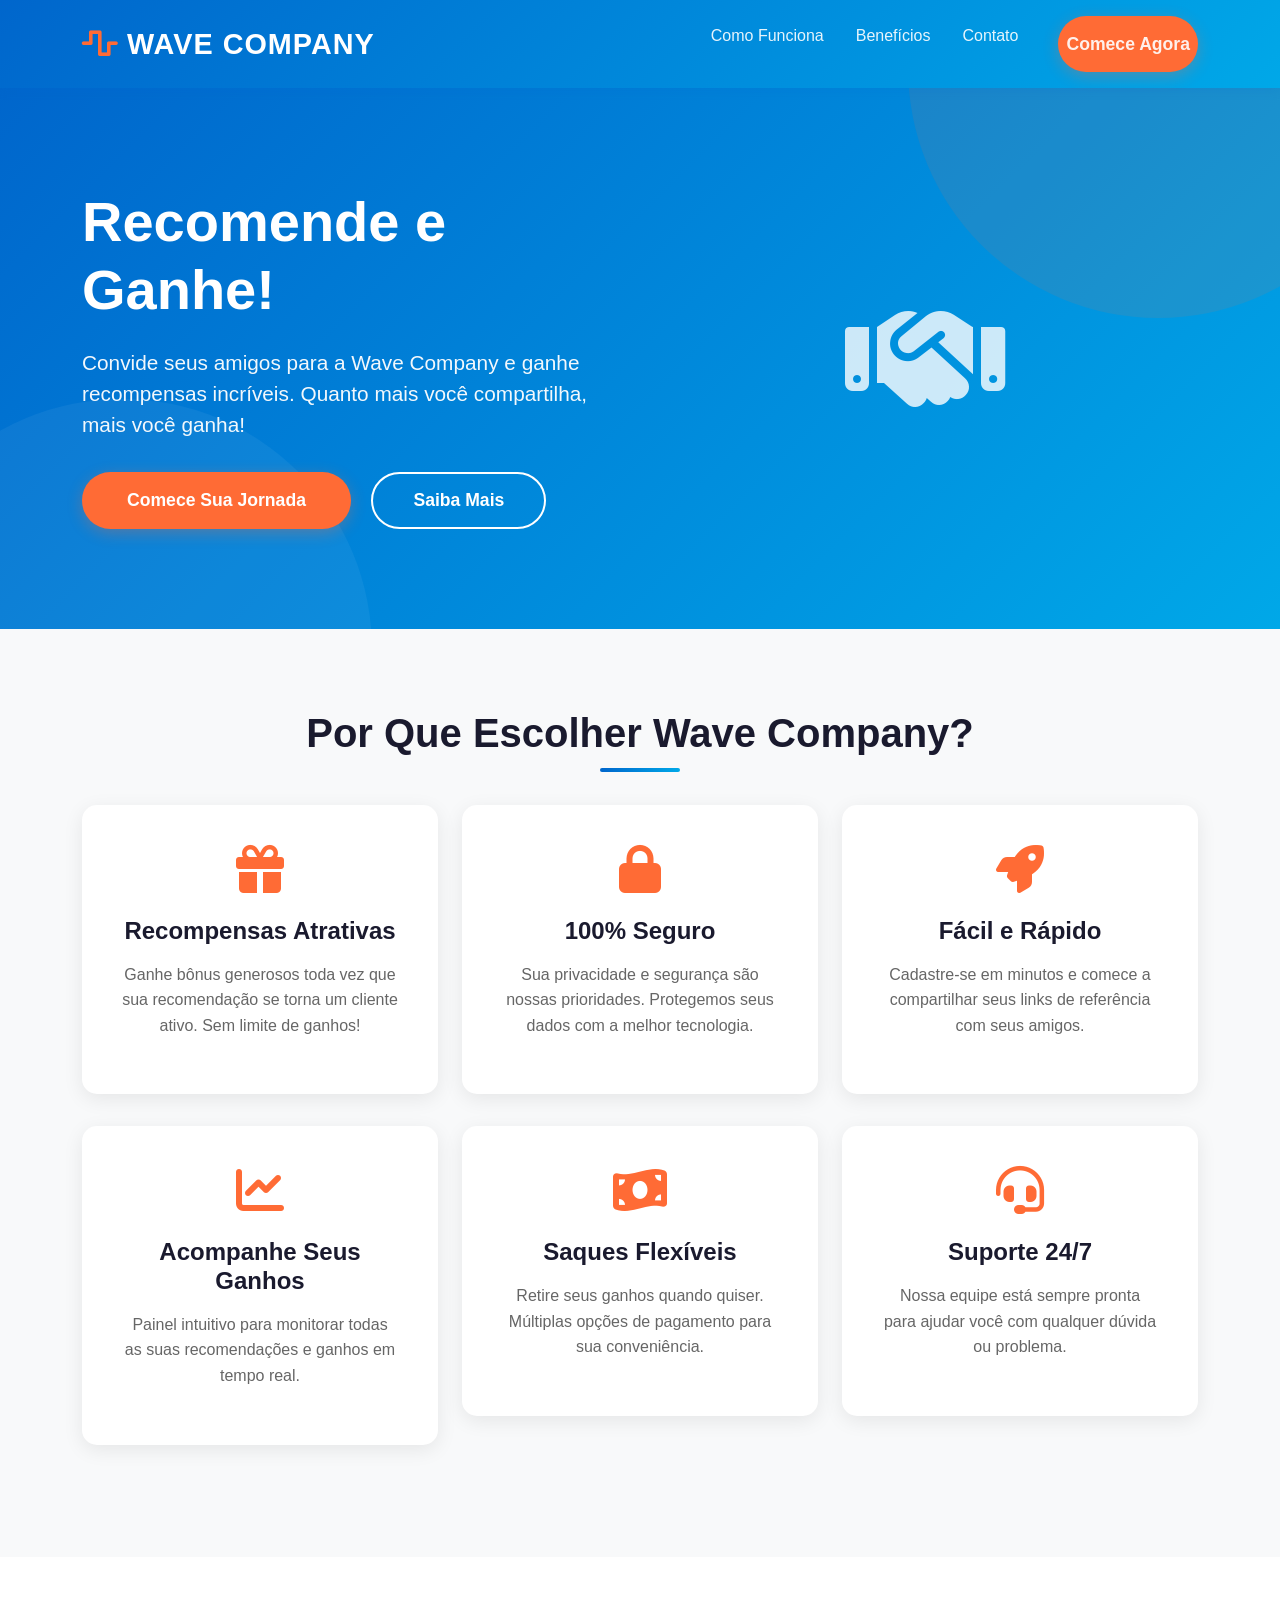
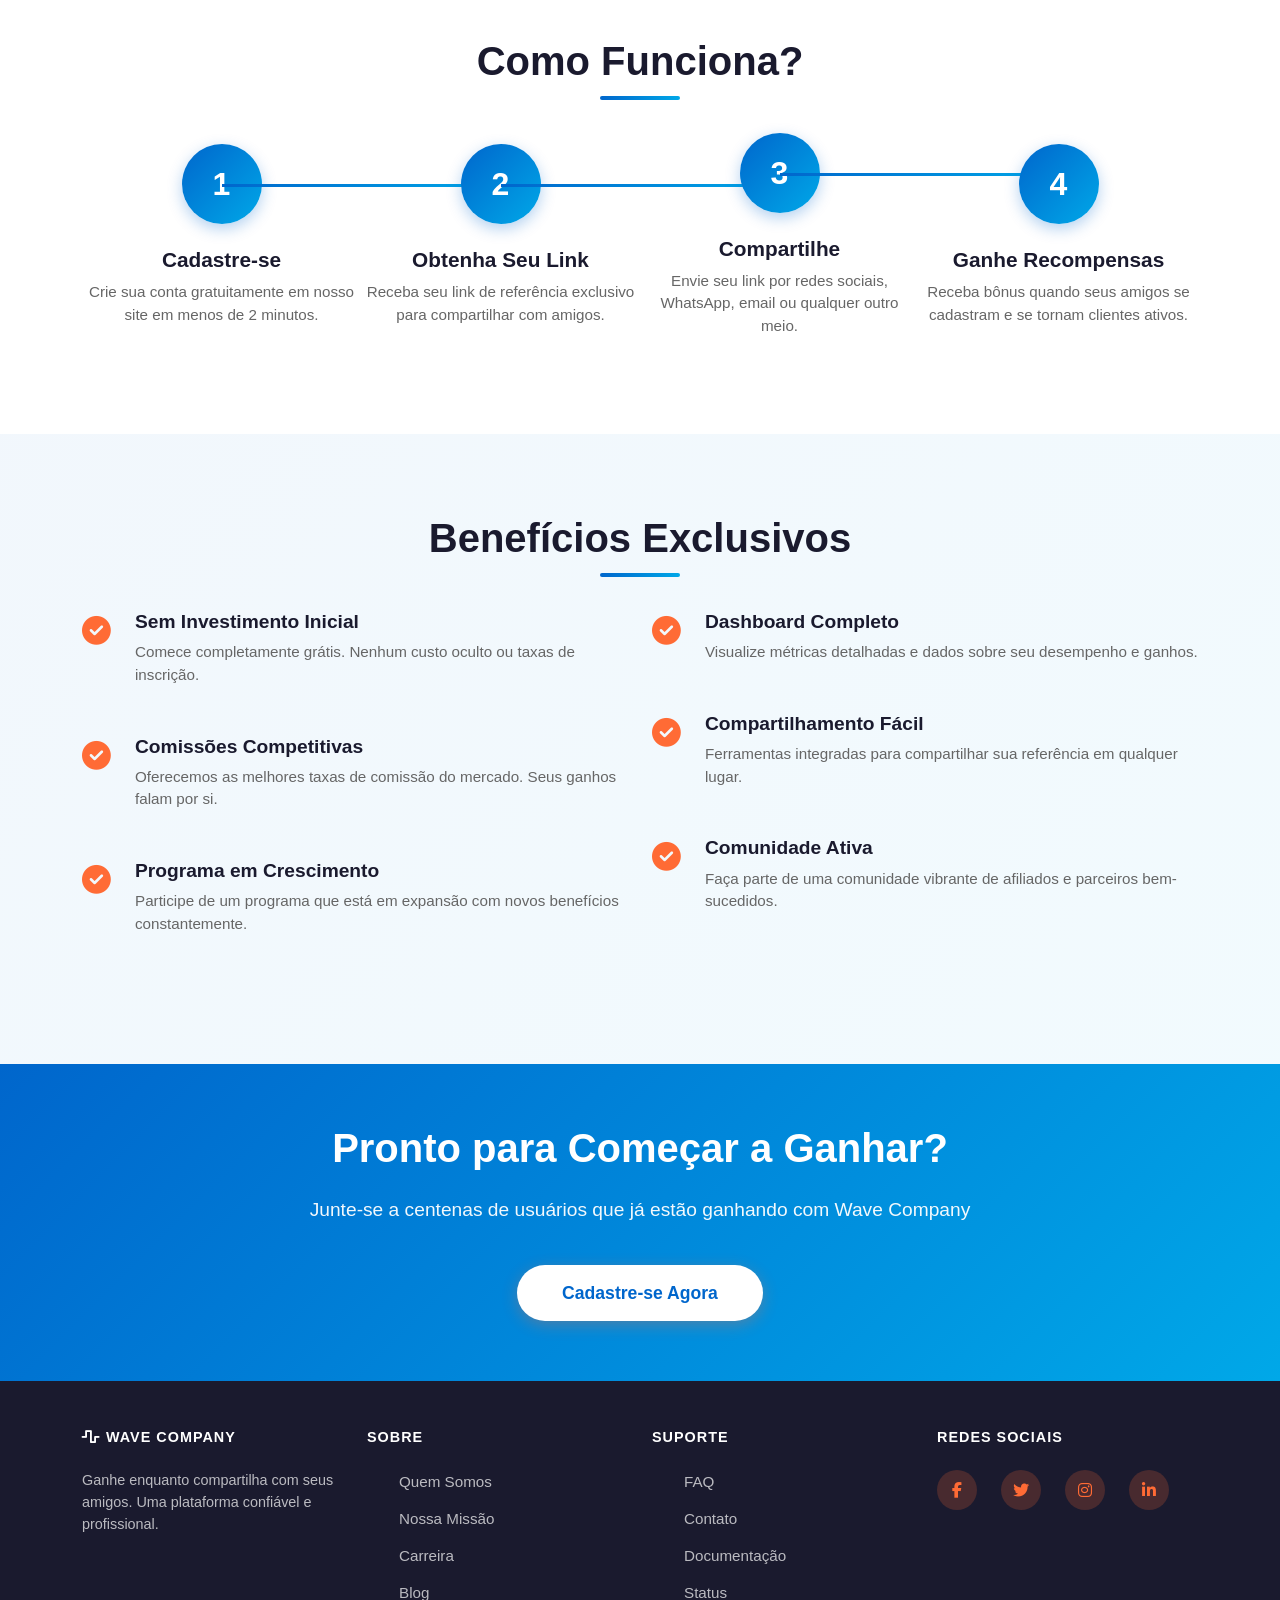
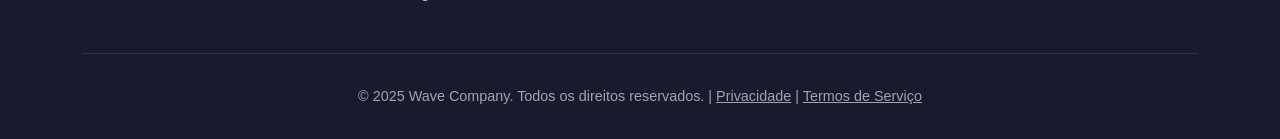
==== Projeto WaveCompany/home.html @ e23f4f96 "paginas iniciais" ====
<!DOCTYPE html>
<html lang="pt-BR">
<head>
    <meta charset="UTF-8">
    <meta name="viewport" content="width=device-width, initial-scale=1.0">
    <title>Wave Company - Recomende e Ganhe</title>
    <!-- Bootstrap 5 CSS -->
    <link href="https://cdnjs.cloudflare.com/ajax/libs/bootstrap/5.3.0/css/bootstrap.min.css" rel="stylesheet">
    <!-- Font Awesome para ícones -->
    <link rel="stylesheet" href="https://cdnjs.cloudflare.com/ajax/libs/font-awesome/6.4.0/css/all.min.css">
    <!-- Custom CSS -->
    <link rel="stylesheet" href="css/style.css">
</head>
<body>
    <!-- NAVBAR -->
    <nav class="navbar navbar-expand-lg navbar-dark sticky-top">
        <div class="container">
            <a class="navbar-brand" href="#"><i class="fas fa-wave-square"></i>Wave Company</a>
            <button class="navbar-toggler" type="button" data-bs-toggle="collapse" data-bs-target="#navbarNav" aria-controls="navbarNav" aria-expanded="false" aria-label="Toggle navigation">
                <span class="navbar-toggler-icon"></span>
            </button>
            <div class="collapse navbar-collapse" id="navbarNav">
                <ul class="navbar-nav ms-auto">
                    <li class="nav-item">
                        <a class="nav-link" href="#como-funciona">Como Funciona</a>
                    </li>
                    <li class="nav-item">
                        <a class="nav-link" href="#beneficios">Benefícios</a>
                    </li>
                    <li class="nav-item">
                        <a class="nav-link" href="#contato">Contato</a>
                    </li>
                    <li class="nav-item">
                        <a class="nav-link btn-primary-custom" href="#cadastro" style="margin-left: 2rem;">Comece Agora</a>
                    </li>
                </ul>
            </div>
        </div>
    </nav>

    <!-- HERO SECTION -->
    <section class="hero">
        <div class="container">
            <div class="row align-items-center">
                <div class="col-lg-6 hero-content">
                    <h1>Recomende e Ganhe!</h1>
                    <p>Convide seus amigos para a Wave Company e ganhe recompensas incríveis. Quanto mais você compartilha, mais você ganha!</p>
                    <div>
                        <button class="btn-primary-custom">Comece Sua Jornada</button>
                        <button class="btn-secondary-custom">Saiba Mais</button>
                    </div>
                </div>
                <div class="col-lg-6 text-center">
                    <div style="padding: 2rem;">
                        <i class="fas fa-handshake" style="font-size: 8rem; color: rgba(255, 255, 255, 0.8);"></i>
                    </div>
                </div>
            </div>
        </div>
    </section>

    <!-- FEATURES SECTION -->
    <section class="features">
        <div class="container">
            <h2 class="section-title">Por Que Escolher Wave Company?</h2>
            <div class="row">
                <div class="col-md-6 col-lg-4">
                    <div class="feature-card">
                        <i class="fas fa-gift feature-icon"></i>
                        <h4>Recompensas Atrativas</h4>
                        <p>Ganhe bônus generosos toda vez que sua recomendação se torna um cliente ativo. Sem limite de ganhos!</p>
                    </div>
                </div>
                <div class="col-md-6 col-lg-4">
                    <div class="feature-card">
                        <i class="fas fa-lock feature-icon"></i>
                        <h4>100% Seguro</h4>
                        <p>Sua privacidade e segurança são nossas prioridades. Protegemos seus dados com a melhor tecnologia.</p>
                    </div>
                </div>
                <div class="col-md-6 col-lg-4">
                    <div class="feature-card">
                        <i class="fas fa-rocket feature-icon"></i>
                        <h4>Fácil e Rápido</h4>
                        <p>Cadastre-se em minutos e comece a compartilhar seus links de referência com seus amigos.</p>
                    </div>
                </div>
                <div class="col-md-6 col-lg-4">
                    <div class="feature-card">
                        <i class="fas fa-chart-line feature-icon"></i>
                        <h4>Acompanhe Seus Ganhos</h4>
                        <p>Painel intuitivo para monitorar todas as suas recomendações e ganhos em tempo real.</p>
                    </div>
                </div>
                <div class="col-md-6 col-lg-4">
                    <div class="feature-card">
                        <i class="fas fa-money-bill-wave feature-icon"></i>
                        <h4>Saques Flexíveis</h4>
                        <p>Retire seus ganhos quando quiser. Múltiplas opções de pagamento para sua conveniência.</p>
                    </div>
                </div>
                <div class="col-md-6 col-lg-4">
                    <div class="feature-card">
                        <i class="fas fa-headset feature-icon"></i>
                        <h4>Suporte 24/7</h4>
                        <p>Nossa equipe está sempre pronta para ajudar você com qualquer dúvida ou problema.</p>
                    </div>
                </div>
            </div>
        </div>
    </section>

    <!-- HOW IT WORKS -->
    <section class="how-it-works" id="como-funciona">
        <div class="container">
            <h2 class="section-title">Como Funciona?</h2>
            <div class="steps-container">
                <div class="step">
                    <div class="step-circle">1</div>
                    <h5>Cadastre-se</h5>
                    <p>Crie sua conta gratuitamente em nosso site em menos de 2 minutos.</p>
                    <div class="step-line"></div>
                </div>
                <div class="step">
                    <div class="step-circle">2</div>
                    <h5>Obtenha Seu Link</h5>
                    <p>Receba seu link de referência exclusivo para compartilhar com amigos.</p>
                    <div class="step-line"></div>
                </div>
                <div class="step">
                    <div class="step-circle">3</div>
                    <h5>Compartilhe</h5>
                    <p>Envie seu link por redes sociais, WhatsApp, email ou qualquer outro meio.</p>
                    <div class="step-line"></div>
                </div>
                <div class="step">
                    <div class="step-circle">4</div>
                    <h5>Ganhe Recompensas</h5>
                    <p>Receba bônus quando seus amigos se cadastram e se tornam clientes ativos.</p>
                </div>
            </div>
        </div>
    </section>

    <!-- BENEFITS SECTION -->
    <section class="benefits" id="beneficios">
        <div class="container">
            <h2 class="section-title">Benefícios Exclusivos</h2>
            <div class="row">
                <div class="col-lg-6">
                    <div class="benefit-item">
                        <div class="benefit-icon">
                            <i class="fas fa-check-circle"></i>
                        </div>
                        <div class="benefit-content">
                            <h5>Sem Investimento Inicial</h5>
                            <p>Comece completamente grátis. Nenhum custo oculto ou taxas de inscrição.</p>
                        </div>
                    </div>

                    <div class="benefit-item">
                        <div class="benefit-icon">
                            <i class="fas fa-check-circle"></i>
                        </div>
                        <div class="benefit-content">
                            <h5>Comissões Competitivas</h5>
                            <p>Oferecemos as melhores taxas de comissão do mercado. Seus ganhos falam por si.</p>
                        </div>
                    </div>

                    <div class="benefit-item">
                        <div class="benefit-icon">
                            <i class="fas fa-check-circle"></i>
                        </div>
                        <div class="benefit-content">
                            <h5>Programa em Crescimento</h5>
                            <p>Participe de um programa que está em expansão com novos benefícios constantemente.</p>
                        </div>
                    </div>
                </div>

                <div class="col-lg-6">
                    <div class="benefit-item">
                        <div class="benefit-icon">
                            <i class="fas fa-check-circle"></i>
                        </div>
                        <div class="benefit-content">
                            <h5>Dashboard Completo</h5>
                            <p>Visualize métricas detalhadas e dados sobre seu desempenho e ganhos.</p>
                        </div>
                    </div>

                    <div class="benefit-item">
                        <div class="benefit-icon">
                            <i class="fas fa-check-circle"></i>
                        </div>
                        <div class="benefit-content">
                            <h5>Compartilhamento Fácil</h5>
                            <p>Ferramentas integradas para compartilhar sua referência em qualquer lugar.</p>
                        </div>
                    </div>

                    <div class="benefit-item">
                        <div class="benefit-icon">
                            <i class="fas fa-check-circle"></i>
                        </div>
                        <div class="benefit-content">
                            <h5>Comunidade Ativa</h5>
                            <p>Faça parte de uma comunidade vibrante de afiliados e parceiros bem-sucedidos.</p>
                        </div>
                    </div>
                </div>
            </div>
        </div>
    </section>

    <!-- CTA SECTION -->
    <section class="cta-section" id="cadastro">
        <div class="container">
            <h2>Pronto para Começar a Ganhar?</h2>
            <p>Junte-se a centenas de usuários que já estão ganhando com Wave Company</p>
            <button class="btn-primary-custom" style="background-color: white; color: var(--primary-color); font-weight: 700;">Cadastre-se Agora</button>
        </div>
    </section>

    <!-- FOOTER -->
    <footer>
        <div class="container">
            <div class="row">
                <div class="col-md-3">
                    <div class="footer-section">
                        <h6><i class="fas fa-wave-square"></i> Wave Company</h6>
                        <p style="color: rgba(255, 255, 255, 0.7); font-size: 0.9rem;">Ganhe enquanto compartilha com seus amigos. Uma plataforma confiável e profissional.</p>
                    </div>
                </div>

                <div class="col-md-3">
                    <div class="footer-section">
                        <h6>Sobre</h6>
                        <ul>
                            <li><a href="#sobre">Quem Somos</a></li>
                            <li><a href="#missao">Nossa Missão</a></li>
                            <li><a href="#carreira">Carreira</a></li>
                            <li><a href="#blog">Blog</a></li>
                        </ul>
                    </div>
                </div>

                <div class="col-md-3">
                    <div class="footer-section">
                        <h6>Suporte</h6>
                        <ul>
                            <li><a href="#faq">FAQ</a></li>
                            <li><a href="#contato">Contato</a></li>
                            <li><a href="#docs">Documentação</a></li>
                            <li><a href="#status">Status</a></li>
                        </ul>
                    </div>
                </div>

                <div class="col-md-3">
                    <div class="footer-section">
                        <h6>Redes Sociais</h6>
                        <div class="social-links">
                            <a href="#facebook" title="Facebook"><i class="fab fa-facebook-f"></i></a>
                            <a href="#twitter" title="Twitter"><i class="fab fa-twitter"></i></a>
                            <a href="#instagram" title="Instagram"><i class="fab fa-instagram"></i></a>
                            <a href="#linkedin" title="LinkedIn"><i class="fab fa-linkedin-in"></i></a>
                        </div>
                    </div>
                </div>
            </div>

            <div class="footer-bottom">
                <p>&copy; 2025 Wave Company. Todos os direitos reservados. | <a href="#privacidade" style="color: inherit;">Privacidade</a> | <a href="#termos" style="color: inherit;">Termos de Serviço</a></p>
            </div>
        </div>
    </footer>

    <!-- Bootstrap 5 JS -->
    <script src="https://cdnjs.cloudflare.com/ajax/libs/bootstrap/5.3.0/js/bootstrap.bundle.min.js"></script>
    <script>
        // Smooth scroll para links internos
        document.querySelectorAll('a[href^="#"]').forEach(anchor => {
            anchor.addEventListener('click', function (e) {
                e.preventDefault();
                const target = document.querySelector(this.getAttribute('href'));
                if (target) {
                    target.scrollIntoView({
                        behavior: 'smooth',
                        block: 'start'
                    });
                }
            });
        });
    </script>
</body>
</html>
---- Projeto WaveCompany/css/style.css ----
* {
    margin: 0;
    padding: 0;
    box-sizing: border-box;
}

body {
    font-family: 'Segoe UI', Tahoma, Geneva, Verdana, sans-serif;
    color: #333;
}

:root {
    --primary-color: #0066cc;
    --secondary-color: #00a8e8;
    --accent-color: #ff6b35;
    --dark-color: #1a1a2e;
    --light-color: #f8f9fa;
}

/* NAVBAR */
.navbar {
    background: linear-gradient(135deg, var(--primary-color), var(--secondary-color));
    box-shadow: 0 2px 10px rgba(0, 102, 204, 0.15);
    padding: 1rem 0;
}

.navbar-brand {
    font-size: 1.8rem;
    font-weight: 700;
    color: white !important;
    text-transform: uppercase;
    letter-spacing: 1px;
}

.navbar-brand i {
    margin-right: 8px;
    color: var(--accent-color);
}

.nav-link {
    color: rgba(255, 255, 255, 0.9) !important;
    font-weight: 500;
    margin-left: 1rem;
    transition: all 0.3s ease;
}

.nav-link:hover {
    color: var(--accent-color) !important;
    transform: translateY(-2px);
}

/* HERO SECTION */
.hero {
    background: linear-gradient(135deg, #0066cc 0%, #00a8e8 100%);
    color: white;
    padding: 100px 0;
    position: relative;
    overflow: hidden;
}

.hero::before {
    content: '';
    position: absolute;
    top: -50%;
    right: -10%;
    width: 500px;
    height: 500px;
    background: rgba(255, 107, 53, 0.1);
    border-radius: 50%;
}

.hero::after {
    content: '';
    position: absolute;
    bottom: -50%;
    left: -10%;
    width: 500px;
    height: 500px;
    background: rgba(255, 255, 255, 0.05);
    border-radius: 50%;
}

.hero-content {
    position: relative;
    z-index: 1;
}

.hero h1 {
    font-size: 3.5rem;
    font-weight: 700;
    margin-bottom: 1.5rem;
    animation: slideInDown 0.8s ease;
}

.hero p {
    font-size: 1.3rem;
    margin-bottom: 2rem;
    opacity: 0.95;
    animation: slideInUp 0.8s ease;
}

.btn-primary-custom {
    background-color: var(--accent-color);
    border: none;
    color: white;
    padding: 15px 45px;
    font-size: 1.1rem;
    font-weight: 600;
    border-radius: 50px;
    transition: all 0.3s ease;
    box-shadow: 0 4px 15px rgba(255, 107, 53, 0.3);
}

.btn-primary-custom:hover {
    background-color: #ff5722;
    color: white;
    transform: translateY(-3px);
    box-shadow: 0 6px 20px rgba(255, 107, 53, 0.4);
}

.btn-secondary-custom {
    background-color: transparent;
    border: 2px solid white;
    color: white;
    padding: 13px 40px;
    font-size: 1.1rem;
    font-weight: 600;
    border-radius: 50px;
    transition: all 0.3s ease;
    margin-left: 1rem;
}

.btn-secondary-custom:hover {
    background-color: white;
    color: var(--primary-color);
    transform: translateY(-3px);
}

@media (max-width: 768px) {
    .hero h1 {
        font-size: 2.5rem;
    }

    .hero p {
        font-size: 1rem;
    }

    .btn-secondary-custom {
        margin-left: 0;
        margin-top: 1rem;
        display: block;
        width: 100%;
    }
}

/* FEATURES SECTION */
.features {
    padding: 80px 0;
    background-color: var(--light-color);
}

.section-title {
    font-size: 2.5rem;
    font-weight: 700;
    color: var(--dark-color);
    margin-bottom: 3rem;
    text-align: center;
    position: relative;
}

.section-title::after {
    content: '';
    position: absolute;
    bottom: -15px;
    left: 50%;
    transform: translateX(-50%);
    width: 80px;
    height: 4px;
    background: linear-gradient(90deg, var(--primary-color), var(--secondary-color));
    border-radius: 2px;
}

.feature-card {
    background: white;
    padding: 2.5rem;
    border-radius: 15px;
    text-align: center;
    box-shadow: 0 5px 20px rgba(0, 0, 0, 0.08);
    transition: all 0.3s ease;
    margin-bottom: 2rem;
}

.feature-card:hover {
    transform: translateY(-10px);
    box-shadow: 0 10px 30px rgba(0, 102, 204, 0.15);
}

.feature-icon {
    font-size: 3rem;
    color: var(--accent-color);
    margin-bottom: 1.5rem;
}

.feature-card h4 {
    font-size: 1.5rem;
    font-weight: 600;
    margin-bottom: 1rem;
    color: var(--dark-color);
}

.feature-card p {
    color: #666;
    font-size: 1rem;
    line-height: 1.6;
}

/* HOW IT WORKS */
.how-it-works {
    padding: 80px 0;
    background: white;
}

.steps-container {
    display: flex;
    justify-content: space-between;
    align-items: center;
    position: relative;
    margin-top: 3rem;
}

.step {
    flex: 1;
    text-align: center;
    position: relative;
    z-index: 2;
}

.step-circle {
    width: 80px;
    height: 80px;
    background: linear-gradient(135deg, var(--primary-color), var(--secondary-color));
    border-radius: 50%;
    display: flex;
    align-items: center;
    justify-content: center;
    color: white;
    font-size: 2rem;
    font-weight: 700;
    margin: 0 auto 1.5rem;
    box-shadow: 0 5px 15px rgba(0, 102, 204, 0.3);
}

.step h5 {
    font-size: 1.3rem;
    font-weight: 600;
    margin-bottom: 0.5rem;
    color: var(--dark-color);
}

.step p {
    color: #666;
    font-size: 0.95rem;
}

.step-line {
    position: absolute;
    top: 40px;
    left: 50%;
    right: -50%;
    height: 3px;
    background: linear-gradient(90deg, var(--primary-color), var(--secondary-color));
    z-index: 1;
}

.step:last-child .step-line {
    display: none;
}

@media (max-width: 768px) {
    .steps-container {
        flex-direction: column;
        align-items: stretch;
    }

    .step-line {
        display: none;
    }

    .step {
        margin-bottom: 2rem;
    }
}

/* BENEFITS SECTION */
.benefits {
    padding: 80px 0;
    background: linear-gradient(135deg, rgba(0, 102, 204, 0.05), rgba(0, 168, 232, 0.05));
}

.benefit-item {
    display: flex;
    margin-bottom: 2rem;
    align-items: flex-start;
}

.benefit-icon {
    font-size: 1.8rem;
    color: var(--accent-color);
    margin-right: 1.5rem;
    flex-shrink: 0;
}

.benefit-content h5 {
    font-size: 1.2rem;
    font-weight: 600;
    margin-bottom: 0.5rem;
    color: var(--dark-color);
}

.benefit-content p {
    color: #666;
    font-size: 0.95rem;
}

/* CTA SECTION */
.cta-section {
    background: linear-gradient(135deg, var(--primary-color), var(--secondary-color));
    padding: 60px 0;
    color: white;
    text-align: center;
}

.cta-section h2 {
    font-size: 2.5rem;
    font-weight: 700;
    margin-bottom: 1.5rem;
}

.cta-section p {
    font-size: 1.2rem;
    margin-bottom: 2.5rem;
    opacity: 0.95;
}

/* FOOTER */
footer {
    background-color: var(--dark-color);
    color: white;
    padding: 3rem 0 1rem;
}

.footer-section h6 {
    font-weight: 700;
    margin-bottom: 1.5rem;
    text-transform: uppercase;
    font-size: 0.9rem;
    letter-spacing: 1px;
}

.footer-section ul {
    list-style: none;
}

.footer-section ul li {
    margin-bottom: 0.8rem;
}

.footer-section ul li a {
    color: rgba(255, 255, 255, 0.7);
    text-decoration: none;
    transition: all 0.3s ease;
    font-size: 0.95rem;
}

.footer-section ul li a:hover {
    color: var(--accent-color);
    padding-left: 5px;
}

.social-links {
    display: flex;
    gap: 1.5rem;
    margin-top: 1.5rem;
}

.social-links a {
    width: 40px;
    height: 40px;
    background-color: rgba(255, 107, 53, 0.2);
    border-radius: 50%;
    display: flex;
    align-items: center;
    justify-content: center;
    color: var(--accent-color);
    text-decoration: none;
    transition: all 0.3s ease;
}

.social-links a:hover {
    background-color: var(--accent-color);
    color: white;
    transform: translateY(-3px);
}

.footer-bottom {
    border-top: 1px solid rgba(255, 255, 255, 0.1);
    padding-top: 2rem;
    margin-top: 2rem;
    text-align: center;
    color: rgba(255, 255, 255, 0.6);
    font-size: 0.9rem;
}

/* ANIMAÇÕES */
@keyframes slideInDown {
    from {
        opacity: 0;
        transform: translateY(-30px);
    }
    to {
        opacity: 1;
        transform: translateY(0);
    }
}

@keyframes slideInUp {
    from {
        opacity: 0;
        transform: translateY(30px);
    }
    to {
        opacity: 1;
        transform: translateY(0);
    }
}
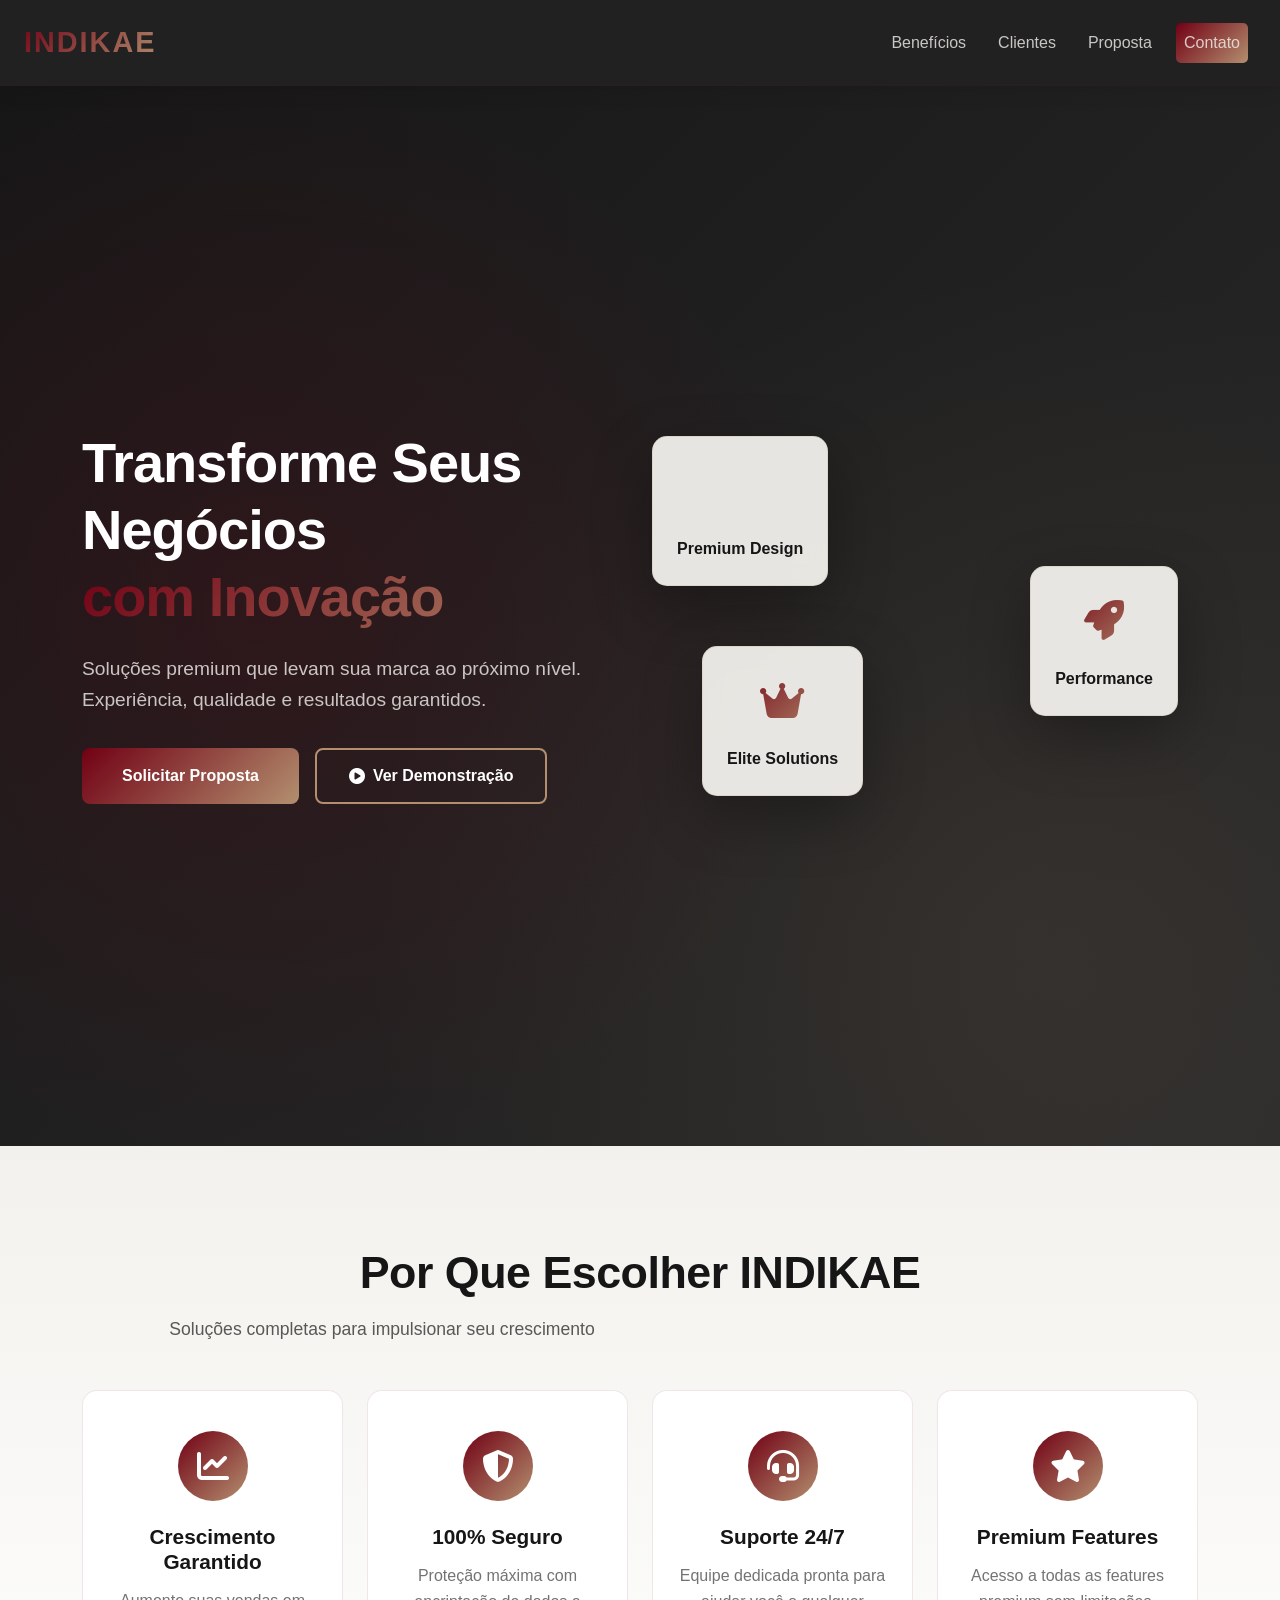
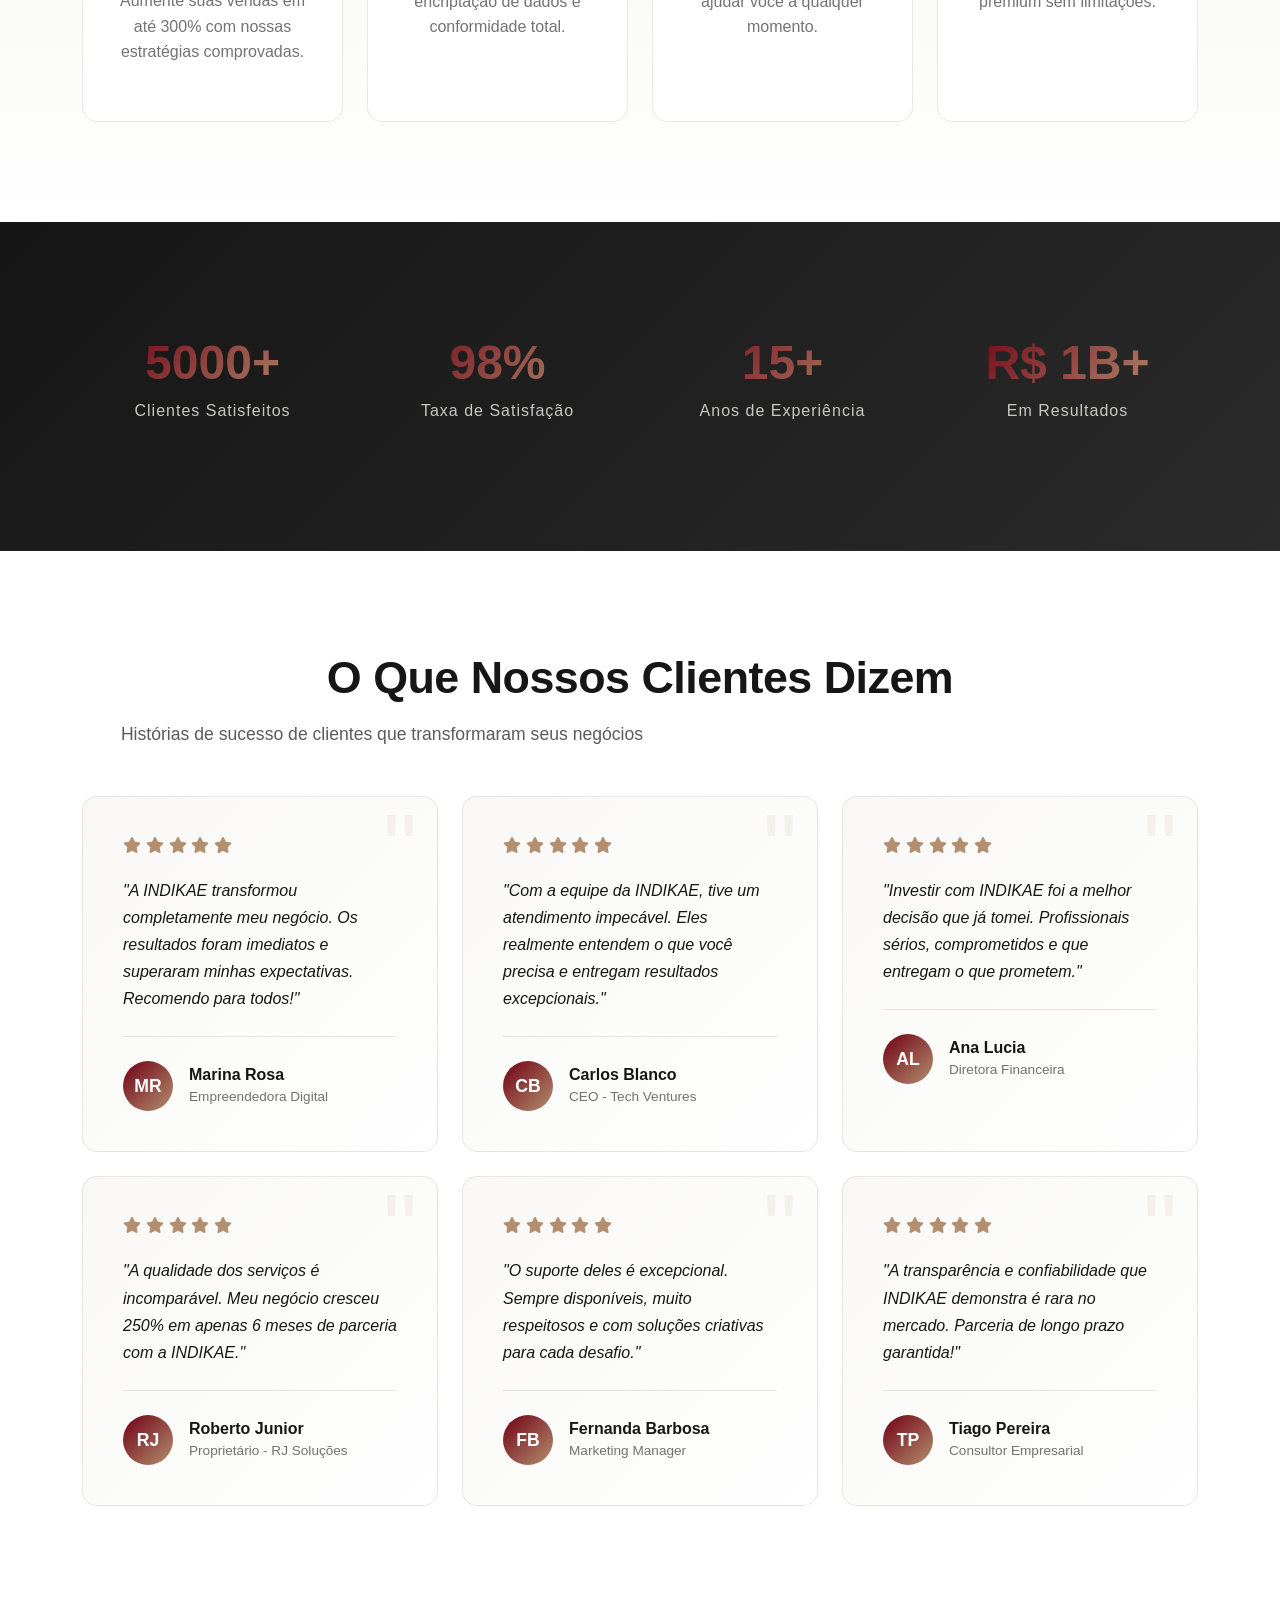
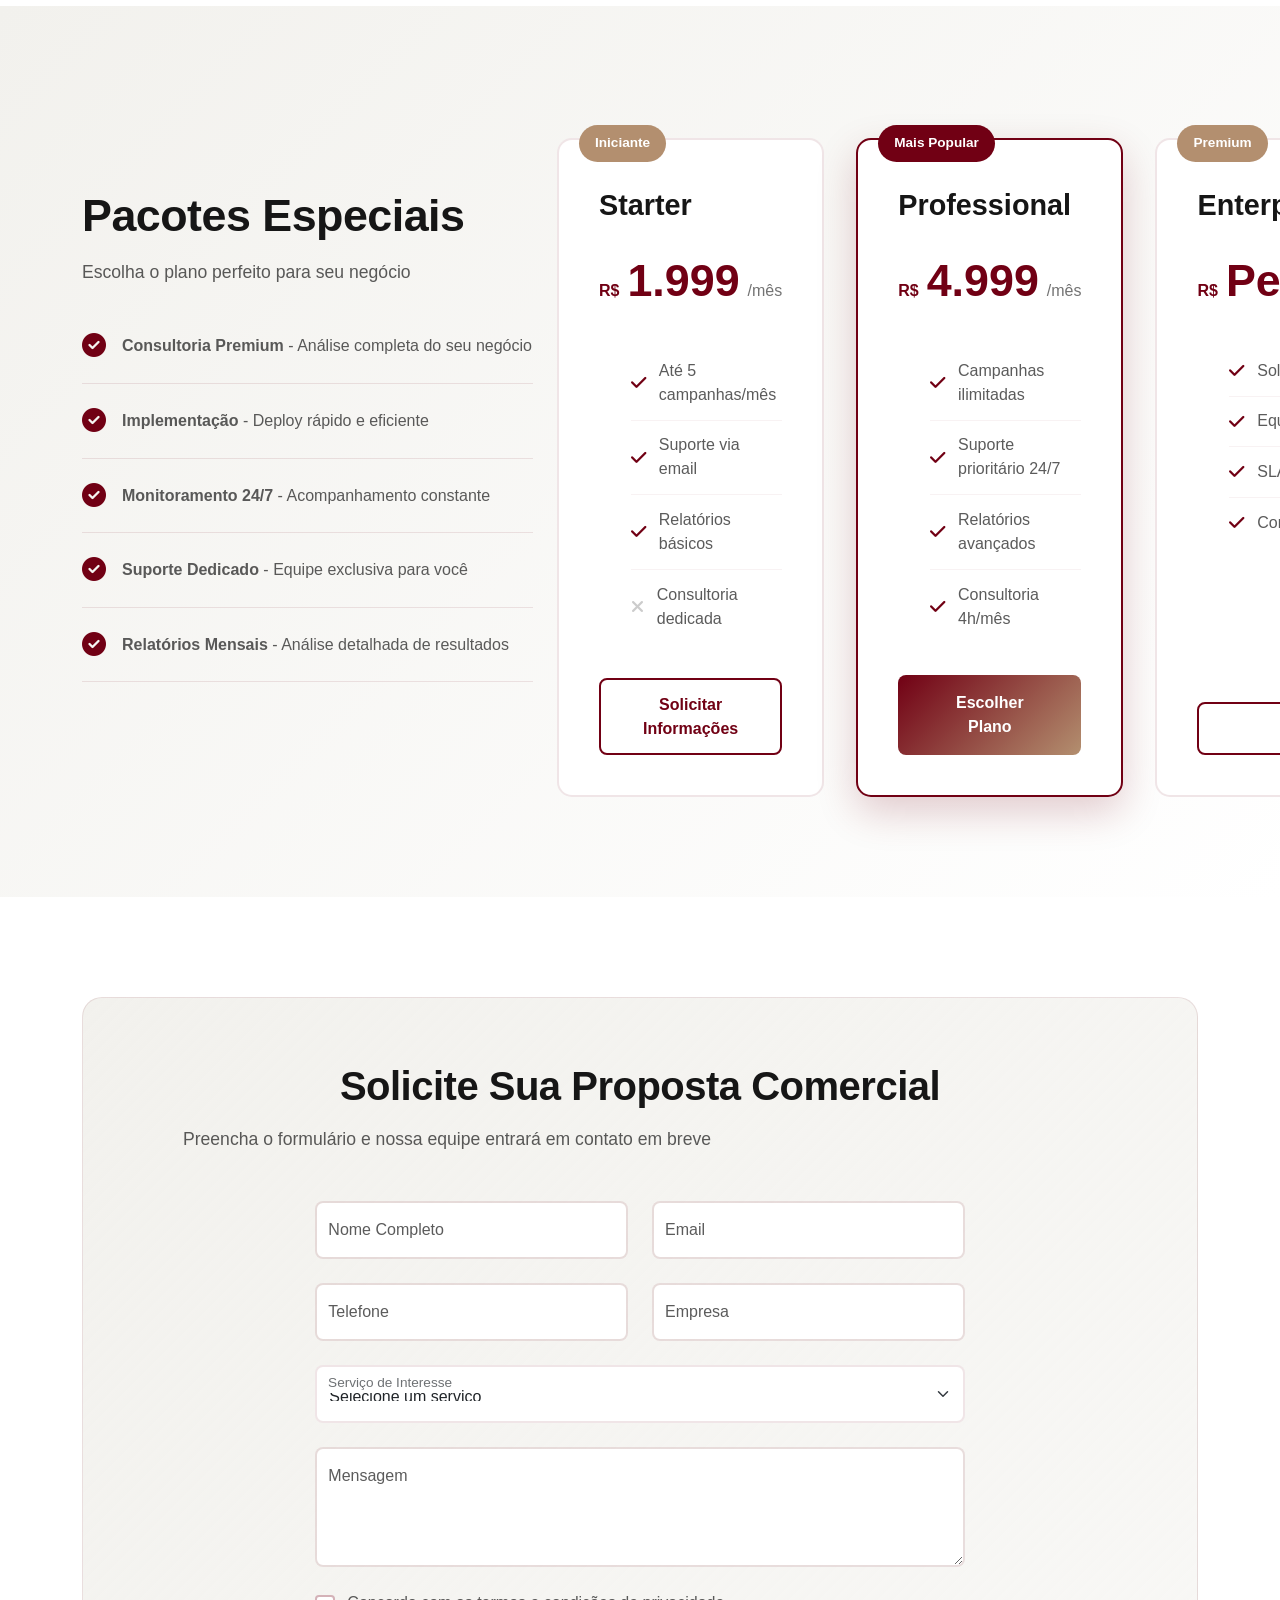
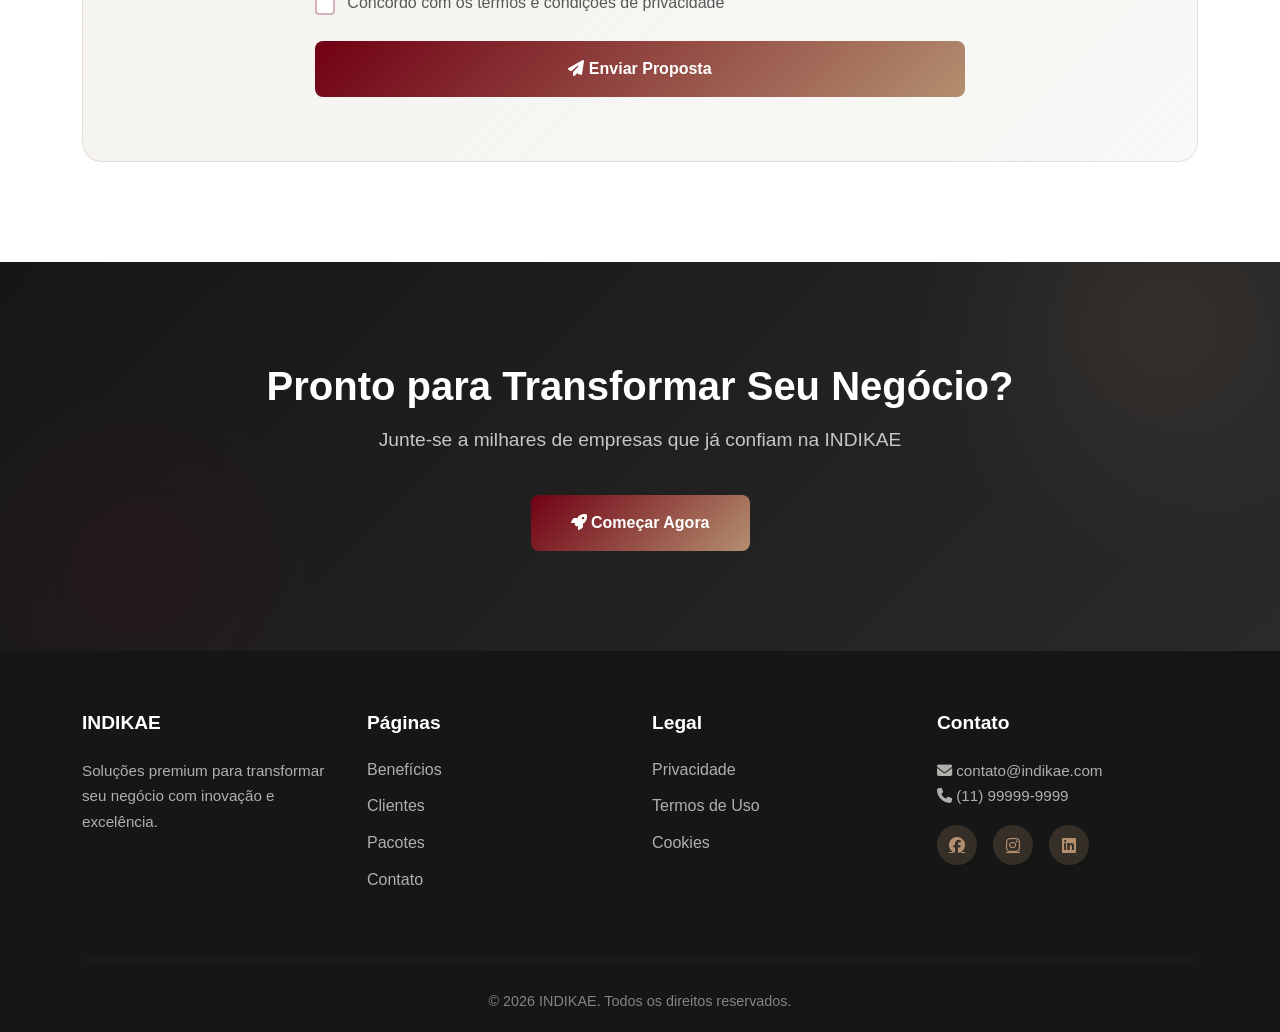
==== commit 67cddccb: "refatoração visual" ====
--- a/Projeto WaveCompany/home.html
+++ b/Projeto WaveCompany/home.html
@@ -3,295 +3,565 @@
 <head>
     <meta charset="UTF-8">
     <meta name="viewport" content="width=device-width, initial-scale=1.0">
-    <title>Wave Company - Recomende e Ganhe</title>
+    <title>INDIKAE - Premium Solutions</title>
     <!-- Bootstrap 5 CSS -->
     <link href="https://cdnjs.cloudflare.com/ajax/libs/bootstrap/5.3.0/css/bootstrap.min.css" rel="stylesheet">
     <!-- Font Awesome para ícones -->
     <link rel="stylesheet" href="https://cdnjs.cloudflare.com/ajax/libs/font-awesome/6.4.0/css/all.min.css">
+    <!-- AOS - Animate On Scroll -->
+    <link href="https://unpkg.com/aos@2.3.1/dist/aos.css" rel="stylesheet">
     <!-- Custom CSS -->
     <link rel="stylesheet" href="css/style.css">
 </head>
 <body>
-    <!-- NAVBAR -->
-    <nav class="navbar navbar-expand-lg navbar-dark sticky-top">
-        <div class="container">
-            <a class="navbar-brand" href="#"><i class="fas fa-wave-square"></i>Wave Company</a>
-            <button class="navbar-toggler" type="button" data-bs-toggle="collapse" data-bs-target="#navbarNav" aria-controls="navbarNav" aria-expanded="false" aria-label="Toggle navigation">
+    <!-- NAVBAR PREMIUM -->
+    <nav class="navbar navbar-expand-lg navbar-premium sticky-top" id="mainNavbar">
+        <div class="container-fluid px-4">
+            <a class="navbar-brand premium-logo" href="#">
+                <span class="logo-text">INDIKAE</span>
+            </a>
+            <button class="navbar-toggler" type="button" data-bs-toggle="collapse" data-bs-target="#navbarNav">
                 <span class="navbar-toggler-icon"></span>
             </button>
             <div class="collapse navbar-collapse" id="navbarNav">
                 <ul class="navbar-nav ms-auto">
                     <li class="nav-item">
-                        <a class="nav-link" href="#como-funciona">Como Funciona</a>
-                    </li>
-                    <li class="nav-item">
                         <a class="nav-link" href="#beneficios">Benefícios</a>
                     </li>
                     <li class="nav-item">
-                        <a class="nav-link" href="#contato">Contato</a>
+                        <a class="nav-link" href="#clientes">Clientes</a>
                     </li>
                     <li class="nav-item">
-                        <a class="nav-link btn-primary-custom" href="#cadastro" style="margin-left: 2rem;">Comece Agora</a>
+                        <a class="nav-link" href="#proposta">Proposta</a>
+                    </li>
+                    <li class="nav-item">
+                        <a class="nav-link btn-premium-nav" href="#formulario">Contato</a>
                     </li>
                 </ul>
             </div>
         </div>
     </nav>
 
-    <!-- HERO SECTION -->
-    <section class="hero">
+    <!-- HERO SECTION PREMIUM -->
+    <section class="hero-premium">
+        <div class="hero-gradient"></div>
+        <div class="container">
+            <div class="row align-items-center min-vh-100">
+                <div class="col-lg-6" data-aos="fade-right" data-aos-duration="1000">
+                    <h1 class="hero-title">
+                        Transforme Seus Negócios
+                        <span class="gradient-text">com Inovação</span>
+                    </h1>
+                    <p class="hero-subtitle">Soluções premium que levam sua marca ao próximo nível. Experiência, qualidade e resultados garantidos.</p>
+                    <div class="hero-buttons">
+                        <button class="btn-premium btn-lg">Solicitar Proposta</button>
+                        <button class="btn-secondary-premium btn-lg">
+                            <i class="fas fa-play-circle"></i> Ver Demonstração
+                        </button>
+                    </div>
+                </div>
+                <div class="col-lg-6 text-center" data-aos="fade-left" data-aos-duration="1000">
+                    <div class="hero-image-wrapper">
+                        <div class="floating-card card-1" data-aos="fade-up" data-aos-delay="200">
+                            <div class="card-icon"><i class="fas fa-sparkles"></i></div>
+                            <p>Premium Design</p>
+                        </div>
+                        <div class="floating-card card-2" data-aos="fade-up" data-aos-delay="400">
+                            <div class="card-icon"><i class="fas fa-rocket"></i></div>
+                            <p>Performance</p>
+                        </div>
+                        <div class="floating-card card-3" data-aos="fade-up" data-aos-delay="600">
+                            <div class="card-icon"><i class="fas fa-crown"></i></div>
+                            <p>Elite Solutions</p>
+                        </div>
+                    </div>
+                </div>
+            </div>
+        </div>
+    </section>
+
+    <!-- BENEFÍCIOS SECTION -->
+    <section class="beneficios-section" id="beneficios">
+        <div class="container">
+            <div class="text-center mb-5" data-aos="fade-up">
+                <h2 class="section-title">Por Que Escolher INDIKAE</h2>
+                <p class="section-subtitle">Soluções completas para impulsionar seu crescimento</p>
+            </div>
+
+            <div class="row g-4">
+                <div class="col-md-6 col-lg-3" data-aos="fade-up" data-aos-delay="100">
+                    <div class="benefit-card">
+                        <div class="benefit-icon premium-gradient">
+                            <i class="fas fa-chart-line"></i>
+                        </div>
+                        <h4>Crescimento Garantido</h4>
+                        <p>Aumente suas vendas em até 300% com nossas estratégias comprovadas.</p>
+                    </div>
+                </div>
+
+                <div class="col-md-6 col-lg-3" data-aos="fade-up" data-aos-delay="200">
+                    <div class="benefit-card">
+                        <div class="benefit-icon premium-gradient">
+                            <i class="fas fa-shield-alt"></i>
+                        </div>
+                        <h4>100% Seguro</h4>
+                        <p>Proteção máxima com encriptação de dados e conformidade total.</p>
+                    </div>
+                </div>
+
+                <div class="col-md-6 col-lg-3" data-aos="fade-up" data-aos-delay="300">
+                    <div class="benefit-card">
+                        <div class="benefit-icon premium-gradient">
+                            <i class="fas fa-headset"></i>
+                        </div>
+                        <h4>Suporte 24/7</h4>
+                        <p>Equipe dedicada pronta para ajudar você a qualquer momento.</p>
+                    </div>
+                </div>
+
+                <div class="col-md-6 col-lg-3" data-aos="fade-up" data-aos-delay="400">
+                    <div class="benefit-card">
+                        <div class="benefit-icon premium-gradient">
+                            <i class="fas fa-star"></i>
+                        </div>
+                        <h4>Premium Features</h4>
+                        <p>Acesso a todas as features premium sem limitações.</p>
+                    </div>
+                </div>
+            </div>
+        </div>
+    </section>
+
+    <!-- STATS SECTION -->
+    <section class="stats-section">
+        <div class="container">
+            <div class="row text-center">
+                <div class="col-md-3" data-aos="fade-up" data-aos-delay="100">
+                    <div class="stat-item">
+                        <h3 class="stat-number">5000+</h3>
+                        <p class="stat-label">Clientes Satisfeitos</p>
+                    </div>
+                </div>
+                <div class="col-md-3" data-aos="fade-up" data-aos-delay="200">
+                    <div class="stat-item">
+                        <h3 class="stat-number">98%</h3>
+                        <p class="stat-label">Taxa de Satisfação</p>
+                    </div>
+                </div>
+                <div class="col-md-3" data-aos="fade-up" data-aos-delay="300">
+                    <div class="stat-item">
+                        <h3 class="stat-number">15+</h3>
+                        <p class="stat-label">Anos de Experiência</p>
+                    </div>
+                </div>
+                <div class="col-md-3" data-aos="fade-up" data-aos-delay="400">
+                    <div class="stat-item">
+                        <h3 class="stat-number">R$ 1B+</h3>
+                        <p class="stat-label">Em Resultados</p>
+                    </div>
+                </div>
+            </div>
+        </div>
+    </section>
+
+    <!-- TESTIMONIALS SECTION -->
+    <section class="testimonials-section" id="clientes">
+        <div class="container">
+            <div class="text-center mb-5" data-aos="fade-up">
+                <h2 class="section-title">O Que Nossos Clientes Dizem</h2>
+                <p class="section-subtitle">Histórias de sucesso de clientes que transformaram seus negócios</p>
+            </div>
+
+            <div class="row g-4">
+                <div class="col-md-6 col-lg-4" data-aos="fade-up" data-aos-delay="100">
+                    <div class="testimonial-card">
+                        <div class="stars">
+                            <i class="fas fa-star"></i>
+                            <i class="fas fa-star"></i>
+                            <i class="fas fa-star"></i>
+                            <i class="fas fa-star"></i>
+                            <i class="fas fa-star"></i>
+                        </div>
+                        <p class="testimonial-text">"A INDIKAE transformou completamente meu negócio. Os resultados foram imediatos e superaram minhas expectativas. Recomendo para todos!"</p>
+                        <div class="testimonial-author">
+                            <div class="author-avatar">MR</div>
+                            <div class="author-info">
+                                <h5>Marina Rosa</h5>
+                                <p>Empreendedora Digital</p>
+                            </div>
+                        </div>
+                    </div>
+                </div>
+
+                <div class="col-md-6 col-lg-4" data-aos="fade-up" data-aos-delay="200">
+                    <div class="testimonial-card">
+                        <div class="stars">
+                            <i class="fas fa-star"></i>
+                            <i class="fas fa-star"></i>
+                            <i class="fas fa-star"></i>
+                            <i class="fas fa-star"></i>
+                            <i class="fas fa-star"></i>
+                        </div>
+                        <p class="testimonial-text">"Com a equipe da INDIKAE, tive um atendimento impecável. Eles realmente entendem o que você precisa e entregam resultados excepcionais."</p>
+                        <div class="testimonial-author">
+                            <div class="author-avatar">CB</div>
+                            <div class="author-info">
+                                <h5>Carlos Blanco</h5>
+                                <p>CEO - Tech Ventures</p>
+                            </div>
+                        </div>
+                    </div>
+                </div>
+
+                <div class="col-md-6 col-lg-4" data-aos="fade-up" data-aos-delay="300">
+                    <div class="testimonial-card">
+                        <div class="stars">
+                            <i class="fas fa-star"></i>
+                            <i class="fas fa-star"></i>
+                            <i class="fas fa-star"></i>
+                            <i class="fas fa-star"></i>
+                            <i class="fas fa-star"></i>
+                        </div>
+                        <p class="testimonial-text">"Investir com INDIKAE foi a melhor decisão que já tomei. Profissionais sérios, comprometidos e que entregam o que prometem."</p>
+                        <div class="testimonial-author">
+                            <div class="author-avatar">AL</div>
+                            <div class="author-info">
+                                <h5>Ana Lucia</h5>
+                                <p>Diretora Financeira</p>
+                            </div>
+                        </div>
+                    </div>
+                </div>
+
+                <div class="col-md-6 col-lg-4" data-aos="fade-up" data-aos-delay="400">
+                    <div class="testimonial-card">
+                        <div class="stars">
+                            <i class="fas fa-star"></i>
+                            <i class="fas fa-star"></i>
+                            <i class="fas fa-star"></i>
+                            <i class="fas fa-star"></i>
+                            <i class="fas fa-star"></i>
+                        </div>
+                        <p class="testimonial-text">"A qualidade dos serviços é incomparável. Meu negócio cresceu 250% em apenas 6 meses de parceria com a INDIKAE."</p>
+                        <div class="testimonial-author">
+                            <div class="author-avatar">RJ</div>
+                            <div class="author-info">
+                                <h5>Roberto Junior</h5>
+                                <p>Proprietário - RJ Soluções</p>
+                            </div>
+                        </div>
+                    </div>
+                </div>
+
+                <div class="col-md-6 col-lg-4" data-aos="fade-up" data-aos-delay="500">
+                    <div class="testimonial-card">
+                        <div class="stars">
+                            <i class="fas fa-star"></i>
+                            <i class="fas fa-star"></i>
+                            <i class="fas fa-star"></i>
+                            <i class="fas fa-star"></i>
+                            <i class="fas fa-star"></i>
+                        </div>
+                        <p class="testimonial-text">"O suporte deles é excepcional. Sempre disponíveis, muito respeitosos e com soluções criativas para cada desafio."</p>
+                        <div class="testimonial-author">
+                            <div class="author-avatar">FB</div>
+                            <div class="author-info">
+                                <h5>Fernanda Barbosa</h5>
+                                <p>Marketing Manager</p>
+                            </div>
+                        </div>
+                    </div>
+                </div>
+
+                <div class="col-md-6 col-lg-4" data-aos="fade-up" data-aos-delay="600">
+                    <div class="testimonial-card">
+                        <div class="stars">
+                            <i class="fas fa-star"></i>
+                            <i class="fas fa-star"></i>
+                            <i class="fas fa-star"></i>
+                            <i class="fas fa-star"></i>
+                            <i class="fas fa-star"></i>
+                        </div>
+                        <p class="testimonial-text">"A transparência e confiabilidade que INDIKAE demonstra é rara no mercado. Parceria de longo prazo garantida!"</p>
+                        <div class="testimonial-author">
+                            <div class="author-avatar">TP</div>
+                            <div class="author-info">
+                                <h5>Tiago Pereira</h5>
+                                <p>Consultor Empresarial</p>
+                            </div>
+                        </div>
+                    </div>
+                </div>
+            </div>
+        </div>
+    </section>
+
+    <!-- PROPOSTA COMERCIAL SECTION -->
+    <section class="proposta-section" id="proposta">
         <div class="container">
             <div class="row align-items-center">
-                <div class="col-lg-6 hero-content">
-                    <h1>Recomende e Ganhe!</h1>
-                    <p>Convide seus amigos para a Wave Company e ganhe recompensas incríveis. Quanto mais você compartilha, mais você ganha!</p>
-                    <div>
-                        <button class="btn-primary-custom">Comece Sua Jornada</button>
-                        <button class="btn-secondary-custom">Saiba Mais</button>
-                    </div>
-                </div>
-                <div class="col-lg-6 text-center">
-                    <div style="padding: 2rem;">
-                        <i class="fas fa-handshake" style="font-size: 8rem; color: rgba(255, 255, 255, 0.8);"></i>
-                    </div>
-                </div>
-            </div>
-        </div>
-    </section>
-
-    <!-- FEATURES SECTION -->
-    <section class="features">
-        <div class="container">
-            <h2 class="section-title">Por Que Escolher Wave Company?</h2>
+                <div class="col-lg-5" data-aos="fade-right">
+                    <h2 class="section-title">Pacotes Especiais</h2>
+                    <p class="section-subtitle">Escolha o plano perfeito para seu negócio</p>
+                    
+                    <div class="pricing-list">
+                        <div class="pricing-item">
+                            <i class="fas fa-check-circle"></i>
+                            <p><strong>Consultoria Premium</strong> - Análise completa do seu negócio</p>
+                        </div>
+                        <div class="pricing-item">
+                            <i class="fas fa-check-circle"></i>
+                            <p><strong>Implementação</strong> - Deploy rápido e eficiente</p>
+                        </div>
+                        <div class="pricing-item">
+                            <i class="fas fa-check-circle"></i>
+                            <p><strong>Monitoramento 24/7</strong> - Acompanhamento constante</p>
+                        </div>
+                        <div class="pricing-item">
+                            <i class="fas fa-check-circle"></i>
+                            <p><strong>Suporte Dedicado</strong> - Equipe exclusiva para você</p>
+                        </div>
+                        <div class="pricing-item">
+                            <i class="fas fa-check-circle"></i>
+                            <p><strong>Relatórios Mensais</strong> - Análise detalhada de resultados</p>
+                        </div>
+                    </div>
+                </div>
+
+                <div class="col-lg-7" data-aos="fade-left">
+                    <div class="pricing-cards-wrapper">
+                        <div class="pricing-card basic" data-aos="zoom-in" data-aos-delay="200">
+                            <div class="plan-badge">Iniciante</div>
+                            <h4>Starter</h4>
+                            <div class="price">
+                                <span class="currency">R$</span>
+                                <span class="amount">1.999</span>
+                                <span class="period">/mês</span>
+                            </div>
+                            <ul class="features-list">
+                                <li><i class="fas fa-check"></i> Até 5 campanhas/mês</li>
+                                <li><i class="fas fa-check"></i> Suporte via email</li>
+                                <li><i class="fas fa-check"></i> Relatórios básicos</li>
+                                <li><i class="fas fa-times"></i> Consultoria dedicada</li>
+                            </ul>
+                            <button class="btn-outline-premium w-100">Solicitar Informações</button>
+                        </div>
+
+                        <div class="pricing-card professional active" data-aos="zoom-in" data-aos-delay="300">
+                            <div class="plan-badge premium">Mais Popular</div>
+                            <h4>Professional</h4>
+                            <div class="price">
+                                <span class="currency">R$</span>
+                                <span class="amount">4.999</span>
+                                <span class="period">/mês</span>
+                            </div>
+                            <ul class="features-list">
+                                <li><i class="fas fa-check"></i> Campanhas ilimitadas</li>
+                                <li><i class="fas fa-check"></i> Suporte prioritário 24/7</li>
+                                <li><i class="fas fa-check"></i> Relatórios avançados</li>
+                                <li><i class="fas fa-check"></i> Consultoria 4h/mês</li>
+                            </ul>
+                            <button class="btn-premium w-100">Escolher Plano</button>
+                        </div>
+
+                        <div class="pricing-card enterprise" data-aos="zoom-in" data-aos-delay="400">
+                            <div class="plan-badge">Premium</div>
+                            <h4>Enterprise</h4>
+                            <div class="price">
+                                <span class="currency">R$</span>
+                                <span class="amount">Personalizado</span>
+                            </div>
+                            <ul class="features-list">
+                                <li><i class="fas fa-check"></i> Solução 100% customizada</li>
+                                <li><i class="fas fa-check"></i> Equipe dedicada</li>
+                                <li><i class="fas fa-check"></i> SLA garantido</li>
+                                <li><i class="fas fa-check"></i> Consultoria ilimitada</li>
+                            </ul>
+                            <button class="btn-outline-premium w-100">Entrar em Contato</button>
+                        </div>
+                    </div>
+                </div>
+            </div>
+        </div>
+    </section>
+
+    <!-- FORMULÁRIO SECTION -->
+    <section class="formulario-section" id="formulario">
+        <div class="container">
+            <div class="form-wrapper" data-aos="fade-up">
+                <div class="form-header text-center mb-5">
+                    <h2 class="section-title">Solicite Sua Proposta Comercial</h2>
+                    <p class="section-subtitle">Preencha o formulário e nossa equipe entrará em contato em breve</p>
+                </div>
+
+                <div class="row justify-content-center">
+                    <div class="col-lg-8">
+                        <form id="formulario-proposta" class="premium-form">
+                            <div class="row g-4">
+                                <div class="col-md-6">
+                                    <div class="form-floating">
+                                        <input type="text" class="form-control" id="nome" placeholder="Nome Completo" required>
+                                        <label for="nome">Nome Completo</label>
+                                    </div>
+                                </div>
+
+                                <div class="col-md-6">
+                                    <div class="form-floating">
+                                        <input type="email" class="form-control" id="email" placeholder="seu@email.com" required>
+                                        <label for="email">Email</label>
+                                    </div>
+                                </div>
+
+                                <div class="col-md-6">
+                                    <div class="form-floating">
+                                        <input type="tel" class="form-control" id="telefone" placeholder="(00) 00000-0000" required>
+                                        <label for="telefone">Telefone</label>
+                                    </div>
+                                </div>
+
+                                <div class="col-md-6">
+                                    <div class="form-floating">
+                                        <input type="text" class="form-control" id="empresa" placeholder="Sua Empresa" required>
+                                        <label for="empresa">Empresa</label>
+                                    </div>
+                                </div>
+
+                                <div class="col-12">
+                                    <div class="form-floating">
+                                        <select class="form-select" id="servico" required>
+                                            <option value="">Selecione um serviço</option>
+                                            <option value="consultoria">Consultoria Estratégica</option>
+                                            <option value="implementacao">Implementação de Soluções</option>
+                                            <option value="marketing">Marketing Digital</option>
+                                            <option value="transformacao">Transformação Digital</option>
+                                            <option value="outro">Outro</option>
+                                        </select>
+                                        <label for="servico">Serviço de Interesse</label>
+                                    </div>
+                                </div>
+
+                                <div class="col-12">
+                                    <div class="form-floating">
+                                        <textarea class="form-control" id="mensagem" placeholder="Conte-nos mais sobre seu projeto..." style="height: 120px;" required></textarea>
+                                        <label for="mensagem">Mensagem</label>
+                                    </div>
+                                </div>
+
+                                <div class="col-12">
+                                    <div class="form-check">
+                                        <input class="form-check-input" type="checkbox" id="termos" required>
+                                        <label class="form-check-label" for="termos">
+                                            Concordo com os termos e condições de privacidade
+                                        </label>
+                                    </div>
+                                </div>
+
+                                <div class="col-12">
+                                    <button type="submit" class="btn-premium w-100 btn-lg">
+                                        <i class="fas fa-paper-plane"></i> Enviar Proposta
+                                    </button>
+                                </div>
+                            </div>
+                        </form>
+                    </div>
+                </div>
+            </div>
+        </div>
+    </section>
+
+    <!-- CTA FINAL SECTION -->
+    <section class="cta-final">
+        <div class="container text-center" data-aos="fade-up">
+            <h2 class="cta-title">Pronto para Transformar Seu Negócio?</h2>
+            <p class="cta-subtitle">Junte-se a milhares de empresas que já confiam na INDIKAE</p>
+            <button class="btn-premium btn-lg">
+                <i class="fas fa-rocket"></i> Começar Agora
+            </button>
+        </div>
+    </section>
+
+    <!-- FOOTER -->
+    <footer class="footer-premium">
+        <div class="container">
             <div class="row">
-                <div class="col-md-6 col-lg-4">
-                    <div class="feature-card">
-                        <i class="fas fa-gift feature-icon"></i>
-                        <h4>Recompensas Atrativas</h4>
-                        <p>Ganhe bônus generosos toda vez que sua recomendação se torna um cliente ativo. Sem limite de ganhos!</p>
-                    </div>
-                </div>
-                <div class="col-md-6 col-lg-4">
-                    <div class="feature-card">
-                        <i class="fas fa-lock feature-icon"></i>
-                        <h4>100% Seguro</h4>
-                        <p>Sua privacidade e segurança são nossas prioridades. Protegemos seus dados com a melhor tecnologia.</p>
-                    </div>
-                </div>
-                <div class="col-md-6 col-lg-4">
-                    <div class="feature-card">
-                        <i class="fas fa-rocket feature-icon"></i>
-                        <h4>Fácil e Rápido</h4>
-                        <p>Cadastre-se em minutos e comece a compartilhar seus links de referência com seus amigos.</p>
-                    </div>
-                </div>
-                <div class="col-md-6 col-lg-4">
-                    <div class="feature-card">
-                        <i class="fas fa-chart-line feature-icon"></i>
-                        <h4>Acompanhe Seus Ganhos</h4>
-                        <p>Painel intuitivo para monitorar todas as suas recomendações e ganhos em tempo real.</p>
-                    </div>
-                </div>
-                <div class="col-md-6 col-lg-4">
-                    <div class="feature-card">
-                        <i class="fas fa-money-bill-wave feature-icon"></i>
-                        <h4>Saques Flexíveis</h4>
-                        <p>Retire seus ganhos quando quiser. Múltiplas opções de pagamento para sua conveniência.</p>
-                    </div>
-                </div>
-                <div class="col-md-6 col-lg-4">
-                    <div class="feature-card">
-                        <i class="fas fa-headset feature-icon"></i>
-                        <h4>Suporte 24/7</h4>
-                        <p>Nossa equipe está sempre pronta para ajudar você com qualquer dúvida ou problema.</p>
-                    </div>
-                </div>
-            </div>
-        </div>
-    </section>
-
-    <!-- HOW IT WORKS -->
-    <section class="how-it-works" id="como-funciona">
-        <div class="container">
-            <h2 class="section-title">Como Funciona?</h2>
-            <div class="steps-container">
-                <div class="step">
-                    <div class="step-circle">1</div>
-                    <h5>Cadastre-se</h5>
-                    <p>Crie sua conta gratuitamente em nosso site em menos de 2 minutos.</p>
-                    <div class="step-line"></div>
-                </div>
-                <div class="step">
-                    <div class="step-circle">2</div>
-                    <h5>Obtenha Seu Link</h5>
-                    <p>Receba seu link de referência exclusivo para compartilhar com amigos.</p>
-                    <div class="step-line"></div>
-                </div>
-                <div class="step">
-                    <div class="step-circle">3</div>
-                    <h5>Compartilhe</h5>
-                    <p>Envie seu link por redes sociais, WhatsApp, email ou qualquer outro meio.</p>
-                    <div class="step-line"></div>
-                </div>
-                <div class="step">
-                    <div class="step-circle">4</div>
-                    <h5>Ganhe Recompensas</h5>
-                    <p>Receba bônus quando seus amigos se cadastram e se tornam clientes ativos.</p>
-                </div>
-            </div>
-        </div>
-    </section>
-
-    <!-- BENEFITS SECTION -->
-    <section class="benefits" id="beneficios">
-        <div class="container">
-            <h2 class="section-title">Benefícios Exclusivos</h2>
-            <div class="row">
-                <div class="col-lg-6">
-                    <div class="benefit-item">
-                        <div class="benefit-icon">
-                            <i class="fas fa-check-circle"></i>
-                        </div>
-                        <div class="benefit-content">
-                            <h5>Sem Investimento Inicial</h5>
-                            <p>Comece completamente grátis. Nenhum custo oculto ou taxas de inscrição.</p>
-                        </div>
-                    </div>
-
-                    <div class="benefit-item">
-                        <div class="benefit-icon">
-                            <i class="fas fa-check-circle"></i>
-                        </div>
-                        <div class="benefit-content">
-                            <h5>Comissões Competitivas</h5>
-                            <p>Oferecemos as melhores taxas de comissão do mercado. Seus ganhos falam por si.</p>
-                        </div>
-                    </div>
-
-                    <div class="benefit-item">
-                        <div class="benefit-icon">
-                            <i class="fas fa-check-circle"></i>
-                        </div>
-                        <div class="benefit-content">
-                            <h5>Programa em Crescimento</h5>
-                            <p>Participe de um programa que está em expansão com novos benefícios constantemente.</p>
-                        </div>
-                    </div>
-                </div>
-
-                <div class="col-lg-6">
-                    <div class="benefit-item">
-                        <div class="benefit-icon">
-                            <i class="fas fa-check-circle"></i>
-                        </div>
-                        <div class="benefit-content">
-                            <h5>Dashboard Completo</h5>
-                            <p>Visualize métricas detalhadas e dados sobre seu desempenho e ganhos.</p>
-                        </div>
-                    </div>
-
-                    <div class="benefit-item">
-                        <div class="benefit-icon">
-                            <i class="fas fa-check-circle"></i>
-                        </div>
-                        <div class="benefit-content">
-                            <h5>Compartilhamento Fácil</h5>
-                            <p>Ferramentas integradas para compartilhar sua referência em qualquer lugar.</p>
-                        </div>
-                    </div>
-
-                    <div class="benefit-item">
-                        <div class="benefit-icon">
-                            <i class="fas fa-check-circle"></i>
-                        </div>
-                        <div class="benefit-content">
-                            <h5>Comunidade Ativa</h5>
-                            <p>Faça parte de uma comunidade vibrante de afiliados e parceiros bem-sucedidos.</p>
-                        </div>
-                    </div>
-                </div>
-            </div>
-        </div>
-    </section>
-
-    <!-- CTA SECTION -->
-    <section class="cta-section" id="cadastro">
-        <div class="container">
-            <h2>Pronto para Começar a Ganhar?</h2>
-            <p>Junte-se a centenas de usuários que já estão ganhando com Wave Company</p>
-            <button class="btn-primary-custom" style="background-color: white; color: var(--primary-color); font-weight: 700;">Cadastre-se Agora</button>
-        </div>
-    </section>
-
-    <!-- FOOTER -->
-    <footer>
-        <div class="container">
-            <div class="row">
-                <div class="col-md-3">
-                    <div class="footer-section">
-                        <h6><i class="fas fa-wave-square"></i> Wave Company</h6>
-                        <p style="color: rgba(255, 255, 255, 0.7); font-size: 0.9rem;">Ganhe enquanto compartilha com seus amigos. Uma plataforma confiável e profissional.</p>
-                    </div>
-                </div>
-
-                <div class="col-md-3">
-                    <div class="footer-section">
-                        <h6>Sobre</h6>
-                        <ul>
-                            <li><a href="#sobre">Quem Somos</a></li>
-                            <li><a href="#missao">Nossa Missão</a></li>
-                            <li><a href="#carreira">Carreira</a></li>
-                            <li><a href="#blog">Blog</a></li>
-                        </ul>
-                    </div>
-                </div>
-
-                <div class="col-md-3">
-                    <div class="footer-section">
-                        <h6>Suporte</h6>
-                        <ul>
-                            <li><a href="#faq">FAQ</a></li>
-                            <li><a href="#contato">Contato</a></li>
-                            <li><a href="#docs">Documentação</a></li>
-                            <li><a href="#status">Status</a></li>
-                        </ul>
-                    </div>
-                </div>
-
-                <div class="col-md-3">
-                    <div class="footer-section">
-                        <h6>Redes Sociais</h6>
-                        <div class="social-links">
-                            <a href="#facebook" title="Facebook"><i class="fab fa-facebook-f"></i></a>
-                            <a href="#twitter" title="Twitter"><i class="fab fa-twitter"></i></a>
-                            <a href="#instagram" title="Instagram"><i class="fab fa-instagram"></i></a>
-                            <a href="#linkedin" title="LinkedIn"><i class="fab fa-linkedin-in"></i></a>
-                        </div>
-                    </div>
-                </div>
-            </div>
-
-            <div class="footer-bottom">
-                <p>&copy; 2025 Wave Company. Todos os direitos reservados. | <a href="#privacidade" style="color: inherit;">Privacidade</a> | <a href="#termos" style="color: inherit;">Termos de Serviço</a></p>
+                <div class="col-md-3 mb-4">
+                    <h5 class="footer-title">INDIKAE</h5>
+                    <p class="footer-text">Soluções premium para transformar seu negócio com inovação e excelência.</p>
+                </div>
+                <div class="col-md-3 mb-4">
+                    <h5 class="footer-title">Páginas</h5>
+                    <ul class="footer-links">
+                        <li><a href="#beneficios">Benefícios</a></li>
+                        <li><a href="#clientes">Clientes</a></li>
+                        <li><a href="#proposta">Pacotes</a></li>
+                        <li><a href="#formulario">Contato</a></li>
+                    </ul>
+                </div>
+                <div class="col-md-3 mb-4">
+                    <h5 class="footer-title">Legal</h5>
+                    <ul class="footer-links">
+                        <li><a href="#">Privacidade</a></li>
+                        <li><a href="#">Termos de Uso</a></li>
+                        <li><a href="#">Cookies</a></li>
+                    </ul>
+                </div>
+                <div class="col-md-3 mb-4">
+                    <h5 class="footer-title">Contato</h5>
+                    <p class="footer-text">
+                        <i class="fas fa-envelope"></i> contato@indikae.com<br>
+                        <i class="fas fa-phone"></i> (11) 99999-9999
+                    </p>
+                    <div class="social-links">
+                        <a href="#"><i class="fab fa-facebook"></i></a>
+                        <a href="#"><i class="fab fa-instagram"></i></a>
+                        <a href="#"><i class="fab fa-linkedin"></i></a>
+                    </div>
+                </div>
+            </div>
+            <hr class="footer-divider">
+            <div class="text-center">
+                <p class="footer-copyright">&copy; 2026 INDIKAE. Todos os direitos reservados.</p>
             </div>
         </div>
     </footer>
 
-    <!-- Bootstrap 5 JS -->
+    <!-- Scripts -->
     <script src="https://cdnjs.cloudflare.com/ajax/libs/bootstrap/5.3.0/js/bootstrap.bundle.min.js"></script>
+    <script src="https://unpkg.com/aos@2.3.1/dist/aos.js"></script>
     <script>
-        // Smooth scroll para links internos
-        document.querySelectorAll('a[href^="#"]').forEach(anchor => {
-            anchor.addEventListener('click', function (e) {
-                e.preventDefault();
-                const target = document.querySelector(this.getAttribute('href'));
-                if (target) {
-                    target.scrollIntoView({
-                        behavior: 'smooth',
-                        block: 'start'
-                    });
-                }
-            });
+        // Inicializar AOS
+        AOS.init({
+            duration: 1000,
+            once: false,
+            mirror: true
+        });
+
+        // Navbar scroll effect
+        const navbar = document.getElementById('mainNavbar');
+        window.addEventListener('scroll', () => {
+            if (window.scrollY > 50) {
+                navbar.classList.add('scrolled');
+            } else {
+                navbar.classList.remove('scrolled');
+            }
+        });
+
+        // Form submission
+        document.getElementById('formulario-proposta').addEventListener('submit', function(e) {
+            e.preventDefault();
+            
+            const data = {
+                nome: document.getElementById('nome').value,
+                email: document.getElementById('email').value,
+                telefone: document.getElementById('telefone').value,
+                empresa: document.getElementById('empresa').value,
+                servico: document.getElementById('servico').value,
+                mensagem: document.getElementById('mensagem').value
+            };
+            
+            console.log('Formulário enviado:', data);
+            alert('Obrigado! Sua proposta foi enviada com sucesso. Entraremos em contato em breve!');
+            this.reset();
         });
     </script>
 </body>
--- a/Projeto WaveCompany/css/style.css
+++ b/Projeto WaveCompany/css/style.css
@@ -1,421 +1,877 @@
+/* ========================================
+   PALETA DE CORES INDIKAE
+   ======================================== */
+:root {
+    --crimson-depth: #710014;
+    --warm-sand: #B38F6F;
+    --soft-pearl: #F2F1ED;
+    --obsidian-black: #161616;
+    
+    /* Cores complementares */
+    --primary-color: #710014;
+    --secondary-color: #B38F6F;
+    --light-color: #F2F1ED;
+    --dark-color: #161616;
+    
+    /* Gradientes */
+    --gradient-primary: linear-gradient(135deg, #710014 0%, #B38F6F 100%);
+    --gradient-dark: linear-gradient(135deg, #161616 0%, #2a2a2a 100%);
+}
+
+/* ========================================
+   RESET E ESTILOS GLOBAIS
+   ======================================== */
 * {
     margin: 0;
     padding: 0;
     box-sizing: border-box;
 }
 
+html {
+    scroll-behavior: smooth;
+}
+
 body {
     font-family: 'Segoe UI', Tahoma, Geneva, Verdana, sans-serif;
-    color: #333;
-}
-
-:root {
-    --primary-color: #0066cc;
-    --secondary-color: #00a8e8;
-    --accent-color: #ff6b35;
-    --dark-color: #1a1a2e;
-    --light-color: #f8f9fa;
-}
-
-/* NAVBAR */
-.navbar {
-    background: linear-gradient(135deg, var(--primary-color), var(--secondary-color));
-    box-shadow: 0 2px 10px rgba(0, 102, 204, 0.15);
+    color: var(--dark-color);
+    background-color: #ffffff;
+    overflow-x: hidden;
+}
+
+/* ========================================
+   NAVBAR PREMIUM
+   ======================================== */
+.navbar-premium {
+    background: rgba(22, 22, 22, 0.95);
+    backdrop-filter: blur(10px);
     padding: 1rem 0;
-}
-
-.navbar-brand {
+    border-bottom: 1px solid rgba(113, 0, 20, 0.1);
+    transition: all 0.3s cubic-bezier(0.4, 0, 0.2, 1);
+    box-shadow: 0 2px 20px rgba(0, 0, 0, 0.1);
+}
+
+.navbar-premium.scrolled {
+    padding: 0.5rem 0;
+    box-shadow: 0 5px 30px rgba(0, 0, 0, 0.2);
+}
+
+.premium-logo {
+    font-size: 1.8rem;
+    font-weight: 800;
+    background: var(--gradient-primary);
+    -webkit-background-clip: text;
+    -webkit-text-fill-color: transparent;
+    background-clip: text;
+    letter-spacing: 2px;
+    transition: all 0.3s ease;
+}
+
+.premium-logo:hover {
+    transform: scale(1.05);
+}
+
+.logo-text {
+    font-size: 1.8rem;
+}
+
+.navbar-premium .nav-link {
+    color: rgba(242, 241, 237, 0.8) !important;
+    font-weight: 500;
+    margin: 0 0.5rem;
+    position: relative;
+    transition: all 0.3s ease;
+}
+
+.navbar-premium .nav-link::after {
+    content: '';
+    position: absolute;
+    width: 0;
+    height: 2px;
+    bottom: -5px;
+    left: 0;
+    background: var(--gradient-primary);
+    transition: width 0.3s ease;
+}
+
+.navbar-premium .nav-link:hover::after {
+    width: 100%;
+}
+
+.navbar-premium .nav-link:hover {
+    color: var(--soft-pearl) !important;
+}
+
+.btn-premium-nav {
+    background: var(--gradient-primary);
+    color: white !important;
+    padding: 0.5rem 1.5rem;
+    border-radius: 5px;
+    transition: all 0.3s ease;
+}
+
+.btn-premium-nav:hover {
+    transform: translateY(-2px);
+    box-shadow: 0 10px 25px rgba(113, 0, 20, 0.3);
+}
+
+/* ========================================
+   HERO SECTION PREMIUM
+   ======================================== */
+.hero-premium {
+    background: linear-gradient(135deg, #161616 0%, #2a2a2a 100%);
+    position: relative;
+    overflow: hidden;
+    padding: 80px 0;
+}
+
+.hero-gradient {
+    position: absolute;
+    top: 0;
+    left: 0;
+    right: 0;
+    bottom: 0;
+    background: radial-gradient(circle at 20% 50%, rgba(113, 0, 20, 0.2) 0%, transparent 50%),
+                radial-gradient(circle at 80% 80%, rgba(179, 143, 111, 0.1) 0%, transparent 50%);
+    pointer-events: none;
+}
+
+.hero-premium .container {
+    position: relative;
+    z-index: 1;
+}
+
+.hero-title {
+    font-size: 3.5rem;
+    font-weight: 800;
+    color: white;
+    line-height: 1.2;
+    margin-bottom: 1.5rem;
+    letter-spacing: -1px;
+}
+
+.gradient-text {
+    background: var(--gradient-primary);
+    -webkit-background-clip: text;
+    -webkit-text-fill-color: transparent;
+    background-clip: text;
+    display: block;
+}
+
+.hero-subtitle {
+    font-size: 1.2rem;
+    color: rgba(242, 241, 237, 0.8);
+    margin-bottom: 2rem;
+    line-height: 1.6;
+    max-width: 500px;
+}
+
+.hero-buttons {
+    display: flex;
+    gap: 1rem;
+    flex-wrap: wrap;
+}
+
+.btn-premium {
+    background: var(--gradient-primary);
+    color: white;
+    border: none;
+    padding: 1rem 2.5rem;
+    border-radius: 8px;
+    font-weight: 600;
+    font-size: 1rem;
+    cursor: pointer;
+    transition: all 0.3s cubic-bezier(0.4, 0, 0.2, 1);
+    position: relative;
+    overflow: hidden;
+}
+
+.btn-premium::before {
+    content: '';
+    position: absolute;
+    top: 0;
+    left: -100%;
+    width: 100%;
+    height: 100%;
+    background: linear-gradient(90deg, transparent, rgba(255, 255, 255, 0.3), transparent);
+    transition: left 0.5s;
+}
+
+.btn-premium:hover {
+    transform: translateY(-3px);
+    box-shadow: 0 15px 35px rgba(113, 0, 20, 0.4);
+}
+
+.btn-premium:hover::before {
+    left: 100%;
+}
+
+.btn-secondary-premium {
+    background: transparent;
+    color: white;
+    border: 2px solid var(--warm-sand);
+    padding: 0.8rem 2rem;
+    border-radius: 8px;
+    font-weight: 600;
+    cursor: pointer;
+    transition: all 0.3s ease;
+    display: flex;
+    align-items: center;
+    gap: 0.5rem;
+}
+
+.btn-secondary-premium:hover {
+    background: var(--warm-sand);
+    transform: translateY(-3px);
+}
+
+.btn-outline-premium {
+    background: transparent;
+    color: var(--primary-color);
+    border: 2px solid var(--primary-color);
+    padding: 0.8rem 2rem;
+    border-radius: 8px;
+    font-weight: 600;
+    cursor: pointer;
+    transition: all 0.3s ease;
+}
+
+.btn-outline-premium:hover {
+    background: var(--primary-color);
+    color: white;
+    transform: translateY(-3px);
+}
+
+/* Floating Cards */
+.hero-image-wrapper {
+    position: relative;
+    height: 400px;
+    perspective: 1000px;
+}
+
+.floating-card {
+    position: absolute;
+    background: rgba(242, 241, 237, 0.95);
+    backdrop-filter: blur(10px);
+    padding: 1.5rem;
+    border-radius: 15px;
+    box-shadow: 0 20px 60px rgba(0, 0, 0, 0.3);
+    border: 1px solid rgba(179, 143, 111, 0.2);
+    text-align: center;
+    animation: float 3s ease-in-out infinite;
+}
+
+.floating-card.card-1 {
+    top: 20px;
+    left: 0;
+    animation-delay: 0s;
+}
+
+.floating-card.card-2 {
+    top: 150px;
+    right: 20px;
+    animation-delay: 0.5s;
+}
+
+.floating-card.card-3 {
+    bottom: 20px;
+    left: 50px;
+    animation-delay: 1s;
+}
+
+@keyframes float {
+    0%, 100% {
+        transform: translateY(0px) rotateX(0deg);
+    }
+    50% {
+        transform: translateY(-20px) rotateX(5deg);
+    }
+}
+
+.card-icon {
+    font-size: 2.5rem;
+    background: var(--gradient-primary);
+    -webkit-background-clip: text;
+    -webkit-text-fill-color: transparent;
+    background-clip: text;
+    margin-bottom: 1rem;
+}
+
+.floating-card p {
+    color: var(--dark-color);
+    font-weight: 600;
+    margin: 0;
+}
+
+/* ========================================
+   SEÇÃO DE BENEFÍCIOS
+   ======================================== */
+.beneficios-section {
+    padding: 100px 0;
+    background: linear-gradient(180deg, #F2F1ED 0%, #ffffff 100%);
+}
+
+.section-title {
+    font-size: 2.8rem;
+    font-weight: 800;
+    color: var(--dark-color);
+    margin-bottom: 1rem;
+    letter-spacing: -0.5px;
+}
+
+.section-subtitle {
+    font-size: 1.1rem;
+    color: rgba(22, 22, 22, 0.7);
+    margin-bottom: 3rem;
+    max-width: 600px;
+}
+
+.benefit-card {
+    background: white;
+    padding: 2.5rem 1.5rem;
+    border-radius: 15px;
+    text-align: center;
+    transition: all 0.3s cubic-bezier(0.4, 0, 0.2, 1);
+    border: 1px solid rgba(113, 0, 20, 0.1);
+    height: 100%;
+}
+
+.benefit-card:hover {
+    transform: translateY(-15px);
+    box-shadow: 0 25px 50px rgba(113, 0, 20, 0.15);
+    border-color: var(--primary-color);
+}
+
+.benefit-icon {
+    width: 70px;
+    height: 70px;
+    margin: 0 auto 1.5rem;
+    border-radius: 50%;
+    display: flex;
+    align-items: center;
+    justify-content: center;
+    font-size: 2rem;
+    color: white;
+    transition: all 0.3s ease;
+}
+
+.premium-gradient {
+    background: var(--gradient-primary);
+}
+
+.benefit-card:hover .benefit-icon {
+    transform: scale(1.1) rotate(5deg);
+}
+
+.benefit-card h4 {
+    font-size: 1.3rem;
+    font-weight: 700;
+    color: var(--dark-color);
+    margin-bottom: 0.8rem;
+}
+
+.benefit-card p {
+    color: rgba(22, 22, 22, 0.6);
+    line-height: 1.6;
+}
+
+/* ========================================
+   SEÇÃO DE ESTATÍSTICAS
+   ======================================== */
+.stats-section {
+    background: var(--gradient-dark);
+    padding: 80px 0;
+    color: white;
+}
+
+.stat-item {
+    padding: 2rem;
+}
+
+.stat-number {
+    font-size: 3rem;
+    font-weight: 800;
+    background: var(--gradient-primary);
+    -webkit-background-clip: text;
+    -webkit-text-fill-color: transparent;
+    background-clip: text;
+    margin-bottom: 0.5rem;
+}
+
+.stat-label {
+    font-size: 1rem;
+    color: rgba(242, 241, 237, 0.8);
+    letter-spacing: 1px;
+}
+
+/* ========================================
+   SEÇÃO DE TESTIMONIAIS
+   ======================================== */
+.testimonials-section {
+    padding: 100px 0;
+    background: #ffffff;
+}
+
+.testimonial-card {
+    background: linear-gradient(135deg, rgba(242, 241, 237, 0.5) 0%, white 100%);
+    padding: 2.5rem;
+    border-radius: 15px;
+    border: 1px solid rgba(113, 0, 20, 0.1);
+    transition: all 0.3s cubic-bezier(0.4, 0, 0.2, 1);
+    height: 100%;
+    position: relative;
+    overflow: hidden;
+}
+
+.testimonial-card::before {
+    content: '"';
+    position: absolute;
+    top: -20px;
+    right: 20px;
+    font-size: 6rem;
+    color: var(--warm-sand);
+    opacity: 0.1;
+}
+
+.testimonial-card:hover {
+    transform: translateY(-10px);
+    box-shadow: 0 25px 50px rgba(113, 0, 20, 0.1);
+    background: linear-gradient(135deg, rgba(179, 143, 111, 0.1) 0%, white 100%);
+}
+
+.stars {
+    margin-bottom: 1.5rem;
+    display: flex;
+    gap: 0.3rem;
+}
+
+.stars i {
+    color: var(--warm-sand);
+    font-size: 1rem;
+}
+
+.testimonial-text {
+    color: var(--dark-color);
+    font-size: 1rem;
+    line-height: 1.7;
+    margin-bottom: 1.5rem;
+    font-style: italic;
+}
+
+.testimonial-author {
+    display: flex;
+    align-items: center;
+    gap: 1rem;
+    border-top: 1px solid rgba(113, 0, 20, 0.1);
+    padding-top: 1.5rem;
+}
+
+.author-avatar {
+    width: 50px;
+    height: 50px;
+    border-radius: 50%;
+    background: var(--gradient-primary);
+    display: flex;
+    align-items: center;
+    justify-content: center;
+    color: white;
+    font-weight: 700;
+    font-size: 1.1rem;
+}
+
+.author-info h5 {
+    font-size: 1rem;
+    font-weight: 700;
+    margin-bottom: 0.2rem;
+    color: var(--dark-color);
+}
+
+.author-info p {
+    color: rgba(22, 22, 22, 0.6);
+    font-size: 0.85rem;
+    margin: 0;
+}
+
+/* ========================================
+   SEÇÃO DE PROPOSTA COMERCIAL
+   ======================================== */
+.proposta-section {
+    padding: 100px 0;
+    background: linear-gradient(135deg, #F2F1ED 0%, #ffffff 100%);
+}
+
+.pricing-list {
+    margin: 2rem 0;
+}
+
+.pricing-item {
+    display: flex;
+    gap: 1rem;
+    margin-bottom: 1.5rem;
+    padding-bottom: 1.5rem;
+    border-bottom: 1px solid rgba(113, 0, 20, 0.1);
+}
+
+.pricing-item i {
+    color: var(--primary-color);
+    font-size: 1.5rem;
+    flex-shrink: 0;
+}
+
+.pricing-item p {
+    margin: 0;
+    color: rgba(22, 22, 22, 0.7);
+    line-height: 1.6;
+}
+
+.pricing-cards-wrapper {
+    display: grid;
+    grid-template-columns: 1fr;
+    gap: 2rem;
+    margin-top: 2rem;
+}
+
+@media (min-width: 992px) {
+    .pricing-cards-wrapper {
+        grid-template-columns: repeat(3, 1fr);
+    }
+}
+
+.pricing-card {
+    background: white;
+    border: 2px solid rgba(113, 0, 20, 0.1);
+    border-radius: 15px;
+    padding: 2.5rem;
+    position: relative;
+    transition: all 0.3s cubic-bezier(0.4, 0, 0.2, 1);
+    display: flex;
+    flex-direction: column;
+}
+
+.pricing-card:hover {
+    transform: translateY(-15px);
+    box-shadow: 0 25px 60px rgba(113, 0, 20, 0.15);
+}
+
+.pricing-card.active {
+    border-color: var(--primary-color);
+    box-shadow: 0 15px 40px rgba(113, 0, 20, 0.2);
+    transform: scale(1.05);
+}
+
+.pricing-card.active:hover {
+    transform: scale(1.05) translateY(-15px);
+}
+
+.plan-badge {
+    position: absolute;
+    top: -15px;
+    left: 20px;
+    background: var(--warm-sand);
+    color: white;
+    padding: 0.5rem 1rem;
+    border-radius: 20px;
+    font-size: 0.85rem;
+    font-weight: 600;
+}
+
+.plan-badge.premium {
+    background: var(--primary-color);
+}
+
+.pricing-card h4 {
     font-size: 1.8rem;
     font-weight: 700;
-    color: white !important;
-    text-transform: uppercase;
-    letter-spacing: 1px;
-}
-
-.navbar-brand i {
-    margin-right: 8px;
-    color: var(--accent-color);
-}
-
-.nav-link {
-    color: rgba(255, 255, 255, 0.9) !important;
-    font-weight: 500;
-    margin-left: 1rem;
+    color: var(--dark-color);
+    margin-bottom: 1.5rem;
+    margin-top: 0.5rem;
+}
+
+.price {
+    display: flex;
+    align-items: baseline;
+    gap: 0.5rem;
+    margin-bottom: 2rem;
+}
+
+.currency {
+    font-size: 1rem;
+    color: var(--primary-color);
+    font-weight: 600;
+}
+
+.amount {
+    font-size: 2.8rem;
+    font-weight: 800;
+    color: var(--primary-color);
+}
+
+.period {
+    color: rgba(22, 22, 22, 0.6);
+    font-size: 1rem;
+}
+
+.features-list {
+    list-style: none;
+    margin-bottom: 2rem;
+    flex-grow: 1;
+}
+
+.features-list li {
+    padding: 0.8rem 0;
+    color: rgba(22, 22, 22, 0.7);
+    border-bottom: 1px solid rgba(113, 0, 20, 0.05);
+    display: flex;
+    align-items: center;
+    gap: 0.8rem;
+}
+
+.features-list li:last-child {
+    border-bottom: none;
+}
+
+.features-list i {
+    color: var(--primary-color);
+    font-size: 1.1rem;
+}
+
+.features-list i.fa-times {
+    color: #ccc;
+}
+
+/* ========================================
+   SEÇÃO DE FORMULÁRIO
+   ======================================== */
+.formulario-section {
+    padding: 100px 0;
+    background: white;
+}
+
+.form-wrapper {
+    background: linear-gradient(135deg, #F2F1ED 0%, rgba(242, 241, 237, 0.5) 100%);
+    padding: 4rem;
+    border-radius: 20px;
+    border: 1px solid rgba(113, 0, 20, 0.1);
+}
+
+.form-header h2 {
+    font-size: 2.5rem;
+}
+
+.premium-form {
+    position: relative;
+    z-index: 1;
+}
+
+.form-floating > .form-control,
+.form-floating > .form-select {
+    border-radius: 8px;
+    border: 2px solid rgba(113, 0, 20, 0.1);
+    padding: 1.25rem 0.75rem;
+    font-size: 1rem;
     transition: all 0.3s ease;
 }
 
-.nav-link:hover {
-    color: var(--accent-color) !important;
-    transform: translateY(-2px);
-}
-
-/* HERO SECTION */
-.hero {
-    background: linear-gradient(135deg, #0066cc 0%, #00a8e8 100%);
-    color: white;
+.form-floating > .form-control:focus,
+.form-floating > .form-select:focus {
+    border-color: var(--primary-color);
+    box-shadow: 0 0 0 3px rgba(113, 0, 20, 0.1);
+    background-color: white;
+}
+
+.form-floating > label {
+    color: rgba(22, 22, 22, 0.7);
+    padding: 1rem 0.75rem;
+}
+
+.form-control:focus ~ label,
+.form-select:focus ~ label {
+    color: var(--primary-color);
+}
+
+.form-check-input {
+    width: 1.25em;
+    height: 1.25em;
+    border: 2px solid rgba(113, 0, 20, 0.3);
+    border-radius: 4px;
+    cursor: pointer;
+    transition: all 0.3s ease;
+}
+
+.form-check-input:checked {
+    background-color: var(--primary-color);
+    border-color: var(--primary-color);
+}
+
+.form-check-label {
+    margin-left: 0.5rem;
+    cursor: pointer;
+    color: rgba(22, 22, 22, 0.7);
+}
+
+/* ========================================
+   CTA FINAL SECTION
+   ======================================== */
+.cta-final {
+    background: var(--gradient-dark);
     padding: 100px 0;
+    color: white;
+    text-align: center;
     position: relative;
     overflow: hidden;
 }
 
-.hero::before {
+.cta-final::before {
     content: '';
     position: absolute;
     top: -50%;
     right: -10%;
     width: 500px;
     height: 500px;
-    background: rgba(255, 107, 53, 0.1);
     border-radius: 50%;
-}
-
-.hero::after {
+    background: radial-gradient(circle, rgba(179, 143, 111, 0.1) 0%, transparent 70%);
+}
+
+.cta-final::after {
     content: '';
     position: absolute;
-    bottom: -50%;
-    left: -10%;
-    width: 500px;
-    height: 500px;
-    background: rgba(255, 255, 255, 0.05);
+    bottom: -30%;
+    left: -5%;
+    width: 400px;
+    height: 400px;
     border-radius: 50%;
-}
-
-.hero-content {
+    background: radial-gradient(circle, rgba(113, 0, 20, 0.1) 0%, transparent 70%);
+}
+
+.cta-title {
+    font-size: 2.5rem;
+    font-weight: 800;
+    margin-bottom: 1rem;
     position: relative;
     z-index: 1;
 }
 
-.hero h1 {
-    font-size: 3.5rem;
+.cta-subtitle {
+    font-size: 1.2rem;
+    color: rgba(242, 241, 237, 0.8);
+    margin-bottom: 2.5rem;
+    position: relative;
+    z-index: 1;
+}
+
+.cta-final .btn-premium {
+    position: relative;
+    z-index: 1;
+}
+
+/* ========================================
+   FOOTER PREMIUM
+   ======================================== */
+.footer-premium {
+    background: var(--dark-color);
+    color: rgba(242, 241, 237, 0.8);
+    padding: 60px 0 20px;
+}
+
+.footer-title {
+    color: white;
+    font-size: 1.2rem;
     font-weight: 700;
     margin-bottom: 1.5rem;
-    animation: slideInDown 0.8s ease;
-}
-
-.hero p {
-    font-size: 1.3rem;
-    margin-bottom: 2rem;
-    opacity: 0.95;
-    animation: slideInUp 0.8s ease;
-}
-
-.btn-primary-custom {
-    background-color: var(--accent-color);
-    border: none;
-    color: white;
-    padding: 15px 45px;
-    font-size: 1.1rem;
-    font-weight: 600;
-    border-radius: 50px;
-    transition: all 0.3s ease;
-    box-shadow: 0 4px 15px rgba(255, 107, 53, 0.3);
-}
-
-.btn-primary-custom:hover {
-    background-color: #ff5722;
-    color: white;
-    transform: translateY(-3px);
-    box-shadow: 0 6px 20px rgba(255, 107, 53, 0.4);
-}
-
-.btn-secondary-custom {
-    background-color: transparent;
-    border: 2px solid white;
-    color: white;
-    padding: 13px 40px;
-    font-size: 1.1rem;
-    font-weight: 600;
-    border-radius: 50px;
-    transition: all 0.3s ease;
-    margin-left: 1rem;
-}
-
-.btn-secondary-custom:hover {
-    background-color: white;
-    color: var(--primary-color);
-    transform: translateY(-3px);
-}
-
-@media (max-width: 768px) {
-    .hero h1 {
-        font-size: 2.5rem;
-    }
-
-    .hero p {
-        font-size: 1rem;
-    }
-
-    .btn-secondary-custom {
-        margin-left: 0;
-        margin-top: 1rem;
-        display: block;
-        width: 100%;
-    }
-}
-
-/* FEATURES SECTION */
-.features {
-    padding: 80px 0;
-    background-color: var(--light-color);
-}
-
-.section-title {
-    font-size: 2.5rem;
-    font-weight: 700;
-    color: var(--dark-color);
-    margin-bottom: 3rem;
-    text-align: center;
-    position: relative;
-}
-
-.section-title::after {
-    content: '';
-    position: absolute;
-    bottom: -15px;
-    left: 50%;
-    transform: translateX(-50%);
-    width: 80px;
-    height: 4px;
-    background: linear-gradient(90deg, var(--primary-color), var(--secondary-color));
-    border-radius: 2px;
-}
-
-.feature-card {
-    background: white;
-    padding: 2.5rem;
-    border-radius: 15px;
-    text-align: center;
-    box-shadow: 0 5px 20px rgba(0, 0, 0, 0.08);
-    transition: all 0.3s ease;
-    margin-bottom: 2rem;
-}
-
-.feature-card:hover {
-    transform: translateY(-10px);
-    box-shadow: 0 10px 30px rgba(0, 102, 204, 0.15);
-}
-
-.feature-icon {
-    font-size: 3rem;
-    color: var(--accent-color);
-    margin-bottom: 1.5rem;
-}
-
-.feature-card h4 {
-    font-size: 1.5rem;
-    font-weight: 600;
+}
+
+.footer-text {
+    color: rgba(242, 241, 237, 0.7);
+    font-size: 0.95rem;
+    line-height: 1.7;
     margin-bottom: 1rem;
-    color: var(--dark-color);
-}
-
-.feature-card p {
-    color: #666;
-    font-size: 1rem;
-    line-height: 1.6;
-}
-
-/* HOW IT WORKS */
-.how-it-works {
-    padding: 80px 0;
-    background: white;
-}
-
-.steps-container {
-    display: flex;
-    justify-content: space-between;
-    align-items: center;
-    position: relative;
-    margin-top: 3rem;
-}
-
-.step {
-    flex: 1;
-    text-align: center;
-    position: relative;
-    z-index: 2;
-}
-
-.step-circle {
-    width: 80px;
-    height: 80px;
-    background: linear-gradient(135deg, var(--primary-color), var(--secondary-color));
-    border-radius: 50%;
-    display: flex;
-    align-items: center;
-    justify-content: center;
-    color: white;
-    font-size: 2rem;
-    font-weight: 700;
-    margin: 0 auto 1.5rem;
-    box-shadow: 0 5px 15px rgba(0, 102, 204, 0.3);
-}
-
-.step h5 {
-    font-size: 1.3rem;
-    font-weight: 600;
-    margin-bottom: 0.5rem;
-    color: var(--dark-color);
-}
-
-.step p {
-    color: #666;
-    font-size: 0.95rem;
-}
-
-.step-line {
-    position: absolute;
-    top: 40px;
-    left: 50%;
-    right: -50%;
-    height: 3px;
-    background: linear-gradient(90deg, var(--primary-color), var(--secondary-color));
-    z-index: 1;
-}
-
-.step:last-child .step-line {
-    display: none;
-}
-
-@media (max-width: 768px) {
-    .steps-container {
-        flex-direction: column;
-        align-items: stretch;
-    }
-
-    .step-line {
-        display: none;
-    }
-
-    .step {
-        margin-bottom: 2rem;
-    }
-}
-
-/* BENEFITS SECTION */
-.benefits {
-    padding: 80px 0;
-    background: linear-gradient(135deg, rgba(0, 102, 204, 0.05), rgba(0, 168, 232, 0.05));
-}
-
-.benefit-item {
-    display: flex;
-    margin-bottom: 2rem;
-    align-items: flex-start;
-}
-
-.benefit-icon {
-    font-size: 1.8rem;
-    color: var(--accent-color);
-    margin-right: 1.5rem;
-    flex-shrink: 0;
-}
-
-.benefit-content h5 {
-    font-size: 1.2rem;
-    font-weight: 600;
-    margin-bottom: 0.5rem;
-    color: var(--dark-color);
-}
-
-.benefit-content p {
-    color: #666;
-    font-size: 0.95rem;
-}
-
-/* CTA SECTION */
-.cta-section {
-    background: linear-gradient(135deg, var(--primary-color), var(--secondary-color));
-    padding: 60px 0;
-    color: white;
-    text-align: center;
-}
-
-.cta-section h2 {
-    font-size: 2.5rem;
-    font-weight: 700;
-    margin-bottom: 1.5rem;
-}
-
-.cta-section p {
-    font-size: 1.2rem;
-    margin-bottom: 2.5rem;
-    opacity: 0.95;
-}
-
-/* FOOTER */
-footer {
-    background-color: var(--dark-color);
-    color: white;
-    padding: 3rem 0 1rem;
-}
-
-.footer-section h6 {
-    font-weight: 700;
-    margin-bottom: 1.5rem;
-    text-transform: uppercase;
-    font-size: 0.9rem;
-    letter-spacing: 1px;
-}
-
-.footer-section ul {
+}
+
+.footer-links {
     list-style: none;
-}
-
-.footer-section ul li {
+    padding: 0;
+    margin: 0;
+}
+
+.footer-links li {
     margin-bottom: 0.8rem;
 }
 
-.footer-section ul li a {
-    color: rgba(255, 255, 255, 0.7);
+.footer-links a {
+    color: rgba(242, 241, 237, 0.7);
     text-decoration: none;
     transition: all 0.3s ease;
-    font-size: 0.95rem;
-}
-
-.footer-section ul li a:hover {
-    color: var(--accent-color);
-    padding-left: 5px;
+    font-weight: 500;
+}
+
+.footer-links a:hover {
+    color: var(--warm-sand);
+    padding-left: 0.5rem;
 }
 
 .social-links {
     display: flex;
-    gap: 1.5rem;
-    margin-top: 1.5rem;
+    gap: 1rem;
+    margin-top: 1rem;
 }
 
 .social-links a {
     width: 40px;
     height: 40px;
-    background-color: rgba(255, 107, 53, 0.2);
     border-radius: 50%;
+    background: rgba(179, 143, 111, 0.2);
     display: flex;
     align-items: center;
     justify-content: center;
-    color: var(--accent-color);
-    text-decoration: none;
+    color: var(--warm-sand);
     transition: all 0.3s ease;
 }
 
 .social-links a:hover {
-    background-color: var(--accent-color);
+    background: var(--warm-sand);
     color: white;
     transform: translateY(-3px);
 }
 
-.footer-bottom {
-    border-top: 1px solid rgba(255, 255, 255, 0.1);
-    padding-top: 2rem;
-    margin-top: 2rem;
-    text-align: center;
-    color: rgba(255, 255, 255, 0.6);
+.footer-divider {
+    border: 1px solid rgba(179, 143, 111, 0.2);
+    margin: 30px 0;
+}
+
+.footer-copyright {
+    color: rgba(242, 241, 237, 0.5);
     font-size: 0.9rem;
-}
-
-/* ANIMAÇÕES */
-@keyframes slideInDown {
+    margin: 0;
+}
+
+/* ========================================
+   ANIMAÇÕES AVANÇADAS
+   ======================================== */
+@keyframes slideInLeft {
     from {
         opacity: 0;
-        transform: translateY(-30px);
+        transform: translateX(-50px);
+    }
+    to {
+        opacity: 1;
+        transform: translateX(0);
+    }
+}
+
+@keyframes slideInRight {
+    from {
+        opacity: 0;
+        transform: translateX(50px);
+    }
+    to {
+        opacity: 1;
+        transform: translateX(0);
+    }
+}
+
+@keyframes fadeInUp {
+    from {
+        opacity: 0;
+        transform: translateY(50px);
     }
     to {
         opacity: 1;
@@ -423,13 +879,89 @@
     }
 }
 
-@keyframes slideInUp {
-    from {
-        opacity: 0;
-        transform: translateY(30px);
-    }
-    to {
+@keyframes pulse {
+    0%, 100% {
         opacity: 1;
-        transform: translateY(0);
+    }
+    50% {
+        opacity: 0.7;
+    }
+}
+
+/* ========================================
+   RESPONSIVIDADE
+   ======================================== */
+@media (max-width: 768px) {
+    .hero-title {
+        font-size: 2.2rem;
+    }
+
+    .section-title {
+        font-size: 2rem;
+    }
+
+    .hero-buttons {
+        flex-direction: column;
+        gap: 1rem;
+    }
+
+    .btn-premium,
+    .btn-secondary-premium {
+        width: 100%;
+        justify-content: center;
+    }
+
+    .form-wrapper {
+        padding: 2rem;
+    }
+
+    .pricing-cards-wrapper {
+        grid-template-columns: 1fr;
+    }
+
+    .pricing-card.active {
+        transform: scale(1);
+    }
+
+    .pricing-card.active:hover {
+        transform: translateY(-15px);
+    }
+
+    .stat-number {
+        font-size: 2rem;
+    }
+
+    .cta-title {
+        font-size: 1.8rem;
+    }
+
+    .hero-image-wrapper {
+        display: none;
+    }
+}
+
+@media (max-width: 576px) {
+    .hero-title {
+        font-size: 1.8rem;
+    }
+
+    .section-title {
+        font-size: 1.5rem;
+    }
+
+    .benefit-card {
+        padding: 1.5rem;
+    }
+
+    .testimonial-card {
+        padding: 1.5rem;
+    }
+
+    .form-wrapper {
+        padding: 1.5rem;
+    }
+
+    .navbar-premium .nav-link {
+        margin: 0.5rem 0;
     }
 }
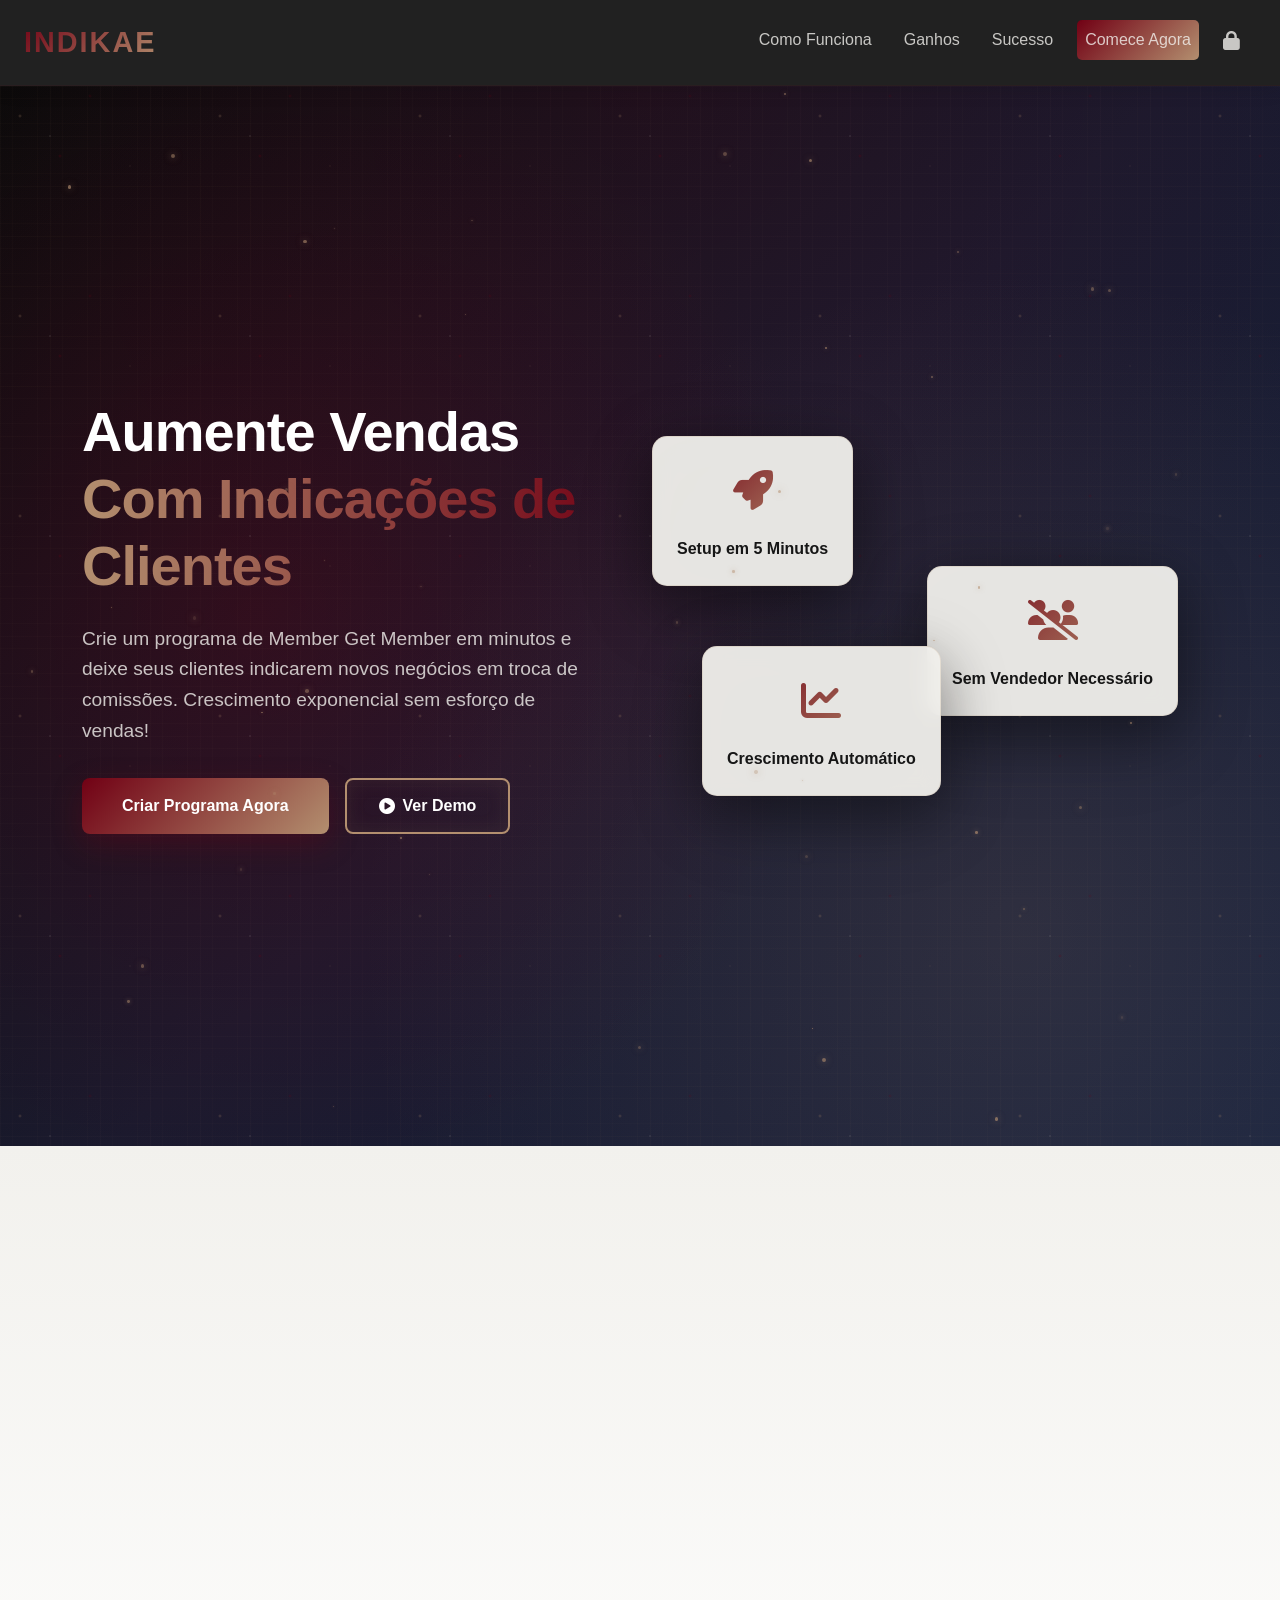
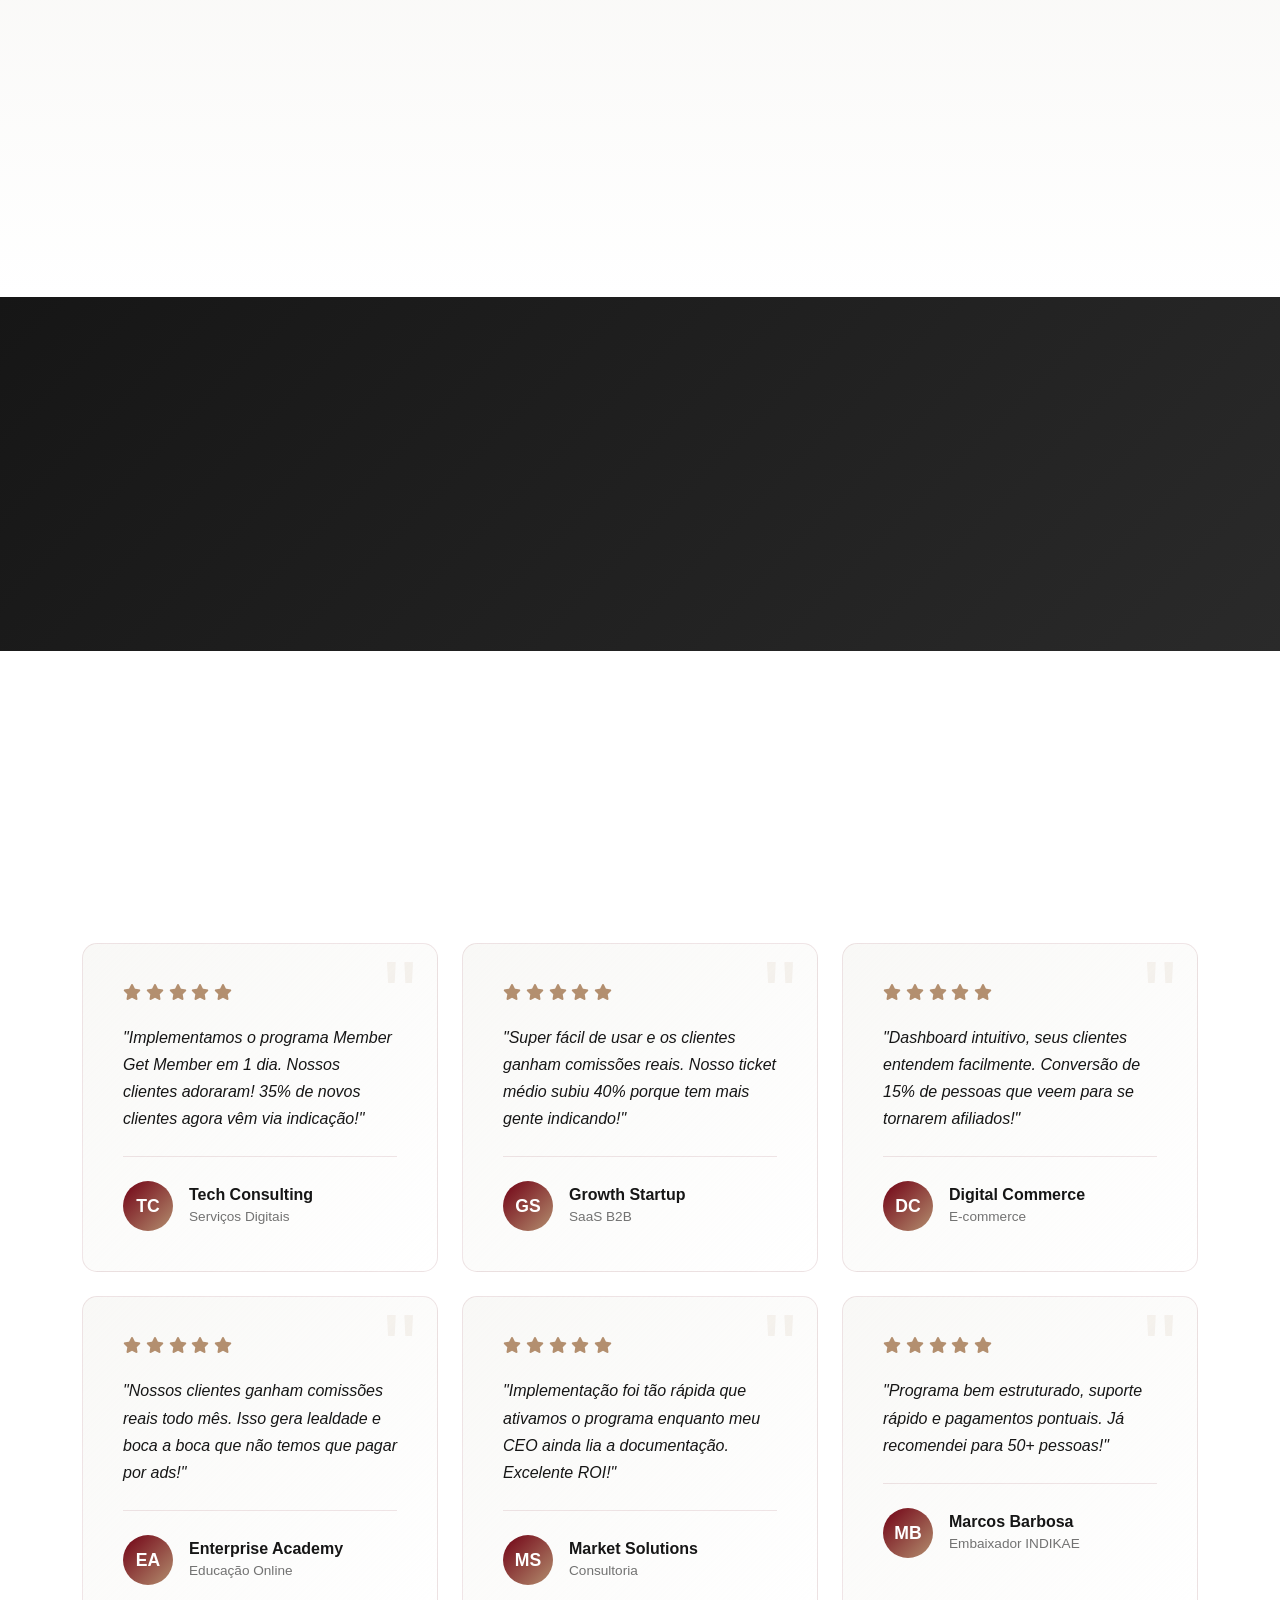
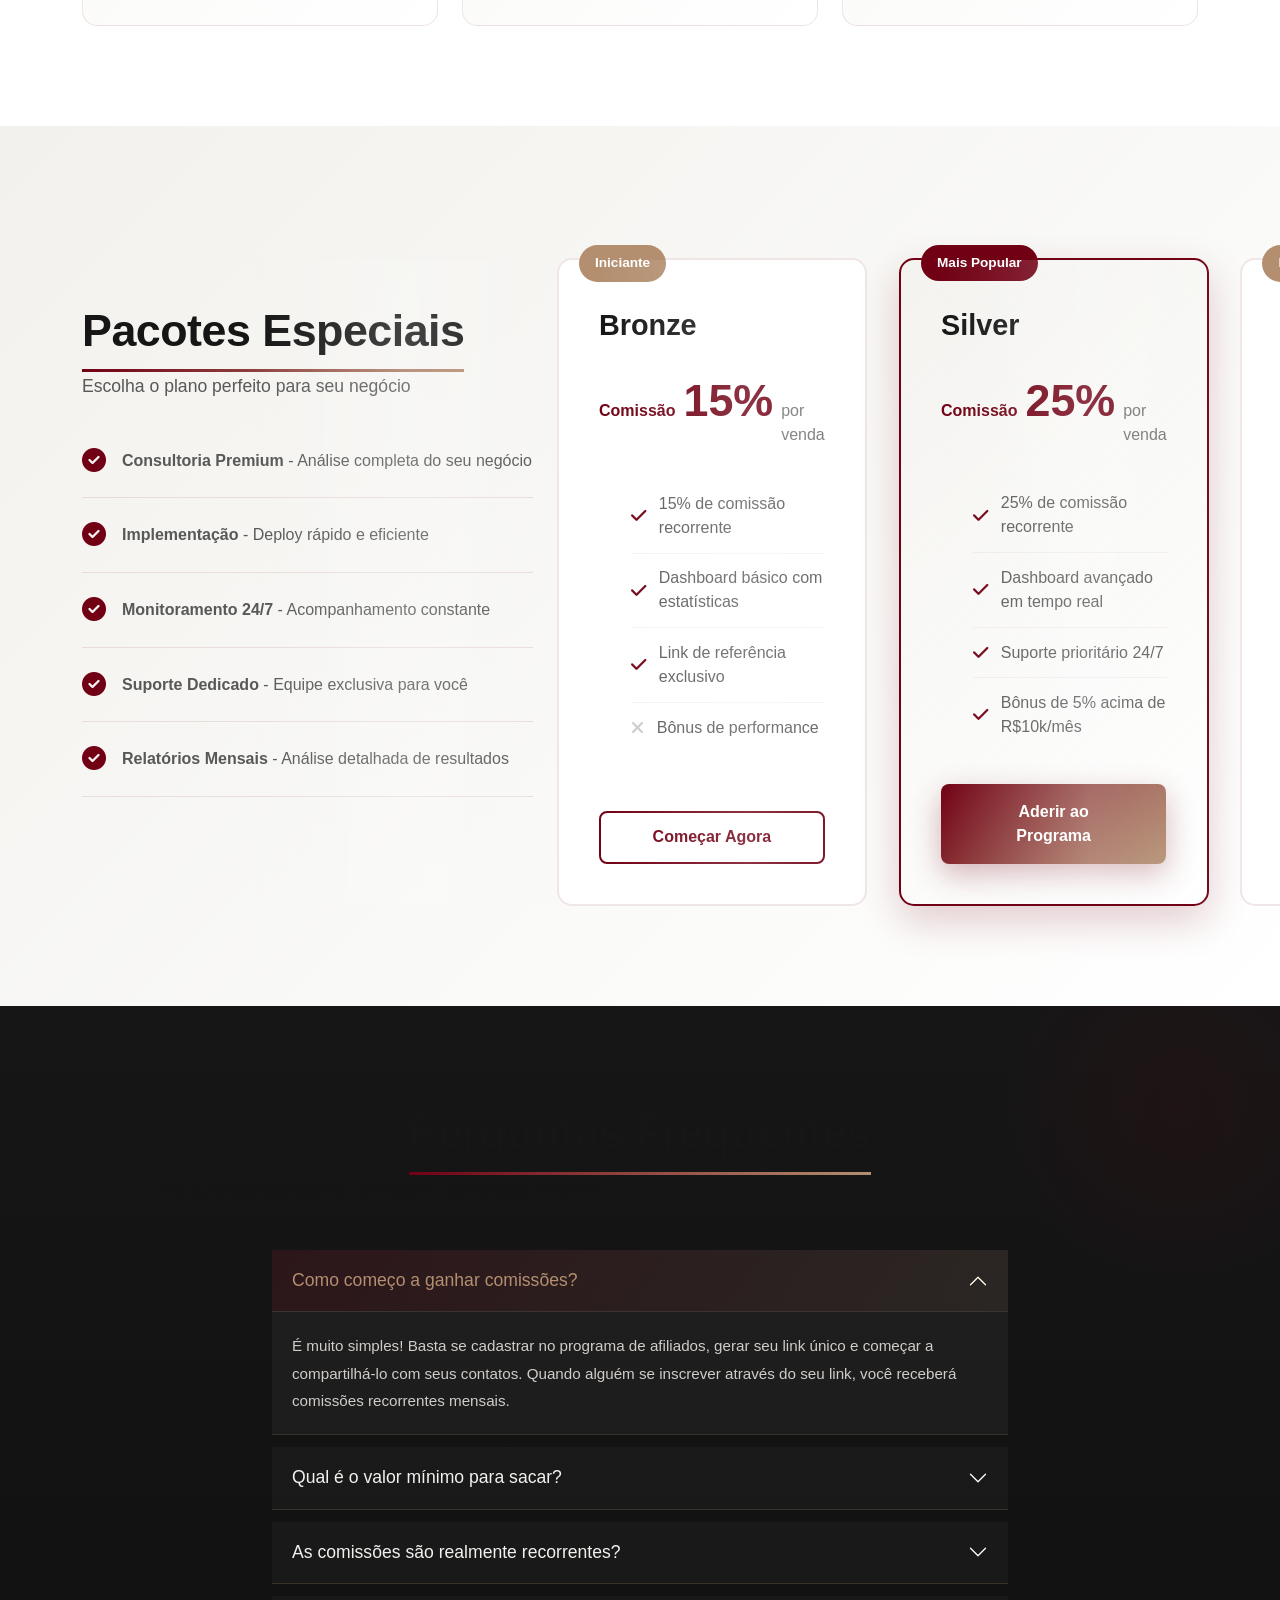
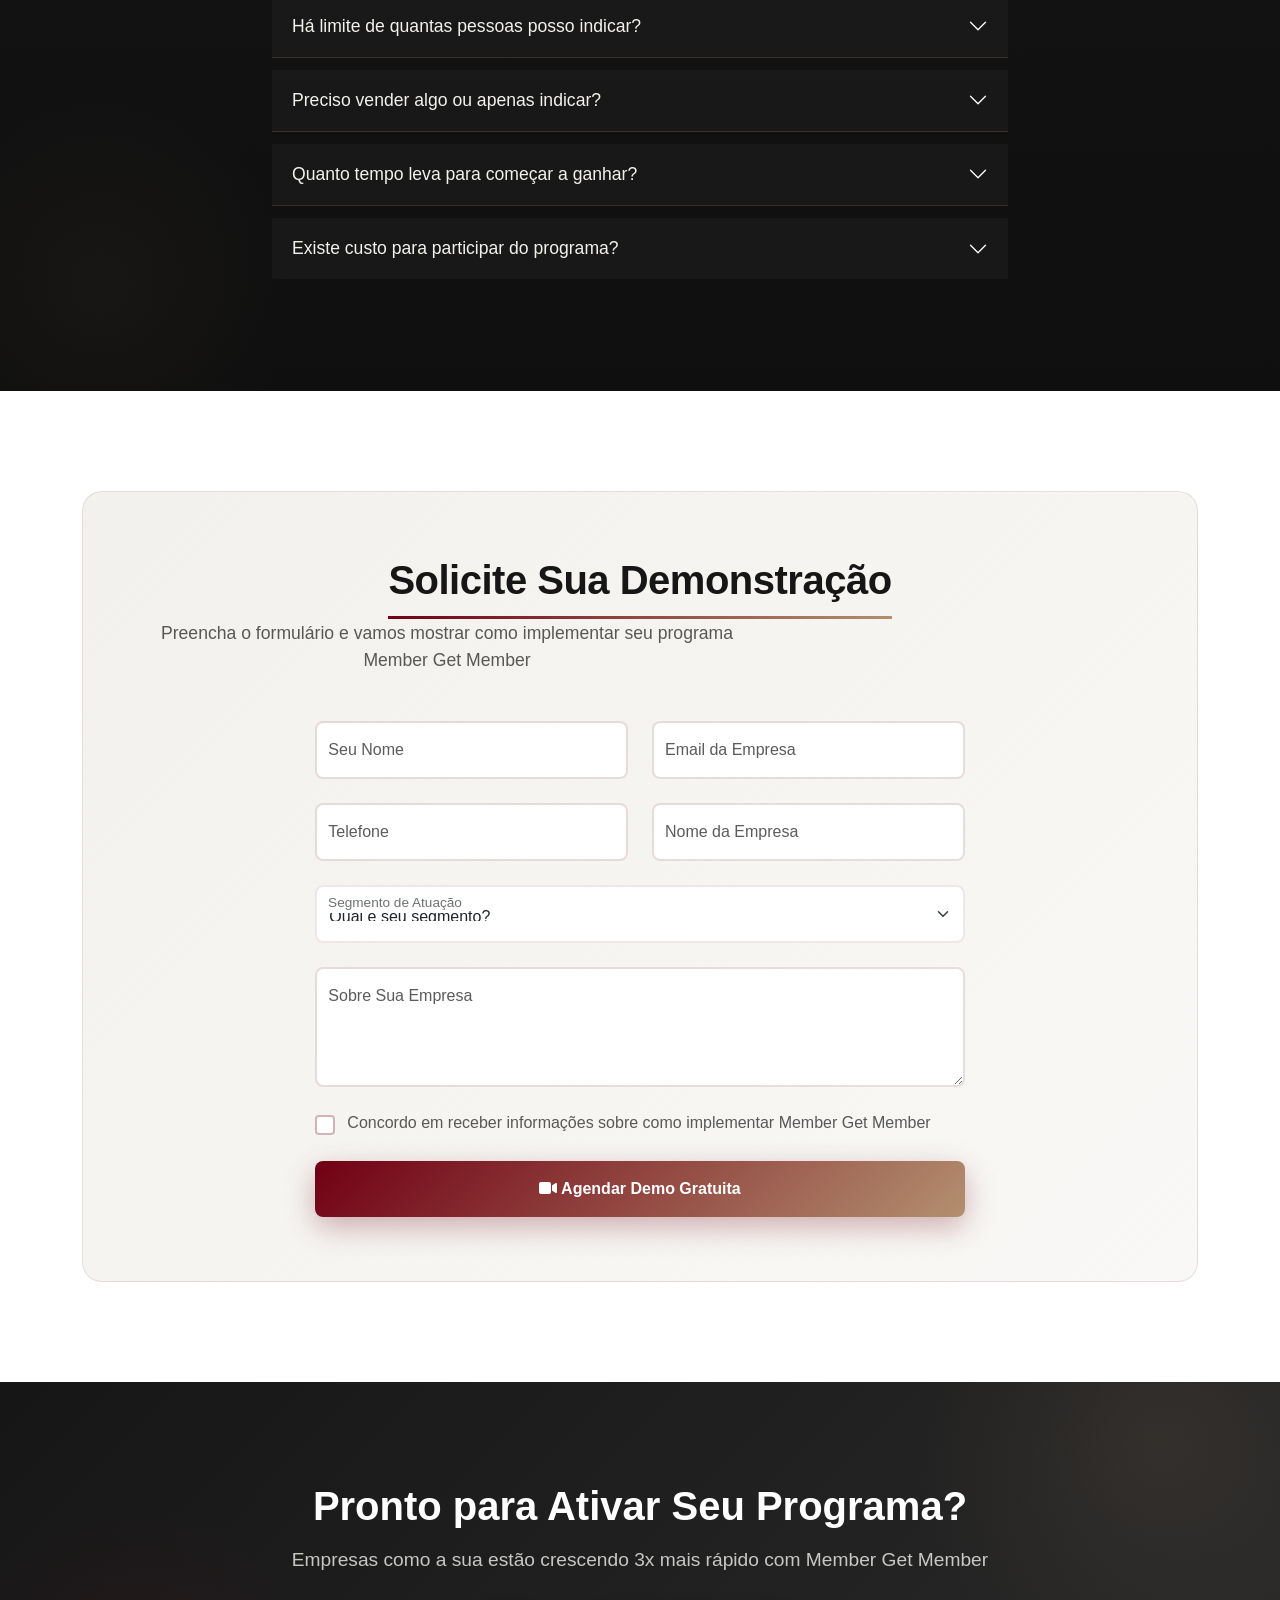
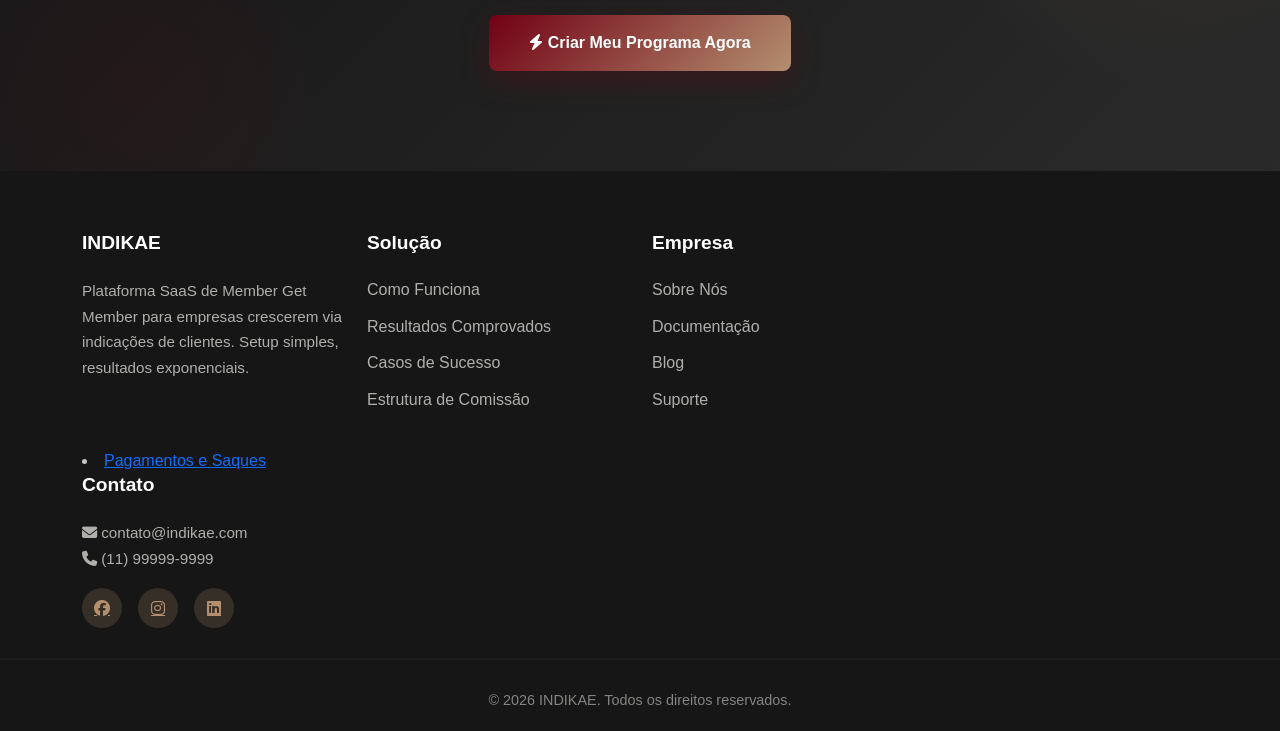
==== commit eb6a49a6: "novos arquivos" ====
--- a/Projeto WaveCompany/home.html
+++ b/Projeto WaveCompany/home.html
@@ -3,7 +3,7 @@
 <head>
     <meta charset="UTF-8">
     <meta name="viewport" content="width=device-width, initial-scale=1.0">
-    <title>INDIKAE - Premium Solutions</title>
+    <title>INDIKAE | Venda via Indicações</title>
     <!-- Bootstrap 5 CSS -->
     <link href="https://cdnjs.cloudflare.com/ajax/libs/bootstrap/5.3.0/css/bootstrap.min.css" rel="stylesheet">
     <!-- Font Awesome para ícones -->
@@ -12,6 +12,8 @@
     <link href="https://unpkg.com/aos@2.3.1/dist/aos.css" rel="stylesheet">
     <!-- Custom CSS -->
     <link rel="stylesheet" href="css/style.css">
+    <!-- Advanced Animations -->
+    <link rel="stylesheet" href="css/animations-advanced.css">
 </head>
 <body>
     <!-- NAVBAR PREMIUM -->
@@ -26,16 +28,21 @@
             <div class="collapse navbar-collapse" id="navbarNav">
                 <ul class="navbar-nav ms-auto">
                     <li class="nav-item">
-                        <a class="nav-link" href="#beneficios">Benefícios</a>
+                        <a class="nav-link" href="#como-funciona">Como Funciona</a>
                     </li>
                     <li class="nav-item">
-                        <a class="nav-link" href="#clientes">Clientes</a>
+                        <a class="nav-link" href="#ganhos">Ganhos</a>
                     </li>
                     <li class="nav-item">
-                        <a class="nav-link" href="#proposta">Proposta</a>
+                        <a class="nav-link" href="#indicadores">Sucesso</a>
                     </li>
                     <li class="nav-item">
-                        <a class="nav-link btn-premium-nav" href="#formulario">Contato</a>
+                        <a class="nav-link btn-premium-nav" href="#juntar-se">Comece Agora</a>
+                    </li>
+                    <li class="nav-item">
+                        <a class="nav-link nav-admin" href="admin_login.html" title="Área de Administrador">
+                            <i class="fas fa-lock"></i>
+                        </a>
                     </li>
                 </ul>
             </div>
@@ -49,127 +56,130 @@
             <div class="row align-items-center min-vh-100">
                 <div class="col-lg-6" data-aos="fade-right" data-aos-duration="1000">
                     <h1 class="hero-title">
-                        Transforme Seus Negócios
-                        <span class="gradient-text">com Inovação</span>
+                        Aumente Vendas
+                        <span class="gradient-text">Com Indicações de Clientes</span>
                     </h1>
-                    <p class="hero-subtitle">Soluções premium que levam sua marca ao próximo nível. Experiência, qualidade e resultados garantidos.</p>
+                    <p class="hero-subtitle">Crie um programa de Member Get Member em minutos e deixe seus clientes indicarem novos negócios em troca de comissões. Crescimento exponencial sem esforço de vendas!</p>
                     <div class="hero-buttons">
-                        <button class="btn-premium btn-lg">Solicitar Proposta</button>
+                        <button class="btn-premium btn-lg">Criar Programa Agora</button>
                         <button class="btn-secondary-premium btn-lg">
-                            <i class="fas fa-play-circle"></i> Ver Demonstração
+                            <i class="fas fa-play-circle"></i> Ver Demo
                         </button>
                     </div>
                 </div>
                 <div class="col-lg-6 text-center" data-aos="fade-left" data-aos-duration="1000">
                     <div class="hero-image-wrapper">
                         <div class="floating-card card-1" data-aos="fade-up" data-aos-delay="200">
-                            <div class="card-icon"><i class="fas fa-sparkles"></i></div>
-                            <p>Premium Design</p>
+                            <div class="card-icon"><i class="fas fa-rocket"></i></div>
+                            <p>Setup em 5 Minutos</p>
                         </div>
                         <div class="floating-card card-2" data-aos="fade-up" data-aos-delay="400">
-                            <div class="card-icon"><i class="fas fa-rocket"></i></div>
-                            <p>Performance</p>
+                            <div class="card-icon"><i class="fas fa-users-slash"></i></div>
+                            <p>Sem Vendedor Necessário</p>
                         </div>
                         <div class="floating-card card-3" data-aos="fade-up" data-aos-delay="600">
-                            <div class="card-icon"><i class="fas fa-crown"></i></div>
-                            <p>Elite Solutions</p>
-                        </div>
-                    </div>
-                </div>
-            </div>
-        </div>
-    </section>
-
-    <!-- BENEFÍCIOS SECTION -->
-    <section class="beneficios-section" id="beneficios">
+                            <div class="card-icon"><i class="fas fa-chart-line"></i></div>
+                            <p>Crescimento Automático</p>
+                        </div>
+                    </div>
+                </div>
+            </div>
+        </div>
+    </section>
+
+    <!-- COMO FUNCIONA SECTION -->
+    <section class="beneficios-section" id="como-funciona">
         <div class="container">
             <div class="text-center mb-5" data-aos="fade-up">
-                <h2 class="section-title">Por Que Escolher INDIKAE</h2>
-                <p class="section-subtitle">Soluções completas para impulsionar seu crescimento</p>
+                <h2 class="section-title">Como Funciona</h2>
+                <br><br>
+                <p class="section-subtitle">4 passos simples para começar a ganhar dinheiro</p>
             </div>
 
             <div class="row g-4">
                 <div class="col-md-6 col-lg-3" data-aos="fade-up" data-aos-delay="100">
                     <div class="benefit-card">
                         <div class="benefit-icon premium-gradient">
-                            <i class="fas fa-chart-line"></i>
-                        </div>
-                        <h4>Crescimento Garantido</h4>
-                        <p>Aumente suas vendas em até 300% com nossas estratégias comprovadas.</p>
+                            <i class="fas fa-user-plus"></i>
+                        </div>
+                        <h4>1. Cadastre-se</h4>
+                        <p>Registre-se em 2 minutos no programa de indicação INDIKAE de forma gratuita e rápida.</p>
                     </div>
                 </div>
 
                 <div class="col-md-6 col-lg-3" data-aos="fade-up" data-aos-delay="200">
                     <div class="benefit-card">
                         <div class="benefit-icon premium-gradient">
-                            <i class="fas fa-shield-alt"></i>
-                        </div>
-                        <h4>100% Seguro</h4>
-                        <p>Proteção máxima com encriptação de dados e conformidade total.</p>
+                            <i class="fas fa-link"></i>
+                        </div>
+                        <h4>2. Gere seu Link</h4>
+                        <p>Obtenha seu link de referência único e compartilhe com seus contatos via WhatsApp, email ou redes sociais.</p>
                     </div>
                 </div>
 
                 <div class="col-md-6 col-lg-3" data-aos="fade-up" data-aos-delay="300">
                     <div class="benefit-card">
                         <div class="benefit-icon premium-gradient">
-                            <i class="fas fa-headset"></i>
-                        </div>
-                        <h4>Suporte 24/7</h4>
-                        <p>Equipe dedicada pronta para ajudar você a qualquer momento.</p>
+                            <i class="fas fa-handshake"></i>
+                        </div>
+                        <h4>3. Seus Clientes Indicam</h4>
+                        <p>Seus clientes compartilham o link de referência com suas redes. Cada indicação gera uma comissão para seu cliente.</p>
                     </div>
                 </div>
 
                 <div class="col-md-6 col-lg-3" data-aos="fade-up" data-aos-delay="400">
                     <div class="benefit-card">
                         <div class="benefit-icon premium-gradient">
-                            <i class="fas fa-star"></i>
-                        </div>
-                        <h4>Premium Features</h4>
-                        <p>Acesso a todas as features premium sem limitações.</p>
-                    </div>
-                </div>
-            </div>
-        </div>
-    </section>
-
-    <!-- STATS SECTION -->
-    <section class="stats-section">
+                            <i class="fas fa-money-bill-wave"></i>
+                        </div>
+                        <h4>4. Você Ganha com Crescimento</h4>
+                        <p>Novos clientes entram pelo programa de indicação. Seu crescimento acontece naturalmente via boca a boca!</p>
+                    </div>
+                </div>
+            </div>
+        </div>
+    </section>
+
+    <!-- GANHOS SECTION -->
+    <section class="stats-section" id="ganhos">
         <div class="container">
             <div class="row text-center">
                 <div class="col-md-3" data-aos="fade-up" data-aos-delay="100">
                     <div class="stat-item">
-                        <h3 class="stat-number">5000+</h3>
-                        <p class="stat-label">Clientes Satisfeitos</p>
+                        <h3 class="stat-number">3x</h3>
+                        <p class="stat-label">Mais Vendas em 3 Meses</p>
                     </div>
                 </div>
                 <div class="col-md-3" data-aos="fade-up" data-aos-delay="200">
                     <div class="stat-item">
-                        <h3 class="stat-number">98%</h3>
-                        <p class="stat-label">Taxa de Satisfação</p>
+                        <h3 class="stat-number">87%</h3>
+                        <p class="stat-label">Taxa de Conversão</p>
                     </div>
                 </div>
                 <div class="col-md-3" data-aos="fade-up" data-aos-delay="300">
                     <div class="stat-item">
-                        <h3 class="stat-number">15+</h3>
-                        <p class="stat-label">Anos de Experiência</p>
+                        <h3 class="stat-number">0%</h3>
+                        <p class="stat-label">Custo de Implementação</p>
                     </div>
                 </div>
                 <div class="col-md-3" data-aos="fade-up" data-aos-delay="400">
                     <div class="stat-item">
-                        <h3 class="stat-number">R$ 1B+</h3>
-                        <p class="stat-label">Em Resultados</p>
-                    </div>
-                </div>
-            </div>
-        </div>
-    </section>
-
-    <!-- TESTIMONIALS SECTION -->
-    <section class="testimonials-section" id="clientes">
+                        <h3 class="stat-number">24h</h3>
+                        <p class="stat-label">Setup Completo</p>
+                    </div>
+                </div>
+            </div>
+        </div>
+    </section>
+
+    <!-- INDICADORES SECTION -->
+    <section class="testimonials-section" id="indicadores">
         <div class="container">
             <div class="text-center mb-5" data-aos="fade-up">
-                <h2 class="section-title">O Que Nossos Clientes Dizem</h2>
-                <p class="section-subtitle">Histórias de sucesso de clientes que transformaram seus negócios</p>
+                <h2 class="section-title">Histórias de Sucesso</h2>
+                     <br><br><br>
+
+                <p class="section-subtitle">Veja como empresas estão crescendo com Member Get Member</p>
             </div>
 
             <div class="row g-4">
@@ -182,12 +192,12 @@
                             <i class="fas fa-star"></i>
                             <i class="fas fa-star"></i>
                         </div>
-                        <p class="testimonial-text">"A INDIKAE transformou completamente meu negócio. Os resultados foram imediatos e superaram minhas expectativas. Recomendo para todos!"</p>
+                        <p class="testimonial-text">"Implementamos o programa Member Get Member em 1 dia. Nossos clientes adoraram! 35% de novos clientes agora vêm via indicação!"</p>
                         <div class="testimonial-author">
-                            <div class="author-avatar">MR</div>
+                            <div class="author-avatar">TC</div>
                             <div class="author-info">
-                                <h5>Marina Rosa</h5>
-                                <p>Empreendedora Digital</p>
+                                <h5>Tech Consulting</h5>
+                                <p>Serviços Digitais</p>
                             </div>
                         </div>
                     </div>
@@ -202,12 +212,12 @@
                             <i class="fas fa-star"></i>
                             <i class="fas fa-star"></i>
                         </div>
-                        <p class="testimonial-text">"Com a equipe da INDIKAE, tive um atendimento impecável. Eles realmente entendem o que você precisa e entregam resultados excepcionais."</p>
+                        <p class="testimonial-text">"Super fácil de usar e os clientes ganham comissões reais. Nosso ticket médio subiu 40% porque tem mais gente indicando!"</p>
                         <div class="testimonial-author">
-                            <div class="author-avatar">CB</div>
+                            <div class="author-avatar">GS</div>
                             <div class="author-info">
-                                <h5>Carlos Blanco</h5>
-                                <p>CEO - Tech Ventures</p>
+                                <h5>Growth Startup</h5>
+                                <p>SaaS B2B</p>
                             </div>
                         </div>
                     </div>
@@ -222,12 +232,12 @@
                             <i class="fas fa-star"></i>
                             <i class="fas fa-star"></i>
                         </div>
-                        <p class="testimonial-text">"Investir com INDIKAE foi a melhor decisão que já tomei. Profissionais sérios, comprometidos e que entregam o que prometem."</p>
+                        <p class="testimonial-text">"Dashboard intuitivo, seus clientes entendem facilmente. Conversão de 15% de pessoas que veem para se tornarem afiliados!"</p>
                         <div class="testimonial-author">
-                            <div class="author-avatar">AL</div>
+                            <div class="author-avatar">DC</div>
                             <div class="author-info">
-                                <h5>Ana Lucia</h5>
-                                <p>Diretora Financeira</p>
+                                <h5>Digital Commerce</h5>
+                                <p>E-commerce</p>
                             </div>
                         </div>
                     </div>
@@ -242,12 +252,12 @@
                             <i class="fas fa-star"></i>
                             <i class="fas fa-star"></i>
                         </div>
-                        <p class="testimonial-text">"A qualidade dos serviços é incomparável. Meu negócio cresceu 250% em apenas 6 meses de parceria com a INDIKAE."</p>
+                        <p class="testimonial-text">"Nossos clientes ganham comissões reais todo mês. Isso gera lealdade e boca a boca que não temos que pagar por ads!"</p>
                         <div class="testimonial-author">
-                            <div class="author-avatar">RJ</div>
+                            <div class="author-avatar">EA</div>
                             <div class="author-info">
-                                <h5>Roberto Junior</h5>
-                                <p>Proprietário - RJ Soluções</p>
+                                <h5>Enterprise Academy</h5>
+                                <p>Educação Online</p>
                             </div>
                         </div>
                     </div>
@@ -262,12 +272,12 @@
                             <i class="fas fa-star"></i>
                             <i class="fas fa-star"></i>
                         </div>
-                        <p class="testimonial-text">"O suporte deles é excepcional. Sempre disponíveis, muito respeitosos e com soluções criativas para cada desafio."</p>
+                        <p class="testimonial-text">"Implementação foi tão rápida que ativamos o programa enquanto meu CEO ainda lia a documentação. Excelente ROI!"</p>
                         <div class="testimonial-author">
-                            <div class="author-avatar">FB</div>
+                            <div class="author-avatar">MS</div>
                             <div class="author-info">
-                                <h5>Fernanda Barbosa</h5>
-                                <p>Marketing Manager</p>
+                                <h5>Market Solutions</h5>
+                                <p>Consultoria</p>
                             </div>
                         </div>
                     </div>
@@ -282,22 +292,22 @@
                             <i class="fas fa-star"></i>
                             <i class="fas fa-star"></i>
                         </div>
-                        <p class="testimonial-text">"A transparência e confiabilidade que INDIKAE demonstra é rara no mercado. Parceria de longo prazo garantida!"</p>
+                        <p class="testimonial-text">"Programa bem estruturado, suporte rápido e pagamentos pontuais. Já recomendei para 50+ pessoas!"</p>
                         <div class="testimonial-author">
-                            <div class="author-avatar">TP</div>
+                            <div class="author-avatar">MB</div>
                             <div class="author-info">
-                                <h5>Tiago Pereira</h5>
-                                <p>Consultor Empresarial</p>
-                            </div>
-                        </div>
-                    </div>
-                </div>
-            </div>
-        </div>
-    </section>
-
-    <!-- PROPOSTA COMERCIAL SECTION -->
-    <section class="proposta-section" id="proposta">
+                                <h5>Marcos Barbosa</h5>
+                                <p>Embaixador INDIKAE</p>
+                            </div>
+                        </div>
+                    </div>
+                </div>
+            </div>
+        </div>
+    </section>
+
+    <!-- ESTRUTURA DE COMISSÃO SECTION -->
+    <section class="proposta-section" id="comissoes">
         <div class="container">
             <div class="row align-items-center">
                 <div class="col-lg-5" data-aos="fade-right">
@@ -332,50 +342,51 @@
                     <div class="pricing-cards-wrapper">
                         <div class="pricing-card basic" data-aos="zoom-in" data-aos-delay="200">
                             <div class="plan-badge">Iniciante</div>
-                            <h4>Starter</h4>
+                            <h4>Bronze</h4>
                             <div class="price">
-                                <span class="currency">R$</span>
-                                <span class="amount">1.999</span>
-                                <span class="period">/mês</span>
+                                <span class="currency">Comissão</span>
+                                <span class="amount">15%</span>
+                                <span class="period">por venda</span>
                             </div>
                             <ul class="features-list">
-                                <li><i class="fas fa-check"></i> Até 5 campanhas/mês</li>
-                                <li><i class="fas fa-check"></i> Suporte via email</li>
-                                <li><i class="fas fa-check"></i> Relatórios básicos</li>
-                                <li><i class="fas fa-times"></i> Consultoria dedicada</li>
+                                <li><i class="fas fa-check"></i> 15% de comissão recorrente</li>
+                                <li><i class="fas fa-check"></i> Dashboard básico com estatísticas</li>
+                                <li><i class="fas fa-check"></i> Link de referência exclusivo</li>
+                                <li><i class="fas fa-times"></i> Bônus de performance</li>
                             </ul>
-                            <button class="btn-outline-premium w-100">Solicitar Informações</button>
+                            <button class="btn-outline-premium w-100">Começar Agora</button>
                         </div>
 
                         <div class="pricing-card professional active" data-aos="zoom-in" data-aos-delay="300">
                             <div class="plan-badge premium">Mais Popular</div>
-                            <h4>Professional</h4>
+                            <h4>Silver</h4>
                             <div class="price">
-                                <span class="currency">R$</span>
-                                <span class="amount">4.999</span>
-                                <span class="period">/mês</span>
+                                <span class="currency">Comissão</span>
+                                <span class="amount">25%</span>
+                                <span class="period">por venda</span>
                             </div>
                             <ul class="features-list">
-                                <li><i class="fas fa-check"></i> Campanhas ilimitadas</li>
+                                <li><i class="fas fa-check"></i> 25% de comissão recorrente</li>
+                                <li><i class="fas fa-check"></i> Dashboard avançado em tempo real</li>
                                 <li><i class="fas fa-check"></i> Suporte prioritário 24/7</li>
-                                <li><i class="fas fa-check"></i> Relatórios avançados</li>
-                                <li><i class="fas fa-check"></i> Consultoria 4h/mês</li>
+                                <li><i class="fas fa-check"></i> Bônus de 5% acima de R$10k/mês</li>
                             </ul>
-                            <button class="btn-premium w-100">Escolher Plano</button>
+                            <button class="btn-premium w-100">Aderir ao Programa</button>
                         </div>
 
                         <div class="pricing-card enterprise" data-aos="zoom-in" data-aos-delay="400">
                             <div class="plan-badge">Premium</div>
-                            <h4>Enterprise</h4>
+                            <h4>Gold</h4>
                             <div class="price">
-                                <span class="currency">R$</span>
-                                <span class="amount">Personalizado</span>
+                                <span class="currency">Comissão</span>
+                                <span class="amount">30%</span>
+                                <span class="period">por venda</span>
                             </div>
                             <ul class="features-list">
-                                <li><i class="fas fa-check"></i> Solução 100% customizada</li>
-                                <li><i class="fas fa-check"></i> Equipe dedicada</li>
-                                <li><i class="fas fa-check"></i> SLA garantido</li>
-                                <li><i class="fas fa-check"></i> Consultoria ilimitada</li>
+                                <li><i class="fas fa-check"></i> 30% de comissão recorrente</li>
+                                <li><i class="fas fa-check"></i> Gerente de contas dedicado</li>
+                                <li><i class="fas fa-check"></i> Materiais de marketing profissionais</li>
+                                <li><i class="fas fa-check"></i> Bônus de 10% acima de R$20k/mês</li>
                             </ul>
                             <button class="btn-outline-premium w-100">Entrar em Contato</button>
                         </div>
@@ -385,13 +396,120 @@
         </div>
     </section>
 
+    <!-- FAQ SECTION -->
+    <section class="faq-section" id="faq">
+        <div class="container">
+            <div class="text-center mb-5" data-aos="fade-up">
+                <h2 class="section-title">Perguntas Frequentes</h2>
+                <p class="section-subtitle">Tire suas dúvidas sobre o programa de afiliados INDIKAE</p>
+            </div>
+
+            <div class="row justify-content-center">
+                <div class="col-lg-8">
+                    <div class="accordion accordion-flush" id="faqAccordion" data-aos="fade-up">
+                        <div class="accordion-item">
+                            <h2 class="accordion-header">
+                                <button class="accordion-button" type="button" data-bs-toggle="collapse" data-bs-target="#faq1">
+                                    Como começo a ganhar comissões?
+                                </button>
+                            </h2>
+                            <div id="faq1" class="accordion-collapse collapse show" data-bs-parent="#faqAccordion">
+                                <div class="accordion-body">
+                                    É muito simples! Basta se cadastrar no programa de afiliados, gerar seu link único e começar a compartilhá-lo com seus contatos. Quando alguém se inscrever através do seu link, você receberá comissões recorrentes mensais.
+                                </div>
+                            </div>
+                        </div>
+
+                        <div class="accordion-item">
+                            <h2 class="accordion-header">
+                                <button class="accordion-button collapsed" type="button" data-bs-toggle="collapse" data-bs-target="#faq2">
+                                    Qual é o valor mínimo para sacar?
+                                </button>
+                            </h2>
+                            <div id="faq2" class="accordion-collapse collapse" data-bs-parent="#faqAccordion">
+                                <div class="accordion-body">
+                                    O valor mínimo para saque é de R$ 100,00. Você pode solicitar o saque a qualquer momento e receberá em até 5 dias úteis via transferência bancária.
+                                </div>
+                            </div>
+                        </div>
+
+                        <div class="accordion-item">
+                            <h2 class="accordion-header">
+                                <button class="accordion-button collapsed" type="button" data-bs-toggle="collapse" data-bs-target="#faq3">
+                                    As comissões são realmente recorrentes?
+                                </button>
+                            </h2>
+                            <div id="faq3" class="accordion-collapse collapse" data-bs-parent="#faqAccordion">
+                                <div class="accordion-body">
+                                    Sim! Você recebe comissões mensais enquanto o cliente indicado continuar ativo na plataforma. Se um cliente ficar 3 meses sem usar, a comissão é suspensa, mas volta automaticamente quando reativa.
+                                </div>
+                            </div>
+                        </div>
+
+                        <div class="accordion-item">
+                            <h2 class="accordion-header">
+                                <button class="accordion-button collapsed" type="button" data-bs-toggle="collapse" data-bs-target="#faq4">
+                                    Há limite de quantas pessoas posso indicar?
+                                </button>
+                            </h2>
+                            <div id="faq4" class="accordion-collapse collapse" data-bs-parent="#faqAccordion">
+                                <div class="accordion-body">
+                                    Não há limite! Você pode indicar quantas pessoas quiser. Quanto mais indicações, maior suas comissões. Além disso, você ganha bônus de performance quando ultrapassa certos patamares de ganhos mensais.
+                                </div>
+                            </div>
+                        </div>
+
+                        <div class="accordion-item">
+                            <h2 class="accordion-header">
+                                <button class="accordion-button collapsed" type="button" data-bs-toggle="collapse" data-bs-target="#faq5">
+                                    Preciso vender algo ou apenas indicar?
+                                </button>
+                            </h2>
+                            <div id="faq5" class="accordion-collapse collapse" data-bs-parent="#faqAccordion">
+                                <div class="accordion-body">
+                                    Você só precisa indicar! Nós nos responsabilizamos por toda a venda. Seu trabalho é apenas compartilhar o link com pessoas que você acha que se beneficiariam da INDIKAE.
+                                </div>
+                            </div>
+                        </div>
+
+                        <div class="accordion-item">
+                            <h2 class="accordion-header">
+                                <button class="accordion-button collapsed" type="button" data-bs-toggle="collapse" data-bs-target="#faq6">
+                                    Quanto tempo leva para começar a ganhar?
+                                </button>
+                            </h2>
+                            <div id="faq6" class="accordion-collapse collapse" data-bs-parent="#faqAccordion">
+                                <div class="accordion-body">
+                                    Seus ganhos começam imediatamente quando alguém se inscreve através do seu link. As comissões são processadas e aparecem no seu dashboard em tempo real. Os saques podem ser feitos uma vez por mês.
+                                </div>
+                            </div>
+                        </div>
+
+                        <div class="accordion-item">
+                            <h2 class="accordion-header">
+                                <button class="accordion-button collapsed" type="button" data-bs-toggle="collapse" data-bs-target="#faq7">
+                                    Existe custo para participar do programa?
+                                </button>
+                            </h2>
+                            <div id="faq7" class="accordion-collapse collapse" data-bs-parent="#faqAccordion">
+                                <div class="accordion-body">
+                                    Não, é totalmente grátis! Sem taxas de inscrição, sem custos mensais, sem compromissos. Você só ganha quando seus indicados se tornam clientes.
+                                </div>
+                            </div>
+                        </div>
+                    </div>
+                </div>
+            </div>
+        </div>
+    </section>
+
     <!-- FORMULÁRIO SECTION -->
     <section class="formulario-section" id="formulario">
         <div class="container">
             <div class="form-wrapper" data-aos="fade-up">
                 <div class="form-header text-center mb-5">
-                    <h2 class="section-title">Solicite Sua Proposta Comercial</h2>
-                    <p class="section-subtitle">Preencha o formulário e nossa equipe entrará em contato em breve</p>
+                    <h2 class="section-title">Solicite Sua Demonstração</h2>
+                    <p class="section-subtitle">Preencha o formulário e vamos mostrar como implementar seu programa Member Get Member</p>
                 </div>
 
                 <div class="row justify-content-center">
@@ -400,15 +518,15 @@
                             <div class="row g-4">
                                 <div class="col-md-6">
                                     <div class="form-floating">
-                                        <input type="text" class="form-control" id="nome" placeholder="Nome Completo" required>
-                                        <label for="nome">Nome Completo</label>
+                                        <input type="text" class="form-control" id="nome" placeholder="Seu Nome" required>
+                                        <label for="nome">Seu Nome</label>
                                     </div>
                                 </div>
 
                                 <div class="col-md-6">
                                     <div class="form-floating">
                                         <input type="email" class="form-control" id="email" placeholder="seu@email.com" required>
-                                        <label for="email">Email</label>
+                                        <label for="email">Email da Empresa</label>
                                     </div>
                                 </div>
 
@@ -421,29 +539,29 @@
 
                                 <div class="col-md-6">
                                     <div class="form-floating">
-                                        <input type="text" class="form-control" id="empresa" placeholder="Sua Empresa" required>
-                                        <label for="empresa">Empresa</label>
+                                        <input type="text" class="form-control" id="empresa" placeholder="Nome da Sua Empresa" required>
+                                        <label for="empresa">Nome da Empresa</label>
                                     </div>
                                 </div>
 
                                 <div class="col-12">
                                     <div class="form-floating">
                                         <select class="form-select" id="servico" required>
-                                            <option value="">Selecione um serviço</option>
-                                            <option value="consultoria">Consultoria Estratégica</option>
-                                            <option value="implementacao">Implementação de Soluções</option>
-                                            <option value="marketing">Marketing Digital</option>
-                                            <option value="transformacao">Transformação Digital</option>
+                                            <option value="">Qual é seu segmento?</option>
+                                            <option value="saas">SaaS / Software</option>
+                                            <option value="consultoria">Consultoria / Serviços</option>
+                                            <option value="educacao">Educação / Cursos Online</option>
+                                            <option value="ecommerce">E-commerce</option>
                                             <option value="outro">Outro</option>
                                         </select>
-                                        <label for="servico">Serviço de Interesse</label>
+                                        <label for="servico">Segmento de Atuação</label>
                                     </div>
                                 </div>
 
                                 <div class="col-12">
                                     <div class="form-floating">
-                                        <textarea class="form-control" id="mensagem" placeholder="Conte-nos mais sobre seu projeto..." style="height: 120px;" required></textarea>
-                                        <label for="mensagem">Mensagem</label>
+                                        <textarea class="form-control" id="mensagem" placeholder="Conte um pouco sobre sua empresa..." style="height: 120px;" required></textarea>
+                                        <label for="mensagem">Sobre Sua Empresa</label>
                                     </div>
                                 </div>
 
@@ -451,14 +569,14 @@
                                     <div class="form-check">
                                         <input class="form-check-input" type="checkbox" id="termos" required>
                                         <label class="form-check-label" for="termos">
-                                            Concordo com os termos e condições de privacidade
+                                            Concordo em receber informações sobre como implementar Member Get Member
                                         </label>
                                     </div>
                                 </div>
 
                                 <div class="col-12">
                                     <button type="submit" class="btn-premium w-100 btn-lg">
-                                        <i class="fas fa-paper-plane"></i> Enviar Proposta
+                                        <i class="fas fa-video"></i> Agendar Demo Gratuita
                                     </button>
                                 </div>
                             </div>
@@ -472,10 +590,10 @@
     <!-- CTA FINAL SECTION -->
     <section class="cta-final">
         <div class="container text-center" data-aos="fade-up">
-            <h2 class="cta-title">Pronto para Transformar Seu Negócio?</h2>
-            <p class="cta-subtitle">Junte-se a milhares de empresas que já confiam na INDIKAE</p>
-            <button class="btn-premium btn-lg">
-                <i class="fas fa-rocket"></i> Começar Agora
+            <h2 class="cta-title">Pronto para Ativar Seu Programa?</h2>
+            <p class="cta-subtitle">Empresas como a sua estão crescendo 3x mais rápido com Member Get Member</p>
+            <button class="btn-premium btn-lg" onclick="document.location.hash='#formulario'">
+                <i class="fas fa-zap"></i> Criar Meu Programa Agora
             </button>
         </div>
     </section>
@@ -486,23 +604,27 @@
             <div class="row">
                 <div class="col-md-3 mb-4">
                     <h5 class="footer-title">INDIKAE</h5>
-                    <p class="footer-text">Soluções premium para transformar seu negócio com inovação e excelência.</p>
+                    <p class="footer-text">Plataforma SaaS de Member Get Member para empresas crescerem via indicações de clientes. Setup simples, resultados exponenciais.</p>
                 </div>
                 <div class="col-md-3 mb-4">
-                    <h5 class="footer-title">Páginas</h5>
+                    <h5 class="footer-title">Solução</h5>
                     <ul class="footer-links">
-                        <li><a href="#beneficios">Benefícios</a></li>
-                        <li><a href="#clientes">Clientes</a></li>
-                        <li><a href="#proposta">Pacotes</a></li>
-                        <li><a href="#formulario">Contato</a></li>
+                        <li><a href="#como-funciona">Como Funciona</a></li>
+                        <li><a href="#ganhos">Resultados Comprovados</a></li>
+                        <li><a href="#indicadores">Casos de Sucesso</a></li>
+                        <li><a href="#comissoes">Estrutura de Comissão</a></li>
                     </ul>
                 </div>
                 <div class="col-md-3 mb-4">
-                    <h5 class="footer-title">Legal</h5>
+                    <h5 class="footer-title">Empresa</h5>
                     <ul class="footer-links">
-                        <li><a href="#">Privacidade</a></li>
-                        <li><a href="#">Termos de Uso</a></li>
-                        <li><a href="#">Cookies</a></li>
+                        <li><a href="#">Sobre Nós</a></li>
+                        <li><a href="#">Documentação</a></li>
+                        <li><a href="#">Blog</a></li>
+                        <li><a href="#">Suporte</a></li>
+                    </ul>
+                </div>
+                        <li><a href="#">Pagamentos e Saques</a></li>
                     </ul>
                 </div>
                 <div class="col-md-3 mb-4">
@@ -528,6 +650,7 @@
     <!-- Scripts -->
     <script src="https://cdnjs.cloudflare.com/ajax/libs/bootstrap/5.3.0/js/bootstrap.bundle.min.js"></script>
     <script src="https://unpkg.com/aos@2.3.1/dist/aos.js"></script>
+    <script src="js/animations.js"></script>
     <script>
         // Inicializar AOS
         AOS.init({
@@ -560,7 +683,7 @@
             };
             
             console.log('Formulário enviado:', data);
-            alert('Obrigado! Sua proposta foi enviada com sucesso. Entraremos em contato em breve!');
+            alert('Parabéns! Sua solicitação foi recebida. Entraremos em contato em breve para agendar sua demo gratuita e mostrar como você pode começar a crescer com Member Get Member!');
             this.reset();
         });
     </script>
--- a/Projeto WaveCompany/css/style.css
+++ b/Projeto WaveCompany/css/style.css
@@ -114,14 +114,29 @@
     box-shadow: 0 10px 25px rgba(113, 0, 20, 0.3);
 }
 
+.nav-admin {
+    font-size: 1.2rem;
+    color: var(--warm-sand) !important;
+    transition: all 0.3s ease;
+    margin-left: 1rem;
+}
+
+.nav-admin:hover {
+    color: var(--primary-color) !important;
+    transform: scale(1.15);
+}
+
 /* ========================================
    HERO SECTION PREMIUM
    ======================================== */
 .hero-premium {
-    background: linear-gradient(135deg, #161616 0%, #2a2a2a 100%);
+    background: linear-gradient(135deg, #0a0a0a 0%, #1a1a2e 50%, #16213e 100%);
     position: relative;
     overflow: hidden;
     padding: 80px 0;
+    min-height: 100vh;
+    display: flex;
+    align-items: center;
 }
 
 .hero-gradient {
@@ -130,9 +145,51 @@
     left: 0;
     right: 0;
     bottom: 0;
-    background: radial-gradient(circle at 20% 50%, rgba(113, 0, 20, 0.2) 0%, transparent 50%),
-                radial-gradient(circle at 80% 80%, rgba(179, 143, 111, 0.1) 0%, transparent 50%);
+    background: 
+        radial-gradient(circle at 20% 50%, rgba(113, 0, 20, 0.3) 0%, transparent 50%),
+        radial-gradient(circle at 80% 80%, rgba(179, 143, 111, 0.15) 0%, transparent 50%),
+        radial-gradient(circle at 50% 0%, rgba(113, 0, 20, 0.15) 0%, transparent 60%);
     pointer-events: none;
+    animation: gradientShift 15s ease infinite;
+}
+
+/* Partículas animadas de fundo */
+.hero-gradient::before {
+    content: '';
+    position: absolute;
+    width: 100%;
+    height: 100%;
+    background-image: 
+        radial-gradient(2px 2px at 20px 30px, rgba(179, 143, 111, 0.5), rgba(179, 143, 111, 0)),
+        radial-gradient(2px 2px at 60px 70px, rgba(113, 0, 20, 0.5), rgba(113, 0, 20, 0)),
+        radial-gradient(1px 1px at 50px 50px, rgba(242, 241, 237, 0.4), rgba(242, 241, 237, 0)),
+        radial-gradient(1px 1px at 130px 80px, rgba(179, 143, 111, 0.3), rgba(179, 143, 111, 0)),
+        radial-gradient(2px 2px at 90px 10px, rgba(113, 0, 20, 0.4), rgba(113, 0, 20, 0));
+    background-repeat: repeat;
+    background-size: 200px 200px;
+    animation: particleFloat 20s linear infinite;
+    opacity: 0.6;
+}
+
+@keyframes gradientShift {
+    0%, 100% {
+        opacity: 1;
+    }
+    50% {
+        opacity: 0.8;
+    }
+}
+
+@keyframes particleFloat {
+    0% {
+        transform: translateY(0px) translateX(0px);
+    }
+    50% {
+        transform: translateY(-30px) translateX(10px);
+    }
+    100% {
+        transform: translateY(0px) translateX(0px);
+    }
 }
 
 .hero-premium .container {
@@ -147,14 +204,44 @@
     line-height: 1.2;
     margin-bottom: 1.5rem;
     letter-spacing: -1px;
+    animation: titleReveal 0.8s ease-out forwards;
+    opacity: 0;
+}
+
+@keyframes titleReveal {
+    0% {
+        opacity: 0;
+        transform: translateY(30px) scale(0.95);
+        filter: blur(4px);
+    }
+    100% {
+        opacity: 1;
+        transform: translateY(0) scale(1);
+        filter: blur(0);
+    }
 }
 
 .gradient-text {
-    background: var(--gradient-primary);
+    background: linear-gradient(90deg, #B38F6F 0%, #710014 50%, #B38F6F 100%);
     -webkit-background-clip: text;
     -webkit-text-fill-color: transparent;
     background-clip: text;
+    background-size: 200% auto;
     display: block;
+    animation: gradientFlow 3s linear infinite;
+    position: relative;
+}
+
+@keyframes gradientFlow {
+    0% {
+        background-position: 0% center;
+    }
+    50% {
+        background-position: 100% center;
+    }
+    100% {
+        background-position: 0% center;
+    }
 }
 
 .hero-subtitle {
@@ -163,12 +250,40 @@
     margin-bottom: 2rem;
     line-height: 1.6;
     max-width: 500px;
+    animation: subtitleReveal 0.8s ease-out 0.2s forwards;
+    opacity: 0;
+}
+
+@keyframes subtitleReveal {
+    0% {
+        opacity: 0;
+        transform: translateY(20px);
+        filter: blur(2px);
+    }
+    100% {
+        opacity: 1;
+        transform: translateY(0);
+        filter: blur(0);
+    }
 }
 
 .hero-buttons {
     display: flex;
     gap: 1rem;
     flex-wrap: wrap;
+    animation: buttonsReveal 0.8s ease-out 0.4s forwards;
+    opacity: 0;
+}
+
+@keyframes buttonsReveal {
+    0% {
+        opacity: 0;
+        transform: translateY(20px);
+    }
+    100% {
+        opacity: 1;
+        transform: translateY(0);
+    }
 }
 
 .btn-premium {
@@ -183,6 +298,7 @@
     transition: all 0.3s cubic-bezier(0.4, 0, 0.2, 1);
     position: relative;
     overflow: hidden;
+    box-shadow: 0 10px 30px rgba(113, 0, 20, 0.3);
 }
 
 .btn-premium::before {
@@ -196,13 +312,26 @@
     transition: left 0.5s;
 }
 
+.btn-premium::after {
+    content: '';
+    position: absolute;
+    inset: 0;
+    background: radial-gradient(circle at var(--mouse-x, 50%) var(--mouse-y, 50%), rgba(255,255,255,0.1), transparent 80%);
+    opacity: 0;
+}
+
 .btn-premium:hover {
     transform: translateY(-3px);
-    box-shadow: 0 15px 35px rgba(113, 0, 20, 0.4);
+    box-shadow: 0 20px 50px rgba(113, 0, 20, 0.5);
+    letter-spacing: 0.5px;
 }
 
 .btn-premium:hover::before {
     left: 100%;
+}
+
+.btn-premium:active {
+    transform: translateY(-1px);
 }
 
 .btn-secondary-premium {
@@ -217,11 +346,29 @@
     display: flex;
     align-items: center;
     gap: 0.5rem;
+    position: relative;
+    overflow: hidden;
+    box-shadow: inset 0 0 20px rgba(179, 143, 111, 0.1);
+}
+
+.btn-secondary-premium::before {
+    content: '';
+    position: absolute;
+    inset: 0;
+    background: var(--warm-sand);
+    transform: translateX(-100%);
+    transition: transform 0.3s ease;
+    z-index: -1;
 }
 
 .btn-secondary-premium:hover {
-    background: var(--warm-sand);
+    color: var(--dark-color);
     transform: translateY(-3px);
+    box-shadow: 0 15px 40px rgba(179, 143, 111, 0.3);
+}
+
+.btn-secondary-premium:hover::before {
+    transform: translateX(0);
 }
 
 .btn-outline-premium {
@@ -258,24 +405,35 @@
     border: 1px solid rgba(179, 143, 111, 0.2);
     text-align: center;
     animation: float 3s ease-in-out infinite;
+    transition: all 0.3s ease;
+    transform-style: preserve-3d;
+}
+
+.floating-card:hover {
+    box-shadow: 0 30px 80px rgba(113, 0, 20, 0.4);
+    border-color: var(--warm-sand);
+    transform: translateY(-10px) rotateY(5deg);
 }
 
 .floating-card.card-1 {
     top: 20px;
     left: 0;
     animation-delay: 0s;
+    animation: float 4s ease-in-out infinite, rotateIn 0.6s ease-out;
 }
 
 .floating-card.card-2 {
     top: 150px;
     right: 20px;
     animation-delay: 0.5s;
+    animation: float 4.5s ease-in-out infinite 0.5s, rotateIn 0.6s ease-out 0.2s;
 }
 
 .floating-card.card-3 {
     bottom: 20px;
     left: 50px;
     animation-delay: 1s;
+    animation: float 5s ease-in-out infinite 1s, rotateIn 0.6s ease-out 0.4s;
 }
 
 @keyframes float {
@@ -283,7 +441,18 @@
         transform: translateY(0px) rotateX(0deg);
     }
     50% {
-        transform: translateY(-20px) rotateX(5deg);
+        transform: translateY(-25px) rotateX(8deg);
+    }
+}
+
+@keyframes rotateIn {
+    0% {
+        opacity: 0;
+        transform: rotateY(-90deg) rotateX(-90deg) translateZ(0);
+    }
+    100% {
+        opacity: 1;
+        transform: rotateY(0) rotateX(0) translateZ(0);
     }
 }
 
@@ -294,6 +463,16 @@
     -webkit-text-fill-color: transparent;
     background-clip: text;
     margin-bottom: 1rem;
+    animation: iconBounce 0.6s ease-in-out;
+}
+
+@keyframes iconBounce {
+    0%, 100% {
+        transform: scale(1);
+    }
+    50% {
+        transform: scale(1.15);
+    }
 }
 
 .floating-card p {
@@ -316,6 +495,29 @@
     color: var(--dark-color);
     margin-bottom: 1rem;
     letter-spacing: -0.5px;
+    position: relative;
+    display: inline-block;
+}
+
+.section-title::after {
+    content: '';
+    position: absolute;
+    bottom: -10px;
+    left: 0;
+    width: 0;
+    height: 4px;
+    background: var(--gradient-primary);
+    border-radius: 2px;
+    animation: expandWidth 0.8s ease-out;
+}
+
+@keyframes expandWidth {
+    0% {
+        width: 0;
+    }
+    100% {
+        width: 100%;
+    }
 }
 
 .section-subtitle {
@@ -333,10 +535,28 @@
     transition: all 0.3s cubic-bezier(0.4, 0, 0.2, 1);
     border: 1px solid rgba(113, 0, 20, 0.1);
     height: 100%;
+    position: relative;
+    overflow: hidden;
+}
+
+.benefit-card::before {
+    content: '';
+    position: absolute;
+    top: 0;
+    left: -100%;
+    width: 100%;
+    height: 100%;
+    background: linear-gradient(90deg, transparent, rgba(179, 143, 111, 0.05), transparent);
+    transition: left 0.6s ease;
+    z-index: 0;
+}
+
+.benefit-card:hover::before {
+    left: 100%;
 }
 
 .benefit-card:hover {
-    transform: translateY(-15px);
+    transform: translateY(-15px) scale(1.02);
     box-shadow: 0 25px 50px rgba(113, 0, 20, 0.15);
     border-color: var(--primary-color);
 }
@@ -352,14 +572,39 @@
     font-size: 2rem;
     color: white;
     transition: all 0.3s ease;
+    position: relative;
+    z-index: 1;
 }
 
 .premium-gradient {
     background: var(--gradient-primary);
+    position: relative;
+}
+
+.premium-gradient::after {
+    content: '';
+    position: absolute;
+    inset: -2px;
+    background: var(--gradient-primary);
+    border-radius: 50%;
+    opacity: 0;
+    animation: pulseGlow 2s ease-in-out infinite;
+    z-index: -1;
+}
+
+@keyframes pulseGlow {
+    0%, 100% {
+        opacity: 0;
+        transform: scale(1);
+    }
+    50% {
+        opacity: 0.3;
+        transform: scale(1.2);
+    }
 }
 
 .benefit-card:hover .benefit-icon {
-    transform: scale(1.1) rotate(5deg);
+    transform: scale(1.15) rotate(5deg);
 }
 
 .benefit-card h4 {
@@ -395,6 +640,18 @@
     -webkit-text-fill-color: transparent;
     background-clip: text;
     margin-bottom: 0.5rem;
+    animation: numberCounter 2s ease-out;
+}
+
+@keyframes numberCounter {
+    0% {
+        opacity: 0;
+        transform: translateY(20px) scale(0.8);
+    }
+    100% {
+        opacity: 1;
+        transform: translateY(0) scale(1);
+    }
 }
 
 .stat-label {
@@ -430,10 +687,24 @@
     font-size: 6rem;
     color: var(--warm-sand);
     opacity: 0.1;
+    z-index: 0;
+}
+
+.testimonial-card::after {
+    content: '';
+    position: absolute;
+    inset: 0;
+    background: radial-gradient(circle at top left, rgba(179, 143, 111, 0), rgba(179, 143, 111, 0) 100%);
+    opacity: 0;
+    transition: opacity 0.3s ease;
+}
+
+.testimonial-card:hover::after {
+    opacity: 0.1;
 }
 
 .testimonial-card:hover {
-    transform: translateY(-10px);
+    transform: translateY(-10px) scale(1.01);
     box-shadow: 0 25px 50px rgba(113, 0, 20, 0.1);
     background: linear-gradient(135deg, rgba(179, 143, 111, 0.1) 0%, white 100%);
 }
@@ -888,6 +1159,38 @@
     }
 }
 
+/* Animação de borda brilhante */
+@keyframes borderGlow {
+    0%, 100% {
+        border-color: rgba(179, 143, 111, 0.3);
+        box-shadow: 0 0 0 0 rgba(179, 143, 111, 0);
+    }
+    50% {
+        border-color: rgba(179, 143, 111, 0.8);
+        box-shadow: 0 0 20px 0 rgba(179, 143, 111, 0.3);
+    }
+}
+
+/* Hover com efeito de luz */
+@keyframes shimmer {
+    0% {
+        background-position: -1000px 0;
+    }
+    100% {
+        background-position: 1000px 0;
+    }
+}
+
+.btn-premium:focus {
+    outline: none;
+    box-shadow: 0 0 30px rgba(113, 0, 20, 0.5), inset 0 0 20px rgba(255,255,255,0.1);
+}
+
+.btn-secondary-premium:focus {
+    outline: none;
+    box-shadow: 0 0 30px rgba(179, 143, 111, 0.4);
+}
+
 /* ========================================
    RESPONSIVIDADE
    ======================================== */
@@ -964,4 +1267,381 @@
     .navbar-premium .nav-link {
         margin: 0.5rem 0;
     }
+}
+
+/* ========================================
+   EFEITOS ADICIONAIS IMPRESSIONANTES
+   ======================================== */
+
+/* Loading screen effect */
+.page-loading {
+    position: fixed;
+    top: 0;
+    left: 0;
+    width: 100%;
+    height: 100%;
+    background: linear-gradient(135deg, #0a0a0a 0%, #1a1a2e 100%);
+    display: flex;
+    align-items: center;
+    justify-content: center;
+    z-index: 10000;
+    animation: fadeOut 0.6s ease-out 2s forwards;
+}
+
+@keyframes fadeOut {
+    from {
+        opacity: 1;
+    }
+    to {
+        opacity: 0;
+        display: none;
+    }
+}
+
+/* Enhance text selection color */
+::selection {
+    background: var(--primary-color);
+    color: white;
+    text-shadow: none;
+}
+
+::-moz-selection {
+    background: var(--primary-color);
+    color: white;
+}
+
+/* Smooth transitions for all interactive elements */
+button, a, input, select, textarea {
+    transition: all 0.3s cubic-bezier(0.4, 0, 0.2, 1);
+}
+
+/* Enhanced scrollbar */
+::-webkit-scrollbar {
+    width: 10px;
+}
+
+::-webkit-scrollbar-track {
+    background: rgba(22, 22, 22, 0.1);
+}
+
+::-webkit-scrollbar-thumb {
+    background: var(--primary-color);
+    border-radius: 5px;
+}
+
+::-webkit-scrollbar-thumb:hover {
+    background: var(--warm-sand);
+}
+
+/* Efeito de borda animada para cards importantes */
+.benefit-card::after,
+.testimonial-card::after,
+.pricing-card::after {
+    content: '';
+    position: absolute;
+    inset: 0;
+    border-radius: 15px;
+    padding: 1px;
+    background: linear-gradient(90deg, var(--primary-color), var(--warm-sand), var(--primary-color));
+    -webkit-mask: linear-gradient(#fff 0 0) content-box, linear-gradient(#fff 0 0);
+    -webkit-mask-composite: xor;
+    mask-composite: exclude;
+    opacity: 0;
+    transition: opacity 0.3s ease;
+    pointer-events: none;
+}
+
+.benefit-card:hover::after,
+.testimonial-card:hover::after,
+.pricing-card:hover::after {
+    opacity: 0.5;
+    animation: borderFlow 2s linear infinite;
+}
+
+@keyframes borderFlow {
+    0% {
+        background-position: 0% 0%;
+    }
+    100% {
+        background-position: 300% 0%;
+    }
+}
+
+/* Enhanced focus states */
+.btn-premium:focus-visible,
+.btn-secondary-premium:focus-visible {
+    outline: 2px solid var(--primary-color);
+    outline-offset: 2px;
+}
+
+/* Smooth hover effects for links in navbar */
+.navbar-premium .nav-link {
+    position: relative;
+}
+
+.navbar-premium .nav-link::before {
+    content: '';
+    position: absolute;
+    bottom: -5px;
+    left: 0;
+    width: 0;
+    height: 2px;
+    background: var(--gradient-primary);
+    transition: width 0.3s ease;
+}
+
+.navbar-premium .nav-link:hover::before {
+    width: 100%;
+}
+
+/* Animation for section titles */
+.section-title {
+    animation: titleSlideIn 0.6s ease-out;
+}
+
+@keyframes titleSlideIn {
+    0% {
+        opacity: 0;
+        transform: translateX(-30px);
+    }
+    100% {
+        opacity: 1;
+        transform: translateX(0);
+    }
+}
+
+/* Glow effect on stats numbers */
+.stat-number {
+    position: relative;
+}
+
+.stat-number::before {
+    content: attr(data-value);
+    position: absolute;
+    left: 0;
+    top: 0;
+    z-index: -1;
+    color: var(--primary-color);
+    filter: blur(10px);
+    opacity: 0.3;
+}
+
+/* Card entrance animations */
+.benefit-card,
+.testimonial-card,
+.pricing-card {
+    animation: cardEntrance 0.6s cubic-bezier(0.34, 1.56, 0.64, 1);
+}
+
+@keyframes cardEntrance {
+    0% {
+        opacity: 0;
+        transform: translateY(30px) rotateX(-10deg) scale(0.95);
+    }
+    100% {
+        opacity: 1;
+        transform: translateY(0) rotateX(0) scale(1);
+    }
+}
+
+/* Enhanced button glow on hover */
+.btn-premium::after {
+    content: '';
+    position: absolute;
+    inset: 0;
+    background: radial-gradient(circle at 30% 30%, rgba(255,255,255,0.1), transparent 80%);
+    opacity: 0;
+    transition: opacity 0.3s ease;
+    border-radius: 8px;
+    z-index: 1;
+}
+
+.btn-premium:hover::after {
+    opacity: 1;
+}
+
+/* Pricing card special styling */
+.pricing-card {
+    position: relative;
+    z-index: 1;
+}
+
+.pricing-card.active {
+    background: linear-gradient(135deg, rgba(242, 241, 237, 0.8) 0%, rgba(255, 255, 255, 1) 100%);
+}
+
+.pricing-card.active .plan-badge {
+    animation: badgePulse 2s ease-in-out infinite;
+}
+
+@keyframes badgePulse {
+    0%, 100% {
+        transform: scale(1);
+    }
+    50% {
+        transform: scale(1.1);
+    }
+}
+
+/* Form field enhancements */
+.form-control:focus,
+.form-select:focus {
+    border-color: var(--primary-color) !important;
+    box-shadow: 0 0 0 0.2rem rgba(113, 0, 20, 0.25) !important;
+    transform: translateY(-2px);
+}
+
+/* Icons animation */
+.benefit-icon i,
+.card-icon i {
+    display: inline-block;
+    transition: all 0.3s ease;
+}
+
+.benefit-card:hover .benefit-icon i {
+    animation: iconSpin 0.6s ease-in-out;
+}
+
+@keyframes iconSpin {
+    0% {
+        transform: scale(1) rotate(0deg);
+    }
+    50% {
+        transform: scale(1.2) rotate(180deg);
+    }
+    100% {
+        transform: scale(1) rotate(360deg);
+    }
+}
+
+/* Floating animation enhancement */
+.floating-card {
+    filter: drop-shadow(0 10px 30px rgba(0, 0, 0, 0.2));
+}
+
+.floating-card:hover {
+    filter: drop-shadow(0 20px 60px rgba(113, 0, 20, 0.3));
+}
+
+/* CTA section animations */
+.cta-final .cta-title {
+    animation: titleGlow 2s ease-in-out infinite;
+}
+
+@keyframes titleGlow {
+    0%, 100% {
+        text-shadow: 0 0 20px rgba(179, 143, 111, 0.5);
+    }
+    50% {
+        text-shadow: 0 0 40px rgba(179, 143, 111, 1);
+    }
+}
+
+/* ========================================
+   SEÇÃO FAQ
+   ======================================== */
+.faq-section {
+    padding: 100px 0;
+    background: linear-gradient(180deg, #161616 0%, #0f0f0f 100%);
+    position: relative;
+    overflow: hidden;
+}
+
+.faq-section::before {
+    content: '';
+    position: absolute;
+    width: 400px;
+    height: 400px;
+    background: radial-gradient(circle, rgba(113, 0, 20, 0.1) 0%, transparent 70%);
+    border-radius: 50%;
+    top: -100px;
+    right: -100px;
+    z-index: 0;
+}
+
+.faq-section::after {
+    content: '';
+    position: absolute;
+    width: 400px;
+    height: 400px;
+    background: radial-gradient(circle, rgba(179, 143, 111, 0.05) 0%, transparent 70%);
+    border-radius: 50%;
+    bottom: -100px;
+    left: -100px;
+    z-index: 0;
+}
+
+.faq-section > .container {
+    position: relative;
+    z-index: 1;
+}
+
+.accordion {
+    border: none;
+}
+
+.accordion-item {
+    background-color: rgba(255, 255, 255, 0.03);
+    border: 1px solid rgba(179, 143, 111, 0.2);
+    border-radius: 8px;
+    margin-bottom: 12px;
+    transition: all 0.3s ease;
+}
+
+.accordion-item:hover {
+    background-color: rgba(255, 255, 255, 0.05);
+    border-color: rgba(179, 143, 111, 0.4);
+    box-shadow: 0 8px 24px rgba(113, 0, 20, 0.1);
+}
+
+.accordion-button {
+    background-color: transparent;
+    color: #F2F1ED;
+    font-weight: 500;
+    font-size: 1.1rem;
+    padding: 20px;
+    border: none;
+    box-shadow: none;
+    transition: all 0.3s ease;
+}
+
+.accordion-button:not(.collapsed) {
+    background: linear-gradient(135deg, rgba(113, 0, 20, 0.2) 0%, rgba(179, 143, 111, 0.1) 100%);
+    color: #B38F6F;
+    box-shadow: none;
+}
+
+.accordion-button:focus {
+    border-color: #710014;
+    box-shadow: 0 0 0 0.25rem rgba(113, 0, 20, 0.25);
+}
+
+.accordion-button::after {
+    filter: invert(1) brightness(1.5);
+}
+
+.accordion-body {
+    color: #D0CCC8;
+    font-size: 0.95rem;
+    line-height: 1.8;
+    padding: 20px;
+    background-color: rgba(255, 255, 255, 0.01);
+    border-top: 1px solid rgba(179, 143, 111, 0.2);
+}
+
+/* Responsivo */
+@media (max-width: 768px) {
+    .faq-section {
+        padding: 60px 0;
+    }
+
+    .accordion-button {
+        font-size: 1rem;
+        padding: 16px;
+    }
+
+    .accordion-body {
+        font-size: 0.9rem;
+        padding: 16px;
+    }
 }
--- a/Projeto WaveCompany/css/animations-advanced.css
+++ b/Projeto WaveCompany/css/animations-advanced.css
@@ -0,0 +1,398 @@
+/* ========================================
+   EFEITOS VISUAIS AVANÇADOS - COMPLEMENTAR
+   ======================================== */
+
+/* Gradiente animado de fundo */
+@keyframes slidingGradient {
+    0% {
+        background-position: 0% 50%;
+    }
+    50% {
+        background-position: 100% 50%;
+    }
+    100% {
+        background-position: 0% 50%;
+    }
+}
+
+/* Background com padrão de grade sutil */
+.hero-premium::before {
+    content: '';
+    position: absolute;
+    top: 0;
+    left: 0;
+    right: 0;
+    bottom: 0;
+    background-image: 
+        linear-gradient(rgba(179, 143, 111, 0.03) 1px, transparent 1px),
+        linear-gradient(90deg, rgba(179, 143, 111, 0.03) 1px, transparent 1px);
+    background-size: 50px 50px;
+    pointer-events: none;
+    animation: gridShift 20s linear infinite;
+}
+
+@keyframes gridShift {
+    0% {
+        transform: translateX(0) translateY(0);
+    }
+    100% {
+        transform: translateX(50px) translateY(50px);
+    }
+}
+
+/* Linhas animadas no fundo */
+.hero-premium::after {
+    content: '';
+    position: absolute;
+    top: 0;
+    left: 0;
+    right: 0;
+    bottom: 0;
+    background: 
+        linear-gradient(0deg, transparent 24%, rgba(179, 143, 111, 0.05) 25%, rgba(179, 143, 111, 0.05) 26%, transparent 27%, transparent 74%, rgba(179, 143, 111, 0.05) 75%, rgba(179, 143, 111, 0.05) 76%, transparent 77%, transparent),
+        linear-gradient(90deg, transparent 24%, rgba(179, 143, 111, 0.05) 25%, rgba(179, 143, 111, 0.05) 26%, transparent 27%, transparent 74%, rgba(179, 143, 111, 0.05) 75%, rgba(179, 143, 111, 0.05) 76%, transparent 77%, transparent);
+    background-size: 50px 50px;
+    pointer-events: none;
+    opacity: 0.5;
+}
+
+/* Efeito de scanning lines */
+@keyframes scanlines {
+    0% {
+        text-shadow: 
+            0 -2px 1px #ff00de,
+            2px -2px 1px #00ffff,
+            -4px -2px 1px #ffff00;
+    }
+    20% {
+        text-shadow: 
+            2px 2px 1px #ff00de,
+            2px -2px 1px #00ffff,
+            -4px -2px 1px #ffff00;
+    }
+    40% {
+        text-shadow: 
+            2px 0 1px #ff00de,
+            0 2px 1px #00ffff,
+            4px 0 1px #ffff00;
+    }
+    60% {
+        text-shadow: 
+            0 0 1px #ff00de,
+            0 0 1px #00ffff,
+            0 0 1px #ffff00;
+    }
+    80% {
+        text-shadow: 
+            -2px 0 1px #ff00de,
+            -2px -2px 1px #00ffff,
+            -4px 2px 1px #ffff00;
+    }
+    100% {
+        text-shadow: 
+            0 -2px 1px #ff00de,
+            2px -2px 1px #00ffff,
+            -4px -2px 1px #ffff00;
+    }
+}
+
+/* Efeito de holo no texto */
+.hero-title::before {
+    content: attr(data-text);
+    position: absolute;
+    left: 0;
+    top: 0;
+    z-index: -1;
+    opacity: 0.1;
+    background: linear-gradient(45deg, #ff00ff, #00ffff, #ffff00);
+    -webkit-background-clip: text;
+    -webkit-text-fill-color: transparent;
+    background-clip: text;
+    filter: blur(1px);
+}
+
+/* Efeito de pulsação em ícones */
+@keyframes iconPulse {
+    0%, 100% {
+        filter: drop-shadow(0 0 0 rgba(179, 143, 111, 0.4));
+    }
+    50% {
+        filter: drop-shadow(0 0 10px rgba(179, 143, 111, 0.8));
+    }
+}
+
+.benefit-icon {
+    position: relative;
+}
+
+.benefit-icon::before {
+    content: '';
+    position: absolute;
+    inset: -15px;
+    border-radius: 50%;
+    border: 2px solid var(--primary-color);
+    opacity: 0;
+    animation: radiusExpand 1.5s ease-out infinite;
+}
+
+@keyframes radiusExpand {
+    0% {
+        opacity: 1;
+        transform: scale(1);
+    }
+    100% {
+        opacity: 0;
+        transform: scale(1.8);
+    }
+}
+
+/* Efeito de correlação de cor em hover */
+@keyframes colorShift {
+    0%, 100% {
+        filter: hue-rotate(0deg);
+    }
+    50% {
+        filter: hue-rotate(15deg) brightness(1.1);
+    }
+}
+
+.benefit-card:hover {
+    animation: colorShift 2s ease-in-out;
+}
+
+/* Linha de destaque animada */
+.section-title::before {
+    content: '';
+    position: absolute;
+    bottom: -15px;
+    left: 0;
+    width: 0;
+    height: 3px;
+    background: linear-gradient(90deg, var(--primary-color), var(--warm-sand));
+    animation: lineExpand 0.8s ease-out forwards;
+}
+
+@keyframes lineExpand {
+    from {
+        width: 0;
+    }
+    to {
+        width: 100%;
+    }
+}
+
+/* Efeito de reflexo no background */
+.pricing-card::before {
+    content: '';
+    position: absolute;
+    top: 0;
+    left: -100%;
+    width: 100%;
+    height: 100%;
+    background: linear-gradient(90deg, transparent, rgba(255,255,255,0.2), transparent);
+    animation: shine 3s ease-in-out infinite;
+}
+
+@keyframes shine {
+    0%, 100% {
+        left: -100%;
+    }
+    50% {
+        left: 100%;
+    }
+}
+
+/* Floating particles background */
+.particles-container {
+    position: absolute !important;
+    width: 100%;
+    height: 100%;
+    overflow: hidden;
+}
+
+.particle {
+    animation: particleFloat 20s infinite linear;
+}
+
+@keyframes particleFloat {
+    0% {
+        transform: translateY(0) translateX(0) rotate(0deg);
+        opacity: 0.1;
+    }
+    25% {
+        opacity: 0.5;
+    }
+    50% {
+        opacity: 0.2;
+    }
+    75% {
+        opacity: 0.5;
+    }
+    100% {
+        transform: translateY(-100vh) translateX(100px) rotate(360deg);
+        opacity: 0.1;
+    }
+}
+
+/* Efeito de brilho progressivo no carregamento */
+@keyframes loadingGlow {
+    0% {
+        box-shadow: 0 0 5px rgba(179, 143, 111, 0.3);
+    }
+    50% {
+        box-shadow: 0 0 20px rgba(179, 143, 111, 0.8);
+    }
+    100% {
+        box-shadow: 0 0 5px rgba(179, 143, 111, 0.3);
+    }
+}
+
+.btn-premium {
+    position: relative;
+}
+
+.btn-premium::before {
+    content: '';
+    position: absolute;
+    inset: 0;
+    background: linear-gradient(90deg, transparent, rgba(255,255,255,0.3), transparent);
+    border-radius: 8px;
+    opacity: 0;
+}
+
+/* Efeito de múltiplas camadas de sombra */
+.testimonial-card,
+.benefit-card {
+    position: relative;
+}
+
+.testimonial-card::before,
+.benefit-card::before {
+    z-index: -1;
+}
+
+/* Animação de entrada em cascata */
+@keyframes cascadeIn {
+    0% {
+        opacity: 0;
+        transform: translateY(30px) rotateX(-20deg);
+        filter: blur(10px);
+    }
+    100% {
+        opacity: 1;
+        transform: translateY(0) rotateX(0);
+        filter: blur(0);
+    }
+}
+
+/* Aplicar aos cards em sequência */
+.benefit-card:nth-child(1) {
+    animation-delay: 0.1s;
+}
+
+.benefit-card:nth-child(2) {
+    animation-delay: 0.2s;
+}
+
+.benefit-card:nth-child(3) {
+    animation-delay: 0.3s;
+}
+
+.benefit-card:nth-child(4) {
+    animation-delay: 0.4s;
+}
+
+/* Efeito de nebulosa no fundo */
+@keyframes nebulaShift {
+    0%, 100% {
+        transform: translate(0, 0) scale(1);
+        opacity: 0.5;
+    }
+    33% {
+        transform: translate(50px, -50px) scale(1.1);
+        opacity: 0.4;
+    }
+    66% {
+        transform: translate(-50px, 50px) scale(0.9);
+        opacity: 0.6;
+    }
+}
+
+.hero-gradient {
+    animation: nebulaShift 30s ease-in-out infinite !important;
+}
+
+/* Glow effect em links do footer */
+.footer-links a {
+    position: relative;
+}
+
+.footer-links a::after {
+    content: '';
+    position: absolute;
+    bottom: 0;
+    left: 0;
+    width: 0;
+    height: 2px;
+    background: var(--warm-sand);
+    transition: width 0.3s ease;
+}
+
+.footer-links a:hover::after {
+    width: 100%;
+}
+
+/* Efeito chromatic aberration sutil */
+@keyframes chromaticGlitch {
+    0% {
+        text-shadow: -2px 0 #ff00de, 2px 0 #00ffff;
+    }
+    10% {
+        text-shadow: -2px 0 #ff00de, 2px 0 #00ffff;
+    }
+    20% {
+        text-shadow: -4px 0 #ff00de, 4px 0 #00ffff;
+    }
+    30% {
+        text-shadow: -2px 0 #ff00de, 2px 0 #00ffff;
+    }
+    100% {
+        text-shadow: -2px 0 #ff00de, 2px 0 #00ffff;
+    }
+}
+
+/* Efeito de "respiração" nos cards principais */
+@keyframes breathe {
+    0%, 100% {
+        transform: scale(1);
+    }
+    50% {
+        transform: scale(1.01);
+    }
+}
+
+.pricing-card.active {
+    animation: breathe 3s ease-in-out infinite;
+}
+
+/* Suporte para modo escuro */
+@media (prefers-color-scheme: dark) {
+    .form-wrapper {
+        background: linear-gradient(135deg, rgba(242, 241, 237, 0.1) 0%, rgba(242, 241, 237, 0.05) 100%);
+        border-color: rgba(179, 143, 111, 0.2);
+    }
+}
+
+/* Efeito de linha animada na borda dos elementos importantes */
+.premium-gradient::after {
+    animation: animatedBorder 3s linear infinite !important;
+}
+
+@keyframes animatedBorder {
+    0%, 100% {
+        opacity: 0.3;
+    }
+    50% {
+        opacity: 0.8;
+    }
+}
